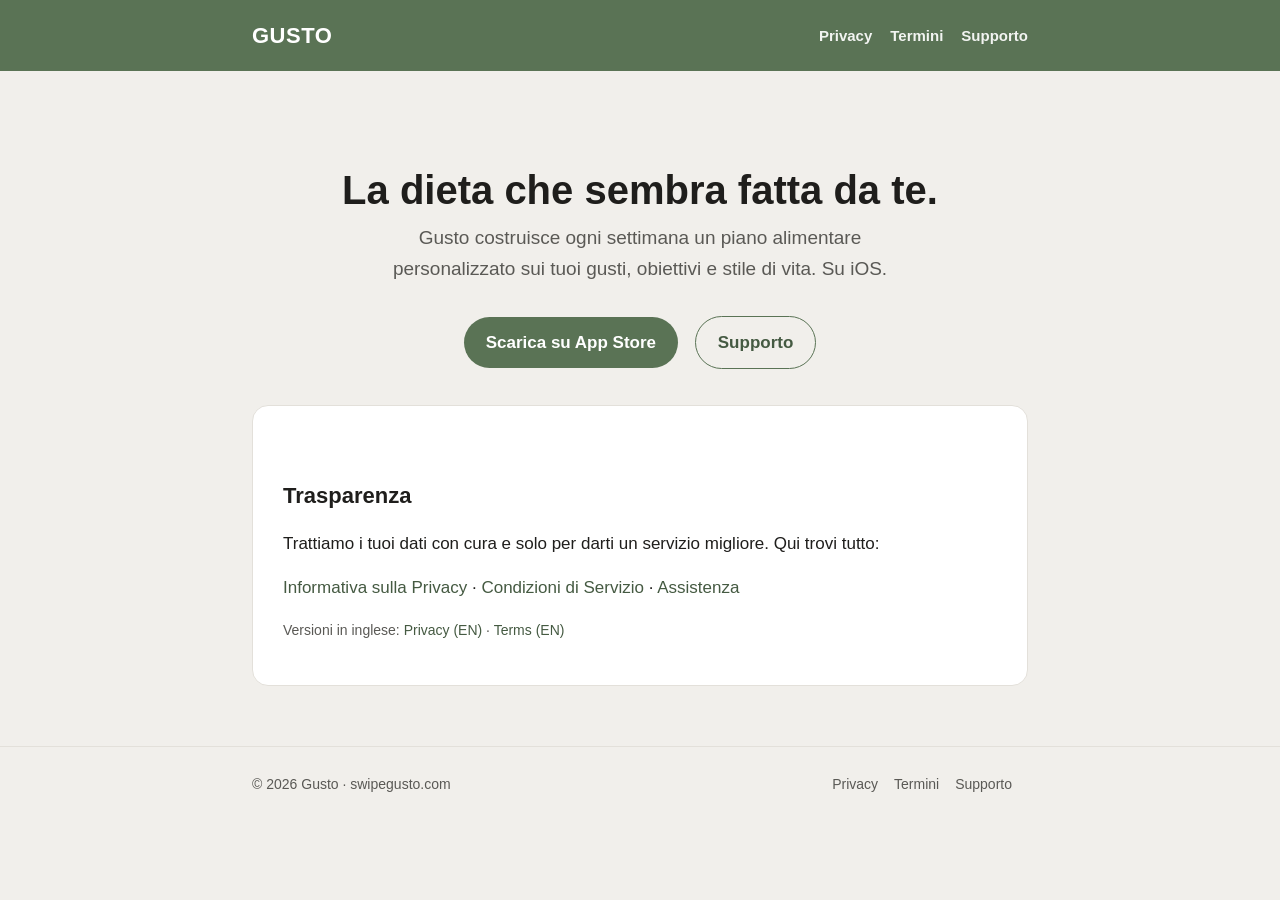
==== index.html @ 718fd528 "Sito swipegusto.com: landing, privacy, termini, supporto (IT/EN)" ====
<!doctype html>
<html lang="it">
<head>
<meta charset="utf-8">
<meta name="viewport" content="width=device-width, initial-scale=1">
<title>Gusto — dieta personalizzata · Gusto</title>
<meta name="description" content="Gusto — la dieta settimanale personalizzata sui tuoi gusti.">
<style>
:root{--bg:#F1EFEB;--surface:#FFFFFF;--ink:#1F1E1C;--muted:#5A5955;--accent:#5A7355;--accent-dark:#455A42;--line:#E3E0DA}
*{box-sizing:border-box}
html{-webkit-text-size-adjust:100%}
body{margin:0;background:var(--bg);color:var(--ink);font-family:-apple-system,BlinkMacSystemFont,"Segoe UI",Roboto,Helvetica,Arial,sans-serif;line-height:1.6;font-size:17px}
a{color:var(--accent-dark);text-decoration:none}
a:hover{text-decoration:underline}
header.site{background:var(--accent);color:#fff}
header.site .wrap{max-width:820px;margin:0 auto;padding:18px 22px;display:flex;align-items:center;justify-content:space-between;gap:16px;flex-wrap:wrap}
header.site .brand{font-weight:800;font-size:22px;letter-spacing:.5px;color:#fff}
header.site nav a{color:#fff;opacity:.92;margin-left:18px;font-size:15px;font-weight:600}
main{max-width:820px;margin:0 auto;padding:34px 22px 60px}
.card{background:var(--surface);border:1px solid var(--line);border-radius:16px;padding:30px 30px}
h1{font-size:30px;line-height:1.25;margin:.2em 0 .4em}
h2{font-size:22px;margin:1.6em 0 .5em;padding-top:.3em}
h3{font-size:18px;margin:1.3em 0 .4em}
table{border-collapse:collapse;width:100%;margin:1em 0;font-size:15px;display:block;overflow-x:auto}
th,td{border:1px solid var(--line);padding:8px 10px;text-align:left;vertical-align:top}
th{background:#F3F1EC}
code{background:#F3F1EC;padding:1px 5px;border-radius:5px;font-size:.9em}
hr{border:none;border-top:1px solid var(--line);margin:2em 0}
blockquote{border-left:3px solid var(--accent);margin:1em 0;padding:.2em 1em;color:var(--muted);background:#F7F5F1;border-radius:0 8px 8px 0}
footer.site{border-top:1px solid var(--line);color:var(--muted);font-size:14px}
footer.site .wrap{max-width:820px;margin:0 auto;padding:26px 22px;display:flex;gap:18px;flex-wrap:wrap;justify-content:space-between}
footer.site a{color:var(--muted);margin-right:16px}
.hero{text-align:center;padding:56px 22px 30px}
.hero h1{font-size:40px;margin:.1em 0 .2em}
.hero p{font-size:19px;color:var(--muted);max-width:560px;margin:0 auto 26px}
.pill{display:inline-block;background:var(--accent);color:#fff;padding:12px 22px;border-radius:999px;font-weight:700;margin:6px}
.pill.ghost{background:transparent;color:var(--accent-dark);border:1.5px solid var(--accent)}
.updated{color:var(--muted);font-size:14px}
@media (max-width:560px){body{font-size:16px}.hero h1{font-size:32px}h1{font-size:26px}.card{padding:22px 18px}}
</style>
</head>
<body>
<header class="site"><div class="wrap"><a class="brand" href="/">GUSTO</a><nav><a href="/privacy/">Privacy</a><a href="/termini/">Termini</a><a href="/support/">Supporto</a></nav></div></header>
<main>
<div class="hero">
  <h1>La dieta che sembra fatta da te.</h1>
  <p>Gusto costruisce ogni settimana un piano alimentare personalizzato sui tuoi gusti, obiettivi e stile di vita. Su iOS.</p>
  <div>
    <a class="pill" href="#">Scarica su App Store</a>
    <a class="pill ghost" href="/support/">Supporto</a>
  </div>
</div>
<div class="card">
  <h2>Trasparenza</h2>
  <p>Trattiamo i tuoi dati con cura e solo per darti un servizio migliore. Qui trovi tutto:</p>
  <p>
    <a href="/privacy/">Informativa sulla Privacy</a> ·
    <a href="/termini/">Condizioni di Servizio</a> ·
    <a href="/support/">Assistenza</a>
  </p>
  <p class="updated">Versioni in inglese: <a href="/en/privacy/">Privacy (EN)</a> · <a href="/en/terms/">Terms (EN)</a></p>
</div>
</main>
<footer class="site"><div class="wrap">
<div>© 2026 Gusto · swipegusto.com</div>
<div><a href="/privacy/">Privacy</a><a href="/termini/">Termini</a><a href="/support/">Supporto</a></div>
</div></footer>
</body>
</html>
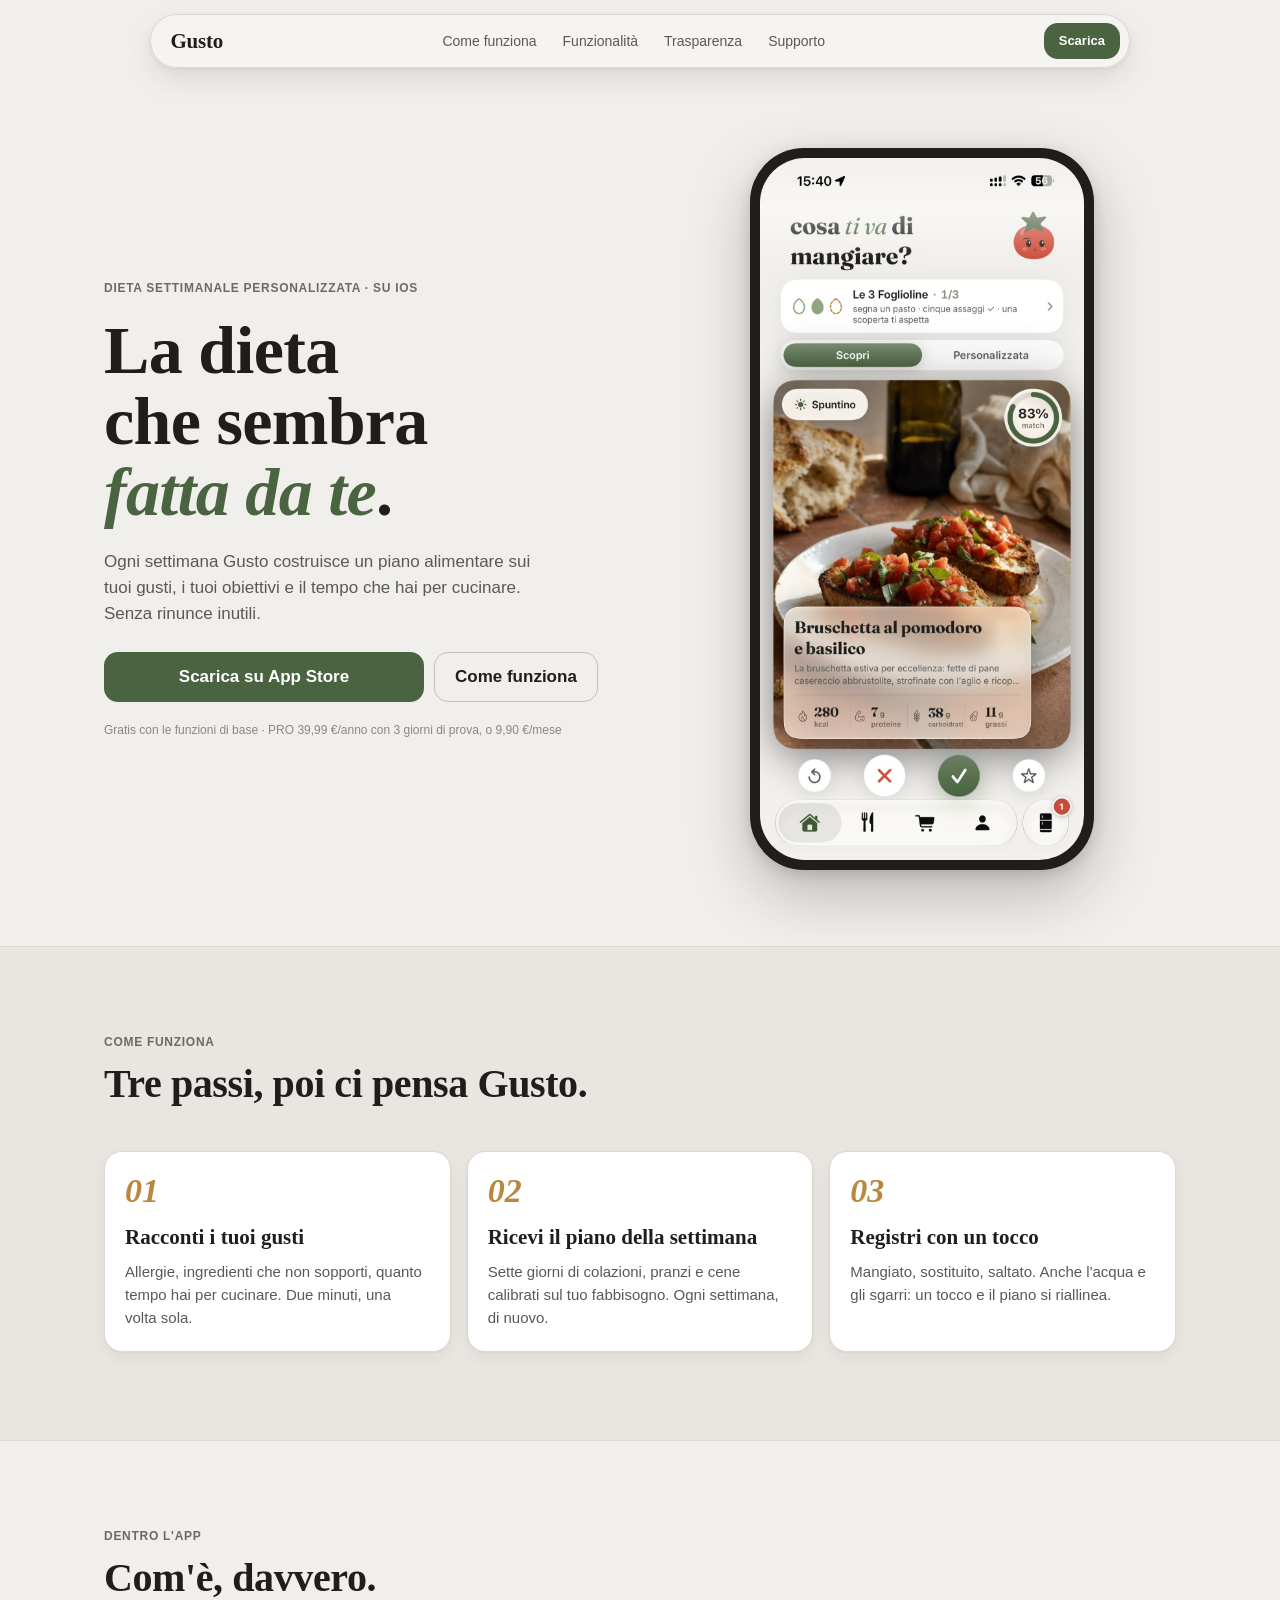
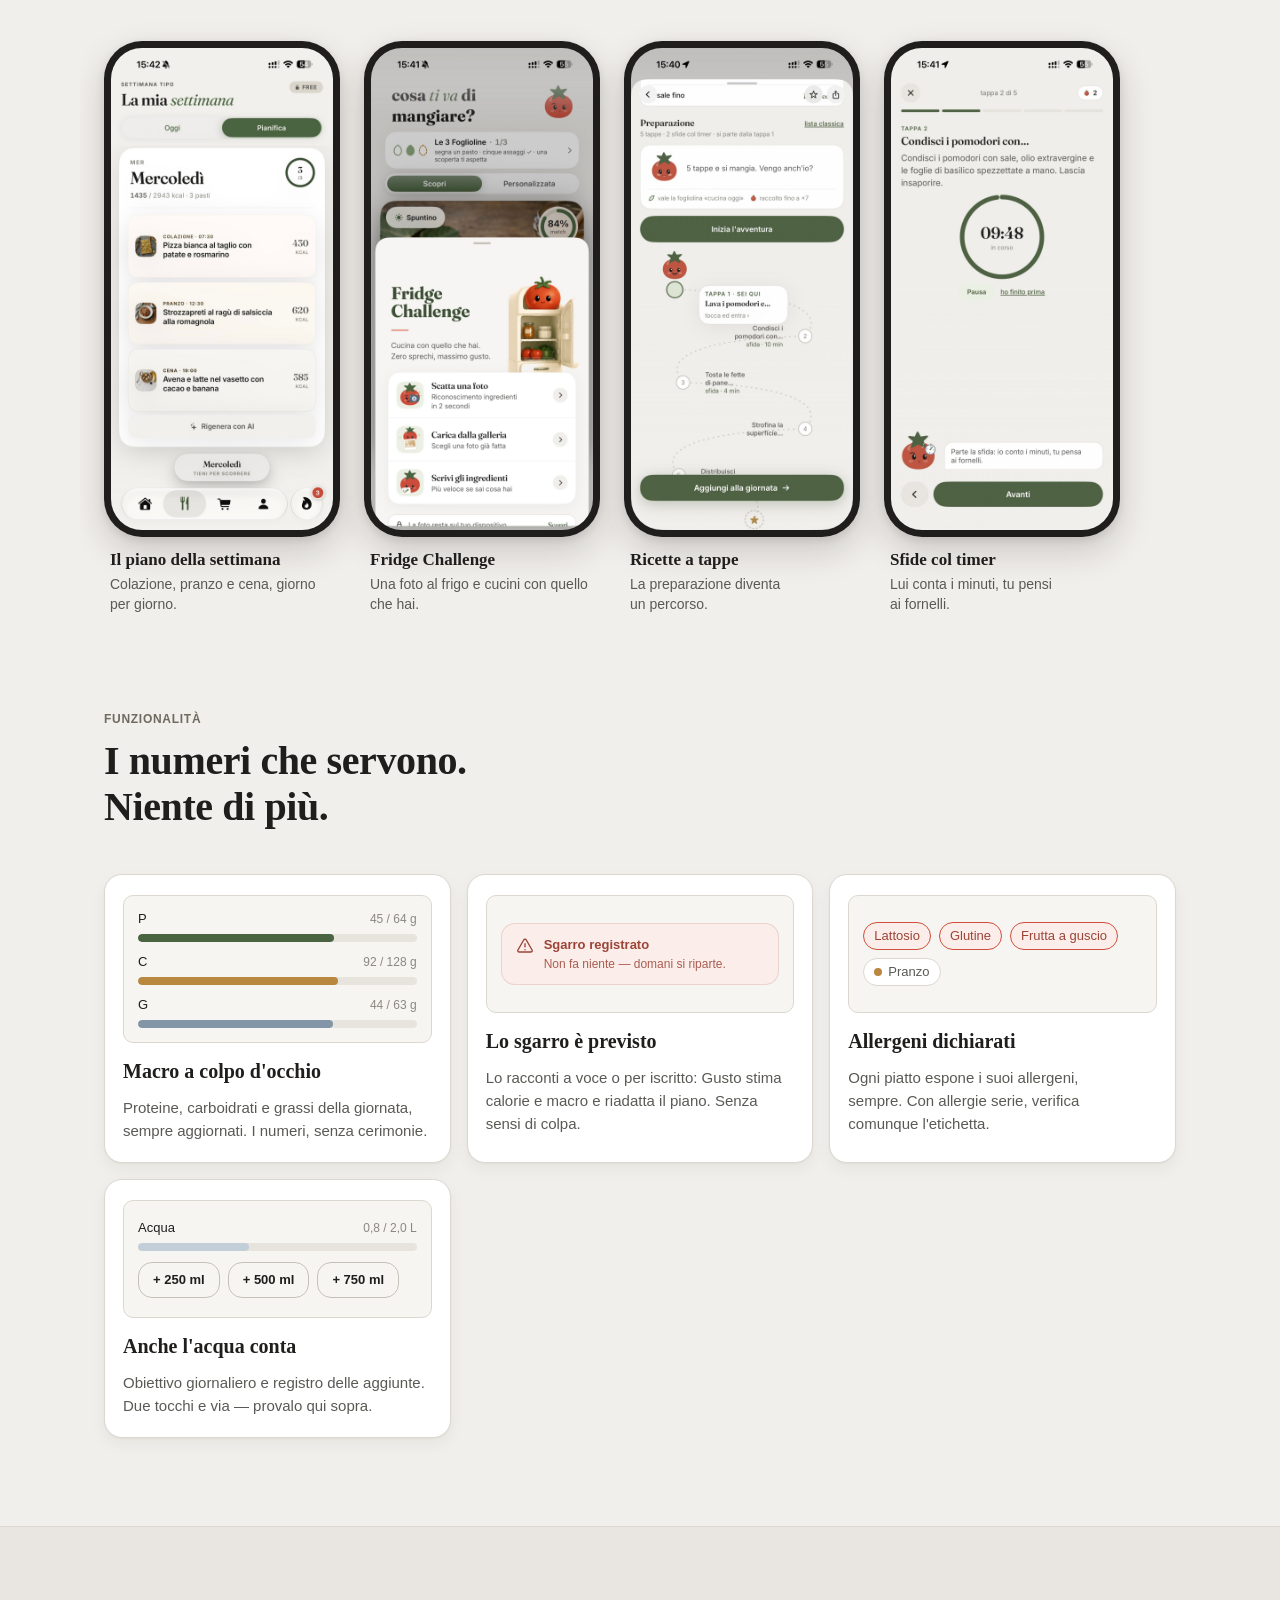
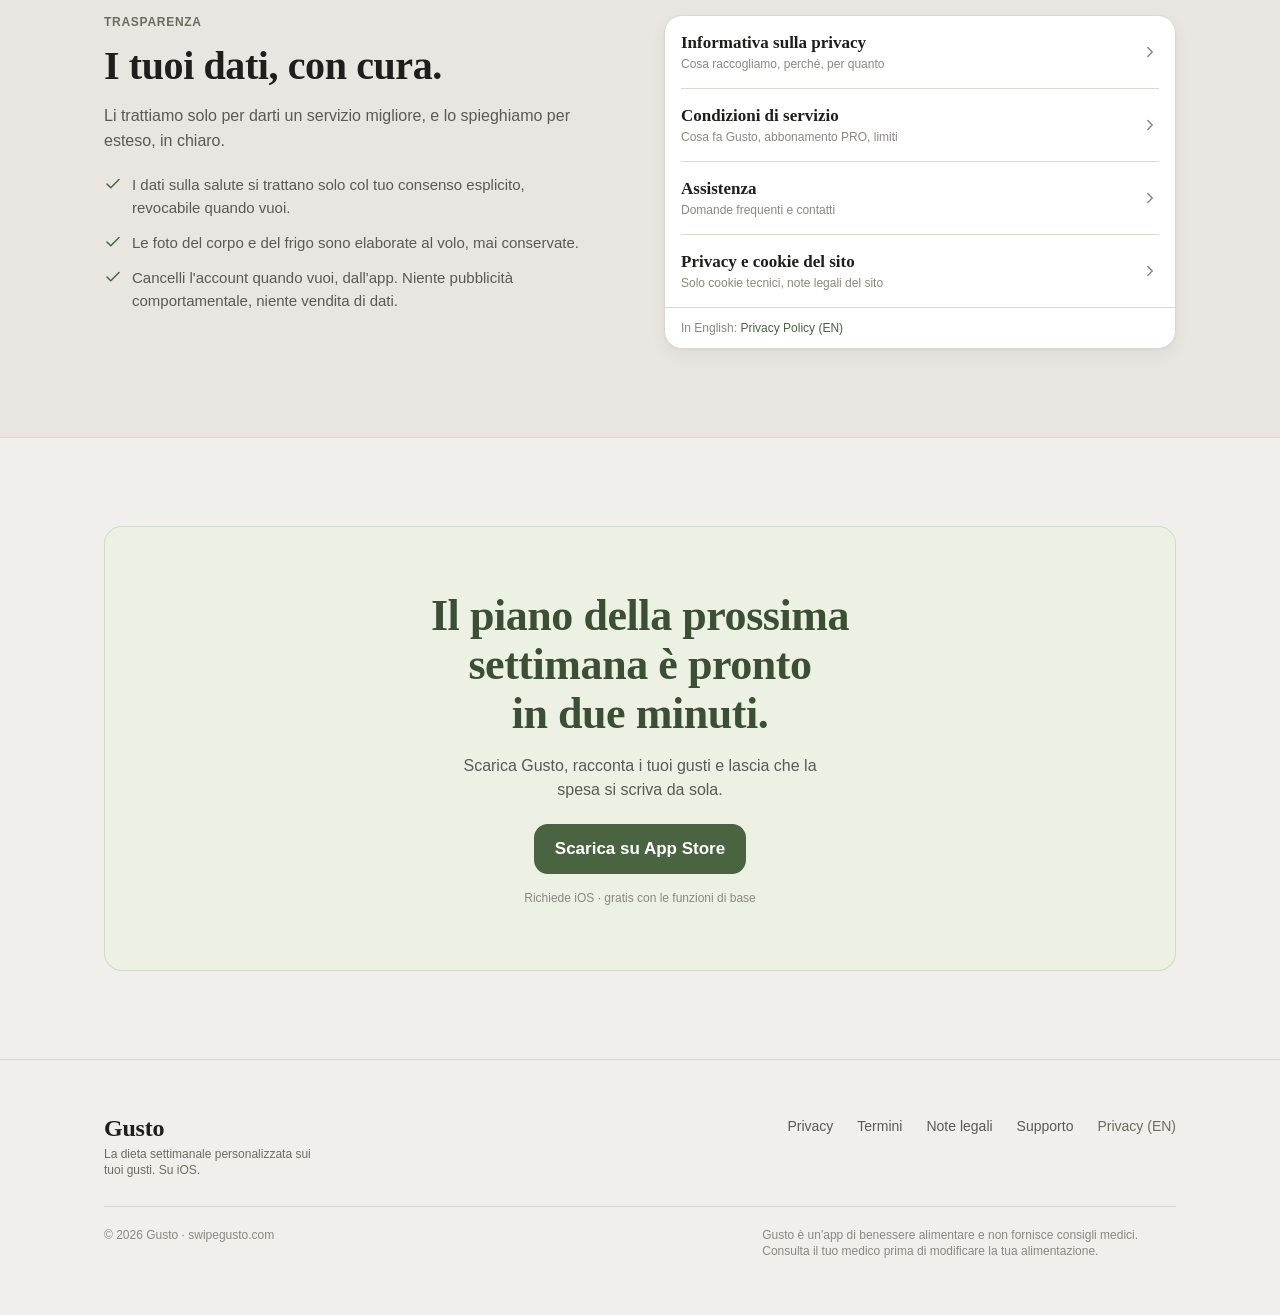
==== commit 5d087fab: "Nuova home: redesign completo dal design system Gusto Sostituisce la landing placeholder con la Home" ====
--- a/index.html
+++ b/index.html
@@ -1,69 +1,353 @@
-<!doctype html>
+<!DOCTYPE html>
 <html lang="it">
 <head>
-<meta charset="utf-8">
-<meta name="viewport" content="width=device-width, initial-scale=1">
-<title>Gusto — dieta personalizzata · Gusto</title>
-<meta name="description" content="Gusto — la dieta settimanale personalizzata sui tuoi gusti.">
-<style>
-:root{--bg:#F1EFEB;--surface:#FFFFFF;--ink:#1F1E1C;--muted:#5A5955;--accent:#5A7355;--accent-dark:#455A42;--line:#E3E0DA}
-*{box-sizing:border-box}
-html{-webkit-text-size-adjust:100%}
-body{margin:0;background:var(--bg);color:var(--ink);font-family:-apple-system,BlinkMacSystemFont,"Segoe UI",Roboto,Helvetica,Arial,sans-serif;line-height:1.6;font-size:17px}
-a{color:var(--accent-dark);text-decoration:none}
-a:hover{text-decoration:underline}
-header.site{background:var(--accent);color:#fff}
-header.site .wrap{max-width:820px;margin:0 auto;padding:18px 22px;display:flex;align-items:center;justify-content:space-between;gap:16px;flex-wrap:wrap}
-header.site .brand{font-weight:800;font-size:22px;letter-spacing:.5px;color:#fff}
-header.site nav a{color:#fff;opacity:.92;margin-left:18px;font-size:15px;font-weight:600}
-main{max-width:820px;margin:0 auto;padding:34px 22px 60px}
-.card{background:var(--surface);border:1px solid var(--line);border-radius:16px;padding:30px 30px}
-h1{font-size:30px;line-height:1.25;margin:.2em 0 .4em}
-h2{font-size:22px;margin:1.6em 0 .5em;padding-top:.3em}
-h3{font-size:18px;margin:1.3em 0 .4em}
-table{border-collapse:collapse;width:100%;margin:1em 0;font-size:15px;display:block;overflow-x:auto}
-th,td{border:1px solid var(--line);padding:8px 10px;text-align:left;vertical-align:top}
-th{background:#F3F1EC}
-code{background:#F3F1EC;padding:1px 5px;border-radius:5px;font-size:.9em}
-hr{border:none;border-top:1px solid var(--line);margin:2em 0}
-blockquote{border-left:3px solid var(--accent);margin:1em 0;padding:.2em 1em;color:var(--muted);background:#F7F5F1;border-radius:0 8px 8px 0}
-footer.site{border-top:1px solid var(--line);color:var(--muted);font-size:14px}
-footer.site .wrap{max-width:820px;margin:0 auto;padding:26px 22px;display:flex;gap:18px;flex-wrap:wrap;justify-content:space-between}
-footer.site a{color:var(--muted);margin-right:16px}
-.hero{text-align:center;padding:56px 22px 30px}
-.hero h1{font-size:40px;margin:.1em 0 .2em}
-.hero p{font-size:19px;color:var(--muted);max-width:560px;margin:0 auto 26px}
-.pill{display:inline-block;background:var(--accent);color:#fff;padding:12px 22px;border-radius:999px;font-weight:700;margin:6px}
-.pill.ghost{background:transparent;color:var(--accent-dark);border:1.5px solid var(--accent)}
-.updated{color:var(--muted);font-size:14px}
-@media (max-width:560px){body{font-size:16px}.hero h1{font-size:32px}h1{font-size:26px}.card{padding:22px 18px}}
-</style>
+  <meta charset="utf-8">
+  <meta name="viewport" content="width=device-width, initial-scale=1">
+  <title>Gusto — la dieta che sembra fatta da te</title>
+
+  <meta name="description" content="Ogni settimana Gusto costruisce un piano alimentare sui tuoi gusti, i tuoi obiettivi e il tempo che hai per cucinare. Senza rinunce inutili. Su iOS.">
+  <meta name="theme-color" content="#F1EFEB" media="(prefers-color-scheme: light)">
+  <meta name="theme-color" content="#171511" media="(prefers-color-scheme: dark)">
+
+  <!-- Open Graph / social -->
+  <meta property="og:type" content="website">
+  <meta property="og:site_name" content="Gusto">
+  <meta property="og:title" content="Gusto — la dieta che sembra fatta da te">
+  <meta property="og:description" content="Il piano alimentare settimanale sui tuoi gusti, i tuoi obiettivi e il tempo che hai per cucinare. Su iOS.">
+  <meta property="og:url" content="https://swipegusto.com/">
+  <meta name="twitter:card" content="summary_large_image">
+
+  <link rel="canonical" href="https://swipegusto.com/">
+  <link rel="icon" href="data:image/svg+xml,%3Csvg xmlns='http://www.w3.org/2000/svg' viewBox='0 0 32 32'%3E%3Crect width='32' height='32' rx='8' fill='%234A6340'/%3E%3Ctext x='16' y='23' font-family='Georgia,serif' font-size='21' font-weight='600' fill='%23fff' text-anchor='middle'%3EG%3C/text%3E%3C/svg%3E">
+
+  <link rel="stylesheet" href="assets/css/tokens.css?v=2">
+  <link rel="stylesheet" href="assets/css/site.css?v=2">
 </head>
 <body>
-<header class="site"><div class="wrap"><a class="brand" href="/">GUSTO</a><nav><a href="/privacy/">Privacy</a><a href="/termini/">Termini</a><a href="/support/">Supporto</a></nav></div></header>
-<main>
-<div class="hero">
-  <h1>La dieta che sembra fatta da te.</h1>
-  <p>Gusto costruisce ogni settimana un piano alimentare personalizzato sui tuoi gusti, obiettivi e stile di vita. Su iOS.</p>
-  <div>
-    <a class="pill" href="#">Scarica su App Store</a>
-    <a class="pill ghost" href="/support/">Supporto</a>
+
+  <!-- ══ Nav flottante (chrome tint + blur) ══ -->
+  <div class="nav-wrap">
+    <nav class="nav" aria-label="Principale">
+      <a href="#top" class="nav__brand">Gusto</a>
+      <div class="nav__links">
+        <a href="#come-funziona">Come funziona</a>
+        <a href="#funzionalita">Funzionalità</a>
+        <a href="#trasparenza">Trasparenza</a>
+        <a href="/support/">Supporto</a>
+      </div>
+      <a href="#scarica" class="btn btn--sm">Scarica</a>
+    </nav>
   </div>
-</div>
-<div class="card">
-  <h2>Trasparenza</h2>
-  <p>Trattiamo i tuoi dati con cura e solo per darti un servizio migliore. Qui trovi tutto:</p>
-  <p>
-    <a href="/privacy/">Informativa sulla Privacy</a> ·
-    <a href="/termini/">Condizioni di Servizio</a> ·
-    <a href="/support/">Assistenza</a>
-  </p>
-  <p class="updated">Versioni in inglese: <a href="/en/privacy/">Privacy (EN)</a> · <a href="/en/terms/">Terms (EN)</a></p>
-</div>
-</main>
-<footer class="site"><div class="wrap">
-<div>© 2026 Gusto · swipegusto.com</div>
-<div><a href="/privacy/">Privacy</a><a href="/termini/">Termini</a><a href="/support/">Supporto</a></div>
-</div></footer>
+
+  <main id="top">
+
+    <!-- ══ Hero ══ -->
+    <section class="hero" aria-labelledby="hero-title">
+      <div class="hero__grid">
+
+        <div class="hero__col">
+          <div class="eyebrow">Dieta settimanale personalizzata · su iOS</div>
+          <h1 id="hero-title" class="hero__title">La dieta che sembra <em>fatta da te</em>.</h1>
+          <p class="hero__lede">Ogni settimana Gusto costruisce un piano alimentare sui tuoi gusti, i tuoi obiettivi e il tempo che hai per cucinare. Senza rinunce inutili.</p>
+          <div class="hero__cta">
+            <a href="#" class="hero__cta-primary" aria-label="Scarica su App Store"><span class="btn btn--full">Scarica su App Store</span></a>
+            <a href="#come-funziona" class="hero__cta-ghost"><span class="btn btn--ghost">Come funziona</span></a>
+          </div>
+          <div class="hero__fineprint">Gratis con le funzioni di base · PRO 39,99 €/anno con 3 giorni di prova, o 9,90 €/mese</div>
+        </div>
+
+        <!-- Mockup iPhone: screenshot reale dell'app -->
+        <div class="mock-col">
+          <div class="phone">
+            <div class="phone__screen">
+              <img src="assets/img/app-scopri.jpeg" width="1000" height="2172" alt="Gusto, schermata Scopri: bruschetta al pomodoro e basilico, 83% di affinità" fetchpriority="high">
+            </div>
+          </div>
+        </div>
+
+      </div>
+    </section>
+
+    <!-- ══ Come funziona ══ -->
+    <section id="come-funziona" class="band" aria-labelledby="come-funziona-title">
+      <div class="container">
+        <div class="section-head">
+          <div class="eyebrow">Come funziona</div>
+          <h2 id="come-funziona-title" class="section-title">Tre passi, poi ci pensa Gusto.</h2>
+        </div>
+        <div class="steps">
+          <div class="card">
+            <div class="step">
+              <div class="step__num">01</div>
+              <div class="step__title">Racconti i tuoi gusti</div>
+              <p class="step__text">Allergie, ingredienti che non sopporti, quanto tempo hai per cucinare. Due minuti, una volta sola.</p>
+            </div>
+          </div>
+          <div class="card">
+            <div class="step">
+              <div class="step__num">02</div>
+              <div class="step__title">Ricevi il piano della settimana</div>
+              <p class="step__text">Sette giorni di colazioni, pranzi e cene calibrati sul tuo fabbisogno. Ogni settimana, di nuovo.</p>
+            </div>
+          </div>
+          <div class="card">
+            <div class="step">
+              <div class="step__num">03</div>
+              <div class="step__title">Registri con un tocco</div>
+              <p class="step__text">Mangiato, sostituito, saltato. Anche l'acqua e gli sgarri: un tocco e il piano si riallinea.</p>
+            </div>
+          </div>
+        </div>
+      </div>
+    </section>
+
+    <!-- ══ Dentro l'app ══ -->
+    <section id="dentro-app" class="screens-section" aria-labelledby="dentro-app-title">
+      <div class="screens-head">
+        <div class="eyebrow">Dentro l'app</div>
+        <h2 id="dentro-app-title" class="section-title">Com'è, davvero.</h2>
+      </div>
+      <div class="screens-row" role="list" tabindex="0" aria-label="Schermate dell'app">
+        <figure class="screen" role="listitem">
+          <div class="screen__frame">
+            <div class="screen__screen">
+              <img src="assets/img/app-piano-settimana.jpeg" width="1000" height="2172" loading="lazy" alt="Gusto, tab Pianifica: il piano del mercoledì con tre pasti e calorie">
+            </div>
+          </div>
+          <figcaption>
+            <div class="screen__caption-title">Il piano della settimana</div>
+            <div class="screen__caption-text">Colazione, pranzo e cena, giorno per giorno.</div>
+          </figcaption>
+        </figure>
+        <figure class="screen" role="listitem">
+          <div class="screen__frame">
+            <div class="screen__screen">
+              <img src="assets/img/app-fridge-challenge.jpeg" width="1000" height="2172" loading="lazy" alt="Gusto, Fridge Challenge: scatta una foto al frigo o scrivi gli ingredienti">
+            </div>
+          </div>
+          <figcaption>
+            <div class="screen__caption-title">Fridge Challenge</div>
+            <div class="screen__caption-text">Una foto al frigo e cucini con quello che hai.</div>
+          </figcaption>
+        </figure>
+        <figure class="screen" role="listitem">
+          <div class="screen__frame">
+            <div class="screen__screen">
+              <img src="assets/img/app-ricette-tappe.jpeg" width="1000" height="2172" loading="lazy" alt="Gusto, preparazione a tappe di una ricetta con percorso e sfide">
+            </div>
+          </div>
+          <figcaption>
+            <div class="screen__caption-title">Ricette a tappe</div>
+            <div class="screen__caption-text">La preparazione diventa un percorso.</div>
+          </figcaption>
+        </figure>
+        <figure class="screen" role="listitem">
+          <div class="screen__frame">
+            <div class="screen__screen">
+              <img src="assets/img/app-sfida-timer.jpeg" width="1000" height="2172" loading="lazy" alt="Gusto, sfida col timer: tappa 2, condisci i pomodori, 9 minuti e 48">
+            </div>
+          </div>
+          <figcaption>
+            <div class="screen__caption-title">Sfide col timer</div>
+            <div class="screen__caption-text">Lui conta i minuti, tu pensi ai fornelli.</div>
+          </figcaption>
+        </figure>
+      </div>
+    </section>
+
+    <!-- ══ Funzionalità ══ -->
+    <section id="funzionalita" class="container" aria-labelledby="funzionalita-title">
+      <div class="section-head">
+        <div class="eyebrow">Funzionalità</div>
+        <h2 id="funzionalita-title" class="section-title">I numeri che servono. Niente di più.</h2>
+      </div>
+
+      <div class="features">
+
+        <!-- Macro -->
+        <div class="card">
+          <div class="feature">
+            <div class="feature__preview">
+              <div class="macrobar">
+                <div class="macrobar__meta">
+                  <span class="macrobar__label">P</span>
+                  <span class="macrobar__value">45 / 64 g</span>
+                </div>
+                <div class="macrobar__track"><div class="macrobar__fill macrobar__fill--protein" style="width:70.3%"></div></div>
+              </div>
+              <div class="macrobar">
+                <div class="macrobar__meta">
+                  <span class="macrobar__label">C</span>
+                  <span class="macrobar__value">92 / 128 g</span>
+                </div>
+                <div class="macrobar__track"><div class="macrobar__fill macrobar__fill--carbs" style="width:71.9%"></div></div>
+              </div>
+              <div class="macrobar">
+                <div class="macrobar__meta">
+                  <span class="macrobar__label">G</span>
+                  <span class="macrobar__value">44 / 63 g</span>
+                </div>
+                <div class="macrobar__track"><div class="macrobar__fill macrobar__fill--fat" style="width:69.8%"></div></div>
+              </div>
+            </div>
+            <div class="feature__title">Macro a colpo d'occhio</div>
+            <p class="feature__text">Proteine, carboidrati e grassi della giornata, sempre aggiornati. I numeri, senza cerimonie.</p>
+          </div>
+        </div>
+
+        <!-- Sgarro -->
+        <div class="card">
+          <div class="feature">
+            <div class="feature__preview">
+              <div class="banner banner--negative" role="status">
+                <span class="banner__icon" aria-hidden="true">
+                  <svg width="18" height="18" viewBox="0 0 24 24" fill="none" stroke="currentColor" stroke-width="1.8" stroke-linecap="round" stroke-linejoin="round"><path d="m21.73 18-8-14a2 2 0 0 0-3.48 0l-8 14A2 2 0 0 0 4 20h16a2 2 0 0 0 1.73-2Z"></path><path d="M12 9v4"></path><path d="M12 17h.01"></path></svg>
+                </span>
+                <div>
+                  <div class="banner__title">Sgarro registrato</div>
+                  <div class="banner__text">Non fa niente — domani si riparte.</div>
+                </div>
+              </div>
+            </div>
+            <div class="feature__title">Lo sgarro è previsto</div>
+            <p class="feature__text">Lo racconti a voce o per iscritto: Gusto stima calorie e macro e riadatta il piano. Senza sensi di colpa.</p>
+          </div>
+        </div>
+
+        <!-- Allergeni -->
+        <div class="card">
+          <div class="feature">
+            <div class="feature__preview feature__preview--chips">
+              <span class="chip chip--allergen">Lattosio</span>
+              <span class="chip chip--allergen">Glutine</span>
+              <span class="chip chip--allergen">Frutta a guscio</span>
+              <span class="chip chip--meal"><span class="chip__dot chip__dot--pranzo"></span>Pranzo</span>
+            </div>
+            <div class="feature__title">Allergeni dichiarati</div>
+            <p class="feature__text">Ogni piatto espone i suoi allergeni, sempre. Con allergie serie, verifica comunque l'etichetta.</p>
+          </div>
+        </div>
+
+        <!-- Acqua (interattivo) -->
+        <div class="card">
+          <div class="feature">
+            <div class="feature__preview">
+              <div>
+                <div class="water-head">
+                  <span class="water-head__label">Acqua</span>
+                  <span class="water-head__value" data-water-label>0,8 / 2,0 L</span>
+                </div>
+                <div class="macrobar__track"><div class="macrobar__fill macrobar__fill--water" style="width:40%" data-water-fill></div></div>
+              </div>
+              <div class="water-buttons">
+                <button type="button" class="btn btn--ghost btn--sm" data-water-add="250">+ 250 ml</button>
+                <button type="button" class="btn btn--ghost btn--sm" data-water-add="500">+ 500 ml</button>
+                <button type="button" class="btn btn--ghost btn--sm" data-water-add="750">+ 750 ml</button>
+              </div>
+            </div>
+            <div class="feature__title">Anche l'acqua conta</div>
+            <p class="feature__text">Obiettivo giornaliero e registro delle aggiunte. Due tocchi e via — provalo qui sopra.</p>
+          </div>
+        </div>
+
+      </div>
+    </section>
+
+    <!-- ══ Trasparenza ══ -->
+    <section id="trasparenza" class="band" aria-labelledby="trasparenza-title">
+      <div class="container transparency">
+        <div class="transparency__col">
+          <div class="eyebrow">Trasparenza</div>
+          <h2 id="trasparenza-title" class="section-title">I tuoi dati, con cura.</h2>
+          <p class="transparency__lede">Li trattiamo solo per darti un servizio migliore, e lo spieghiamo per esteso, in chiaro.</p>
+          <div class="checklist">
+            <div class="checklist__item">
+              <svg width="18" height="18" viewBox="0 0 24 24" fill="none" style="stroke: var(--positive)" stroke-width="2" stroke-linecap="round" stroke-linejoin="round" aria-hidden="true"><path d="M20 6 9 17l-5-5"></path></svg>
+              <span>I dati sulla salute si trattano solo col tuo consenso esplicito, revocabile quando vuoi.</span>
+            </div>
+            <div class="checklist__item">
+              <svg width="18" height="18" viewBox="0 0 24 24" fill="none" style="stroke: var(--positive)" stroke-width="2" stroke-linecap="round" stroke-linejoin="round" aria-hidden="true"><path d="M20 6 9 17l-5-5"></path></svg>
+              <span>Le foto del corpo e del frigo sono elaborate al volo, mai conservate.</span>
+            </div>
+            <div class="checklist__item">
+              <svg width="18" height="18" viewBox="0 0 24 24" fill="none" style="stroke: var(--positive)" stroke-width="2" stroke-linecap="round" stroke-linejoin="round" aria-hidden="true"><path d="M20 6 9 17l-5-5"></path></svg>
+              <span>Cancelli l'account quando vuoi, dall'app. Niente pubblicità comportamentale, niente vendita di dati.</span>
+            </div>
+          </div>
+        </div>
+
+        <div class="card card--flush">
+          <a href="/privacy/" class="doclink">
+            <div class="doclink__main">
+              <div class="doclink__title">Informativa sulla privacy</div>
+              <div class="doclink__meta">Cosa raccogliamo, perché, per quanto</div>
+            </div>
+            <svg width="18" height="18" viewBox="0 0 24 24" fill="none" style="stroke: var(--text-tertiary)" stroke-width="2" stroke-linecap="round" stroke-linejoin="round" aria-hidden="true"><path d="m9 18 6-6-6-6"></path></svg>
+          </a>
+          <div class="doclist__divider"></div>
+          <a href="/termini/" class="doclink">
+            <div class="doclink__main">
+              <div class="doclink__title">Condizioni di servizio</div>
+              <div class="doclink__meta">Cosa fa Gusto, abbonamento PRO, limiti</div>
+            </div>
+            <svg width="18" height="18" viewBox="0 0 24 24" fill="none" style="stroke: var(--text-tertiary)" stroke-width="2" stroke-linecap="round" stroke-linejoin="round" aria-hidden="true"><path d="m9 18 6-6-6-6"></path></svg>
+          </a>
+          <div class="doclist__divider"></div>
+          <a href="/support/" class="doclink">
+            <div class="doclink__main">
+              <div class="doclink__title">Assistenza</div>
+              <div class="doclink__meta">Domande frequenti e contatti</div>
+            </div>
+            <svg width="18" height="18" viewBox="0 0 24 24" fill="none" style="stroke: var(--text-tertiary)" stroke-width="2" stroke-linecap="round" stroke-linejoin="round" aria-hidden="true"><path d="m9 18 6-6-6-6"></path></svg>
+          </a>
+          <div class="doclist__divider"></div>
+          <a href="/privacy/" class="doclink">
+            <div class="doclink__main">
+              <div class="doclink__title">Privacy e cookie del sito</div>
+              <div class="doclink__meta">Solo cookie tecnici, note legali del sito</div>
+            </div>
+            <svg width="18" height="18" viewBox="0 0 24 24" fill="none" style="stroke: var(--text-tertiary)" stroke-width="2" stroke-linecap="round" stroke-linejoin="round" aria-hidden="true"><path d="m9 18 6-6-6-6"></path></svg>
+          </a>
+          <div class="doclist__en">In English: <a href="/en/privacy/">Privacy Policy (EN)</a></div>
+        </div>
+      </div>
+    </section>
+
+    <!-- ══ CTA finale ══ -->
+    <section id="scarica" class="container" aria-labelledby="scarica-title">
+      <div class="cta-final">
+        <h2 id="scarica-title" class="cta-final__title">Il piano della prossima settimana è pronto in due minuti.</h2>
+        <p class="cta-final__lede">Scarica Gusto, racconta i tuoi gusti e lascia che la spesa si scriva da sola.</p>
+        <a href="#" class="btn" style="margin-top:6px">Scarica su App Store</a>
+        <div class="cta-final__note">Richiede iOS · gratis con le funzioni di base</div>
+      </div>
+    </section>
+
+  </main>
+
+  <!-- ══ Footer ══ -->
+  <footer class="footer">
+    <div class="footer__inner">
+      <div class="footer__top">
+        <div class="footer__brand">
+          <div class="footer__brand-name">Gusto</div>
+          <div class="footer__brand-tag">La dieta settimanale personalizzata sui tuoi gusti. Su iOS.</div>
+        </div>
+        <nav class="footer__links" aria-label="Legale">
+          <a href="/privacy/">Privacy</a>
+          <a href="/termini/">Termini</a>
+          <a href="/privacy/">Note legali</a>
+          <a href="/support/">Supporto</a>
+          <a href="/en/privacy/" class="footer__link-en">Privacy (EN)</a>
+        </nav>
+      </div>
+      <div class="footer__legal">
+        <span>© 2026 Gusto · swipegusto.com</span>
+        <span>Gusto è un'app di benessere alimentare e non fornisce consigli medici. Consulta il tuo medico prima di modificare la tua alimentazione.</span>
+      </div>
+    </div>
+  </footer>
+
+  <script src="assets/js/site.js?v=2" defer></script>
 </body>
-</html>+</html>
--- a/assets/css/tokens.css
+++ b/assets/css/tokens.css
@@ -0,0 +1,298 @@
+/* ============================================================================
+   Gusto · Design tokens — palette v3 "Tavola tortora minerale"
+   Ripresi verbatim dal design system "gusto-design-system" (handoff Claude Design).
+   4 famiglie + neutri tortora. Fraunces (display) + Inter (body), i font reali dell'app iOS.
+   ============================================================================ */
+
+/* — Webfont SELF-HOSTED: Fraunces (display) + Inter (body), i font reali dell'app iOS.
+     Font variabili, ottici fissati via font-variation-settings (--fvs-display / --fvs-body).
+     Serviti in locale e NON da Google Fonts: il CDN di Google esporrebbe l'IP dei visitatori
+     a un terzo paese (v. provvedimenti del Garante privacy), in contrasto con la nostra
+     policy "solo cookie tecnici, nessuna terza parte". Subset: latin + latin-ext. — */
+
+/* Fraunces · italic · latin-ext */
+@font-face {
+  font-family: 'Fraunces';
+  font-style: italic;
+  font-weight: 100 900;
+  font-display: swap;
+  src: url(../fonts/fraunces-italic-latin-ext.woff2) format('woff2');
+  unicode-range: U+0100-02BA, U+02BD-02C5, U+02C7-02CC, U+02CE-02D7, U+02DD-02FF, U+0304, U+0308, U+0329, U+1D00-1DBF, U+1E00-1E9F, U+1EF2-1EFF, U+2020, U+20A0-20AB, U+20AD-20C0, U+2113, U+2C60-2C7F, U+A720-A7FF;
+}
+
+/* Fraunces · italic · latin */
+@font-face {
+  font-family: 'Fraunces';
+  font-style: italic;
+  font-weight: 100 900;
+  font-display: swap;
+  src: url(../fonts/fraunces-italic-latin.woff2) format('woff2');
+  unicode-range: U+0000-00FF, U+0131, U+0152-0153, U+02BB-02BC, U+02C6, U+02DA, U+02DC, U+0304, U+0308, U+0329, U+2000-206F, U+20AC, U+2122, U+2191, U+2193, U+2212, U+2215, U+FEFF, U+FFFD;
+}
+
+/* Fraunces · normal · latin-ext */
+@font-face {
+  font-family: 'Fraunces';
+  font-style: normal;
+  font-weight: 100 900;
+  font-display: swap;
+  src: url(../fonts/fraunces-normal-latin-ext.woff2) format('woff2');
+  unicode-range: U+0100-02BA, U+02BD-02C5, U+02C7-02CC, U+02CE-02D7, U+02DD-02FF, U+0304, U+0308, U+0329, U+1D00-1DBF, U+1E00-1E9F, U+1EF2-1EFF, U+2020, U+20A0-20AB, U+20AD-20C0, U+2113, U+2C60-2C7F, U+A720-A7FF;
+}
+
+/* Fraunces · normal · latin */
+@font-face {
+  font-family: 'Fraunces';
+  font-style: normal;
+  font-weight: 100 900;
+  font-display: swap;
+  src: url(../fonts/fraunces-normal-latin.woff2) format('woff2');
+  unicode-range: U+0000-00FF, U+0131, U+0152-0153, U+02BB-02BC, U+02C6, U+02DA, U+02DC, U+0304, U+0308, U+0329, U+2000-206F, U+20AC, U+2122, U+2191, U+2193, U+2212, U+2215, U+FEFF, U+FFFD;
+}
+
+/* Inter · italic · latin-ext */
+@font-face {
+  font-family: 'Inter';
+  font-style: italic;
+  font-weight: 100 900;
+  font-display: swap;
+  src: url(../fonts/inter-italic-latin-ext.woff2) format('woff2');
+  unicode-range: U+0100-02BA, U+02BD-02C5, U+02C7-02CC, U+02CE-02D7, U+02DD-02FF, U+0304, U+0308, U+0329, U+1D00-1DBF, U+1E00-1E9F, U+1EF2-1EFF, U+2020, U+20A0-20AB, U+20AD-20C0, U+2113, U+2C60-2C7F, U+A720-A7FF;
+}
+
+/* Inter · italic · latin */
+@font-face {
+  font-family: 'Inter';
+  font-style: italic;
+  font-weight: 100 900;
+  font-display: swap;
+  src: url(../fonts/inter-italic-latin.woff2) format('woff2');
+  unicode-range: U+0000-00FF, U+0131, U+0152-0153, U+02BB-02BC, U+02C6, U+02DA, U+02DC, U+0304, U+0308, U+0329, U+2000-206F, U+20AC, U+2122, U+2191, U+2193, U+2212, U+2215, U+FEFF, U+FFFD;
+}
+
+/* Inter · normal · latin-ext */
+@font-face {
+  font-family: 'Inter';
+  font-style: normal;
+  font-weight: 100 900;
+  font-display: swap;
+  src: url(../fonts/inter-normal-latin-ext.woff2) format('woff2');
+  unicode-range: U+0100-02BA, U+02BD-02C5, U+02C7-02CC, U+02CE-02D7, U+02DD-02FF, U+0304, U+0308, U+0329, U+1D00-1DBF, U+1E00-1E9F, U+1EF2-1EFF, U+2020, U+20A0-20AB, U+20AD-20C0, U+2113, U+2C60-2C7F, U+A720-A7FF;
+}
+
+/* Inter · normal · latin */
+@font-face {
+  font-family: 'Inter';
+  font-style: normal;
+  font-weight: 100 900;
+  font-display: swap;
+  src: url(../fonts/inter-normal-latin.woff2) format('woff2');
+  unicode-range: U+0000-00FF, U+0131, U+0152-0153, U+02BB-02BC, U+02C6, U+02DA, U+02DC, U+0304, U+0308, U+0329, U+2000-206F, U+20AC, U+2122, U+2191, U+2193, U+2212, U+2215, U+FEFF, U+FFFD;
+}
+
+:root {
+  /* ── Sage · brand / CTA / positivo / proteine ── */
+  --sage-50:  #ECF1E4;
+  --sage-100: #DCE5D2;
+  --sage-300: #A8BC92;
+  --sage-500: #8FA67D;
+  --sage-700: #4A6340;   /* CTA */
+  --sage-900: #3B4F34;
+
+  /* ── Tomato v3 "pomodoro smorzato" · negativo / sgarro / allergeni — MAI decorativo ── */
+  --tomato-50:  #FBEDE9;
+  --tomato-100: #F3DCD5;
+  --tomato-300: #E5A493;
+  --tomato-500: #CE4E3B;
+  --tomato-700: #9C4437;
+  --tomato-900: #7F3D33;
+
+  /* ── Ambra v3 "miele smorzato" · food / carboidrati / pasti ── */
+  --ambra-50:  #F9F1E4;
+  --ambra-100: #F1E3C8;
+  --ambra-300: #DDB077;
+  --ambra-500: #B9873F;
+  --ambra-700: #84663C;
+  --ambra-900: #645031;
+
+  /* ── Cool v3 "ardesia smorzata" · grassi / idratazione ── */
+  --cool-50:  #EFF2F5;
+  --cool-100: #E2E7EB;
+  --cool-300: #C3CFD8;
+  --cool-500: #8296A8;
+  --cool-700: #556877;
+
+  /* ── Neutri v3 · superfici tortora minerale ── */
+  --surface-base:   #F1EFEB;  /* fondo pagina */
+  --surface-alt:    #E9E6E1;  /* sezioni alternate, ghost button */
+  --surface-tint:   #F7F5F2;  /* tinta leggera su bianco */
+  --surface-raised: #FFFFFF;  /* card */
+  --surface-deep:   #DAD5CC;  /* tortora pieno: tag, avatar bg */
+
+  /* ── Neutri · bordi ── */
+  --border-soft:   #DCD8D0;  /* hairline card su base */
+  --border-strong: #C6C1B8;  /* input, ghost button, divisori marcati */
+  --border-track:  #E7E4DE;  /* track di progress bar */
+
+  /* ── Neutri · testo ── */
+  --text-primary:   #1F1E1C;
+  --text-secondary: #5A5955;
+  --text-tertiary:  #8A8880;
+  --text-muted:     #6E6A5F;  /* SOLO su base/alt */
+  --text-inverse:   #FFFFFF;
+
+  /* ── Alias semantici ── */
+  --brand:          var(--sage-700);
+  --cta-bg:         var(--sage-700);
+  --cta-fg:         var(--text-inverse);
+  --positive:       var(--sage-700);
+  --positive-soft:  var(--sage-50);
+  --positive-text:  var(--sage-900);
+  --negative:       var(--tomato-500);
+  --negative-soft:  var(--tomato-50);
+  --negative-text:  var(--tomato-700);
+
+  --macro-protein:  var(--sage-700);
+  --macro-carbs:    var(--ambra-500);
+  --macro-fat:      var(--cool-500);
+  --water:          var(--cool-500);
+  --water-fill:     var(--cool-300);
+
+  --meal-breakfast: var(--ambra-300);
+  --meal-lunch:     var(--ambra-500);
+  --meal-dinner:    var(--ambra-700);
+
+  --focus-ring: color-mix(in srgb, var(--sage-500) 55%, transparent);
+
+  /* ── Tipografia — Fraunces (display) + Inter (body) ── */
+  --font-display: "Fraunces", Georgia, "Iowan Old Style", serif;
+  --font-sans: "Inter", -apple-system, BlinkMacSystemFont,
+               "Segoe UI", "Helvetica Neue", Helvetica, Arial, sans-serif;
+
+  --fvs-display: "opsz" 72;   /* Fraunces 72pt */
+  --fvs-body: "opsz" 18;      /* Inter 18pt */
+
+  /* Pesi (Fraunces "medium" → SemiBold 600) */
+  --w-display-regular: 400;
+  --w-display-semibold: 600;
+  --w-display-bold: 700;
+  --w-display-black: 900;
+  --w-body-regular: 400;
+  --w-body-medium: 500;
+  --w-body-semibold: 600;
+  --w-body-bold: 700;
+
+  /* Scala tipografica (iOS-derived) — display = Fraunces, resto = Inter */
+  --text-hero:     600 34px/40px var(--font-display);
+  --text-title1:   700 28px/34px var(--font-display);
+  --text-title2:   600 22px/28px var(--font-display);
+  --text-headline: 600 17px/22px var(--font-display);
+  --text-body:     400 15px/21px var(--font-sans);
+  --text-subhead:  500 13px/18px var(--font-sans);
+  --text-caption:  400 12px/16px var(--font-sans);
+  --text-overline: 600 11px/14px var(--font-sans);
+
+  --tracking-overline: 0.06em;
+  --tracking-tight: -0.01em;
+
+  /* ── Spazio — base 4 ── */
+  --space-1: 4px;
+  --space-2: 8px;
+  --space-3: 12px;
+  --space-4: 16px;
+  --space-5: 20px;
+  --space-6: 24px;
+  --space-8: 32px;
+
+  /* ── Raggi ── */
+  --radius-s: 10px;
+  --radius-m: 14px;
+  --radius-l: 18px;
+  --radius-pill: 999px;
+
+  /* ── Ombre + hairline ── */
+  --shadow-card:  0 1px 2px rgba(31, 30, 28, 0.04), 0 6px 16px rgba(31, 30, 28, 0.05);
+  --shadow-float: 0 2px 6px rgba(31, 30, 28, 0.07), 0 12px 28px rgba(31, 30, 28, 0.09);
+  --hairline: 1px solid var(--border-soft);
+
+  /* ── Chrome flottante (nav) ── */
+  --chrome-tint: rgba(247, 245, 242, 0.78);
+  --chrome-blur: saturate(180%) blur(20px);
+
+  /* ── Banner + thumbnail pasto ── */
+  --banner-border-alpha: 16%;      /* bordo banner = colore famiglia @ 16% */
+  --meal-gradient-angle: 135deg;   /* gradiente thumbnail pasto */
+
+  /* ── Motion — sobrio, ease-out iOS ── */
+  --ease-out: cubic-bezier(0.22, 1, 0.36, 1);
+  --dur-fast: 160ms;
+  --dur-med: 280ms;
+}
+
+/* ============================================================================
+   Dark mode — DERIVATA (l'handoff v3 è solo light; valori inferiti dal DS).
+   Si attiva sulla preferenza di sistema. Tortora minerale scura e calda,
+   famiglie 300–900 ricalibrate per il buio.
+   ============================================================================ */
+@media (prefers-color-scheme: dark) {
+  :root {
+    color-scheme: dark;
+
+    /* Neutri · superfici tortora scura */
+    --surface-base:   #171511;
+    --surface-alt:    #1E1C17;
+    --surface-tint:   #23211B;
+    --surface-raised: #211F19;
+    --surface-deep:   #34312A;
+
+    /* Neutri · bordi */
+    --border-soft:   #322F28;
+    --border-strong: #454138;
+    --border-track:  #2C2A24;
+
+    /* Neutri · testo */
+    --text-primary:   #F1EFE9;
+    --text-secondary: #B7B3AB;
+    --text-tertiary:  #8B877E;
+    --text-muted:     #A29C8E;
+
+    /* Tinte soft di famiglia (-50/-100) → profonde */
+    --sage-50:    #232B1E;
+    --sage-100:   #2B3524;
+    --tomato-50:  #33211D;
+    --tomato-100: #3F2822;
+    --ambra-50:   #2C2517;
+    --ambra-100:  #38301D;
+    --cool-50:    #1F252A;
+    --cool-100:   #273037;
+
+    /* Famiglie 300–900 ricalibrate per il buio */
+    --sage-300:   #B0C29C;
+    --sage-500:   #99AE88;
+    --sage-700:   #5C7451;
+    --sage-900:   #475C3F;
+    --tomato-300: #E9AF9F;
+    --tomato-500: #D8604D;
+    --tomato-700: #AE5346;
+    --tomato-900: #8E4A3F;
+    --ambra-300:  #E1B885;
+    --ambra-500:  #C4934F;
+    --ambra-700:  #957648;
+    --ambra-900:  #75613F;
+    --cool-300:   #CAD5DD;
+    --cool-500:   #8FA3B4;
+    --cool-700:   #687C8C;
+
+    /* Alias ricalibrati */
+    --brand:          var(--sage-300);
+    --positive:       var(--sage-300);
+    --positive-text:  #C6D4B6;
+    --negative-text:  var(--tomato-300);
+    --macro-protein:  var(--sage-500);
+
+    /* Chrome + ombre */
+    --chrome-tint:  rgba(30, 28, 23, 0.72);
+    --shadow-card:  0 1px 2px rgba(0, 0, 0, 0.3), 0 6px 16px rgba(0, 0, 0, 0.32);
+    --shadow-float: 0 2px 6px rgba(0, 0, 0, 0.4), 0 12px 28px rgba(0, 0, 0, 0.5);
+  }
+}
--- a/assets/css/site.css
+++ b/assets/css/site.css
@@ -0,0 +1,612 @@
+/* ============================================================================
+   Gusto · sito swipegusto.com — Home
+   Ricostruzione fedele del prototipo Home.dc.html (design medium HTML/CSS/JS).
+   I componenti (Button, Card, MacroBar, Chip, Banner) riproducono 1:1 le
+   primitive del design system.
+   ============================================================================ */
+
+/* ── Reset minimo + base ── */
+*, *::before, *::after { box-sizing: border-box; }
+
+html { scroll-behavior: smooth; -webkit-text-size-adjust: 100%; }
+
+body {
+  margin: 0;
+  min-height: 100vh;
+  overflow-x: clip;
+  background: var(--surface-base);
+  color: var(--text-primary);
+  font-family: var(--font-sans);
+  font-variation-settings: var(--fvs-body);
+  -webkit-font-smoothing: antialiased;
+  -moz-osx-font-smoothing: grayscale;
+}
+
+img { max-width: 100%; display: block; }
+
+a { color: var(--sage-700); text-decoration: none; }
+a:hover { color: var(--sage-900); }
+
+::selection { background: var(--sage-100); color: var(--sage-900); }
+
+:focus-visible {
+  outline: 2px solid var(--focus-ring);
+  outline-offset: 2px;
+  border-radius: 4px;
+}
+
+/* ── Testo display: ogni titolo Fraunces fissa anche l'ottico ── */
+.display { font-family: var(--font-display); font-variation-settings: var(--fvs-display); }
+
+/* Eyebrow / overline di sezione */
+.eyebrow {
+  font: var(--text-overline);
+  font-size: 12px;
+  letter-spacing: var(--tracking-overline);
+  text-transform: uppercase;
+  color: var(--text-muted);
+}
+
+/* Titolo di sezione (h2) */
+.section-title {
+  font: 600 clamp(29px, 5.5vw, 40px)/1.15 var(--font-display);
+  font-variation-settings: var(--fvs-display);
+  letter-spacing: var(--tracking-tight);
+  color: var(--text-primary);
+  margin: 0;
+  text-wrap: balance;
+}
+
+.section-head {
+  max-width: 560px;
+  display: flex;
+  flex-direction: column;
+  gap: 12px;
+}
+
+/* Contenitore di sezione */
+.container {
+  max-width: 1120px;
+  margin: 0 auto;
+  padding: clamp(56px, 9vw, 88px) clamp(20px, 5vw, 24px);
+  box-sizing: border-box;
+}
+
+/* ════════════════════════════════════════════════════════════════════
+   Componente · Button  (components/button/Button.jsx)
+   ════════════════════════════════════════════════════════════════════ */
+.btn {
+  display: inline-flex;
+  align-items: center;
+  justify-content: center;
+  gap: 8px;
+  box-sizing: border-box;
+  white-space: nowrap;
+  font: var(--text-headline);        /* metriche 17px/22px … */
+  font-family: var(--font-sans);     /* … ma label UI in Inter */
+  font-weight: 600;
+  padding: 13px 20px;
+  border-radius: var(--radius-m);
+  border: 1px solid transparent;
+  cursor: pointer;
+  background: var(--cta-bg);
+  color: var(--cta-fg);
+  transition: background var(--dur-fast) var(--ease-out),
+              transform var(--dur-fast) var(--ease-out);
+  -webkit-tap-highlight-color: transparent;
+}
+.btn:hover  { background: color-mix(in srgb, var(--cta-bg) 92%, black); color: var(--cta-fg); }
+.btn:active { background: color-mix(in srgb, var(--cta-bg) 88%, black); transform: scale(0.98); }
+
+.btn--sm {
+  font: var(--text-subhead);
+  font-family: var(--font-sans);
+  font-weight: 600;
+  padding: 8px 14px;
+}
+
+.btn--ghost {
+  background: transparent;
+  color: var(--text-primary);
+  border-color: var(--border-strong);
+}
+.btn--ghost:hover  { background: var(--surface-alt); color: var(--text-primary); }
+.btn--ghost:active { background: color-mix(in srgb, var(--surface-alt) 92%, black); }
+
+.btn--full { display: flex; width: 100%; }
+
+.btn:disabled, .btn[disabled] { opacity: 0.4; cursor: default; }
+
+/* ════════════════════════════════════════════════════════════════════
+   Componente · Card  (components/card/Card.jsx)
+   ════════════════════════════════════════════════════════════════════ */
+.card {
+  background: var(--surface-raised);
+  border: 1px solid var(--border-soft);
+  border-radius: var(--radius-l);
+  box-shadow: var(--shadow-card);
+  padding: var(--space-4);
+  box-sizing: border-box;
+}
+.card--flush { padding: 0; }
+
+/* ════════════════════════════════════════════════════════════════════
+   Componente · Chip  (components/chip/Chip.jsx)
+   ════════════════════════════════════════════════════════════════════ */
+.chip {
+  display: inline-flex;
+  align-items: center;
+  gap: 6px;
+  font: var(--text-subhead);
+  font-family: var(--font-sans);
+  border-radius: var(--radius-pill);
+  padding: 4px 10px;
+  border: 1px solid transparent;
+  white-space: nowrap;
+}
+.chip--allergen {
+  background: var(--negative-soft);
+  border-color: var(--negative);
+  color: var(--negative-text);
+}
+.chip--meal {
+  background: var(--surface-raised);
+  border-color: var(--border-soft);
+  color: var(--text-secondary);
+}
+.chip__dot {
+  width: 8px; height: 8px;
+  border-radius: 999px;
+  flex-shrink: 0;
+}
+.chip__dot--pranzo    { background: var(--meal-lunch); }
+.chip__dot--colazione { background: var(--meal-breakfast); }
+.chip__dot--cena      { background: var(--meal-dinner); }
+
+/* ════════════════════════════════════════════════════════════════════
+   Componente · MacroBar  (components/macrobar/MacroBar.jsx)
+   ════════════════════════════════════════════════════════════════════ */
+.macrobar { font-family: var(--font-sans); }
+.macrobar__meta {
+  display: flex;
+  justify-content: space-between;
+  align-items: baseline;
+  margin-bottom: 6px;
+}
+.macrobar__label { font: var(--text-subhead); color: var(--text-primary); }
+.macrobar__value {
+  font: var(--text-caption);
+  color: var(--text-tertiary);
+  font-variant-numeric: tabular-nums;
+  white-space: nowrap;
+}
+.macrobar__track {
+  height: 8px;
+  border-radius: 999px;
+  background: var(--border-track);
+  overflow: hidden;
+}
+.macrobar__fill {
+  height: 100%;
+  border-radius: 999px;
+  transition: width var(--dur-med) var(--ease-out);
+}
+.macrobar__fill--protein { background: var(--macro-protein); }
+.macrobar__fill--carbs   { background: var(--macro-carbs); }
+.macrobar__fill--fat     { background: var(--macro-fat); }
+.macrobar__fill--water   { background: var(--water-fill); }
+
+/* ════════════════════════════════════════════════════════════════════
+   Componente · Banner  (components/banner/Banner.jsx) — negative
+   ════════════════════════════════════════════════════════════════════ */
+.banner {
+  display: flex;
+  gap: 10px;
+  align-items: flex-start;
+  border-radius: var(--radius-m);
+  padding: 12px 14px;
+  font-family: var(--font-sans);
+  box-sizing: border-box;
+}
+.banner--negative {
+  background: var(--negative-soft);
+  border: 1px solid color-mix(in srgb, var(--negative-text) 16%, transparent);
+}
+.banner__icon { flex-shrink: 0; display: inline-flex; margin-top: 1px; color: var(--negative-text); }
+.banner__title {
+  font: var(--text-subhead);
+  font-weight: 600;
+  color: var(--negative-text);
+  margin-bottom: 2px;
+}
+.banner__text { font: var(--text-caption); color: var(--negative-text); opacity: 0.85; }
+
+/* ════════════════════════════════════════════════════════════════════
+   Nav flottante (chrome tint + blur)
+   ════════════════════════════════════════════════════════════════════ */
+.nav-wrap {
+  position: fixed;
+  top: 14px;
+  left: 0;
+  right: 0;
+  z-index: 50;
+  display: flex;
+  justify-content: center;
+  padding: 0 14px;
+}
+.nav {
+  display: flex;
+  align-items: center;
+  justify-content: space-between;
+  gap: 12px;
+  width: 100%;
+  max-width: 980px;
+  background: var(--chrome-tint);
+  backdrop-filter: var(--chrome-blur);
+  -webkit-backdrop-filter: var(--chrome-blur);
+  border: 1px solid var(--border-soft);
+  border-radius: var(--radius-pill);
+  box-shadow: var(--shadow-float);
+  padding: 8px 9px 8px 20px;
+  box-sizing: border-box;
+}
+.nav__brand {
+  font: 600 21px/1 var(--font-display);
+  font-variation-settings: var(--fvs-display);
+  color: var(--text-primary);
+  letter-spacing: var(--tracking-tight);
+}
+.nav__links {
+  display: flex;
+  align-items: center;
+  gap: 26px;
+  font: var(--text-subhead);
+  font-size: 14px;
+}
+.nav__links a { color: var(--text-secondary); }
+.nav__links a:hover { color: var(--text-primary); }
+/* wideNav: i link compaiono ≥780px (come nel prototipo) */
+@media (max-width: 779px) { .nav__links { display: none; } }
+
+/* ════════════════════════════════════════════════════════════════════
+   Hero
+   ════════════════════════════════════════════════════════════════════ */
+.hero {
+  max-width: 1120px;
+  margin: 0 auto;
+  padding: clamp(112px, 18vw, 148px) clamp(20px, 5vw, 24px) clamp(48px, 8vw, 76px);
+  box-sizing: border-box;
+}
+.hero__grid {
+  display: grid;
+  grid-template-columns: repeat(auto-fit, minmax(min(420px, 100%), 1fr));
+  gap: clamp(40px, 6vw, 56px);
+  align-items: center;
+}
+.hero__col {
+  display: flex;
+  flex-direction: column;
+  align-items: flex-start;
+  gap: 20px;
+  max-width: 560px;
+}
+.hero__title {
+  font: 600 clamp(40px, 8.5vw, 68px)/1.05 var(--font-display);
+  font-variation-settings: var(--fvs-display);
+  letter-spacing: var(--tracking-tight);
+  color: var(--text-primary);
+  margin: 0;
+  text-wrap: balance;
+}
+.hero__title em { font-style: italic; color: var(--sage-700); }
+.hero__lede {
+  font: 400 clamp(16px, 2vw, 17px)/1.55 var(--font-sans);
+  color: var(--text-secondary);
+  margin: 0;
+  max-width: 46ch;
+  text-wrap: pretty;
+}
+.hero__cta {
+  display: flex;
+  flex-wrap: wrap;
+  gap: 10px;
+  margin-top: 4px;
+  align-self: stretch;
+}
+.hero__cta-primary { display: flex; flex: 1 1 auto; max-width: 320px; }
+.hero__cta-ghost   { display: flex; flex: 0 1 auto; }
+.hero__fineprint { font: var(--text-caption); color: var(--text-tertiary); text-wrap: pretty; }
+
+.caption { font: var(--text-caption); color: var(--text-tertiary); text-wrap: pretty; }
+
+/* ── Mockup iPhone (screenshot reale) ── */
+.mock-col { display: flex; justify-content: center; }
+.phone {
+  width: min(344px, calc(100vw - 52px));
+  border-radius: 54px;
+  background: #1F1E1C;
+  padding: 10px;
+  box-shadow: 0 24px 60px rgba(31, 30, 28, 0.26), 0 4px 14px rgba(31, 30, 28, 0.15);
+  flex-shrink: 0;
+  box-sizing: border-box;
+}
+.phone__screen {
+  border-radius: 45px;
+  overflow: hidden;
+  background: #2A2925;
+  aspect-ratio: 1179 / 2556;
+  position: relative;
+}
+.phone__screen img {
+  position: absolute;
+  inset: 0;
+  width: 100%;
+  height: 100%;
+  object-fit: cover;
+}
+
+/* ════════════════════════════════════════════════════════════════════
+   Sezione "Come funziona"
+   ════════════════════════════════════════════════════════════════════ */
+.band {
+  background: var(--surface-alt);
+  border-top: 1px solid var(--border-soft);
+  border-bottom: 1px solid var(--border-soft);
+}
+.steps {
+  display: grid;
+  grid-template-columns: repeat(auto-fit, minmax(min(270px, 100%), 1fr));
+  gap: 16px;
+  margin-top: clamp(28px, 5vw, 44px);
+}
+.step { padding: 6px 4px; display: flex; flex-direction: column; gap: 10px; }
+.step__num {
+  font: 600 34px/1 var(--font-display);
+  font-variation-settings: var(--fvs-display);
+  font-style: italic;
+  color: var(--ambra-500);
+  font-variant-numeric: tabular-nums;
+}
+.step__title {
+  font: 600 21px/26px var(--font-display);
+  font-variation-settings: var(--fvs-display);
+  color: var(--text-primary);
+  margin-top: 6px;
+}
+.step__text { font: 400 15px/23px var(--font-sans); color: var(--text-secondary); margin: 0; text-wrap: pretty; }
+
+/* ════════════════════════════════════════════════════════════════════
+   Sezione "Dentro l'app" — carosello screenshot
+   ════════════════════════════════════════════════════════════════════ */
+.screens-section {
+  max-width: 1120px;
+  margin: 0 auto;
+  padding: clamp(56px, 9vw, 88px) 0 0;
+  box-sizing: border-box;
+}
+.screens-head {
+  max-width: 560px;
+  display: flex;
+  flex-direction: column;
+  gap: 12px;
+  padding: 0 clamp(20px, 5vw, 24px);
+  box-sizing: border-box;
+}
+.screens-row {
+  display: flex;
+  gap: clamp(16px, 2.5vw, 24px);
+  overflow-x: auto;
+  scroll-snap-type: x mandatory;
+  scrollbar-width: none;
+  padding: clamp(26px, 4vw, 40px) clamp(20px, 5vw, 24px) 10px;
+  -webkit-overflow-scrolling: touch;
+}
+.screens-row::-webkit-scrollbar { display: none; }
+.screen {
+  flex: 0 0 auto;
+  width: min(236px, 64vw);
+  scroll-snap-align: center;
+  margin: 0;
+  display: flex;
+  flex-direction: column;
+  gap: 12px;
+}
+.screen__frame {
+  border-radius: 38px;
+  background: #1F1E1C;
+  padding: 7px;
+  box-shadow: 0 14px 34px rgba(31, 30, 28, 0.18), 0 3px 9px rgba(31, 30, 28, 0.10);
+  box-sizing: border-box;
+}
+.screen__screen {
+  border-radius: 31px;
+  overflow: hidden;
+  background: #2A2925;
+  aspect-ratio: 1179 / 2556;
+}
+.screen__screen img { width: 100%; height: 100%; object-fit: cover; }
+.screen figcaption { padding: 0 6px; display: flex; flex-direction: column; gap: 3px; }
+.screen__caption-title {
+  font: 600 17px/22px var(--font-display);
+  font-variation-settings: var(--fvs-display);
+  color: var(--text-primary);
+}
+.screen__caption-text { font: 400 14px/20px var(--font-sans); color: var(--text-secondary); text-wrap: pretty; }
+
+/* ════════════════════════════════════════════════════════════════════
+   Sezione "Funzionalità"
+   ════════════════════════════════════════════════════════════════════ */
+.features {
+  display: grid;
+  grid-template-columns: repeat(auto-fit, minmax(min(310px, 100%), 1fr));
+  gap: 16px;
+  margin-top: clamp(28px, 5vw, 44px);
+}
+.feature { display: flex; flex-direction: column; gap: 12px; padding: 4px 2px; height: 100%; }
+.feature__preview {
+  display: flex;
+  flex-direction: column;
+  justify-content: center;
+  gap: 11px;
+  padding: 14px;
+  background: var(--surface-tint);
+  border: 1px solid var(--border-soft);
+  border-radius: var(--radius-s);
+  min-height: 118px;
+  box-sizing: border-box;
+}
+.feature__preview--chips { flex-direction: row; justify-content: flex-start; align-items: center; align-content: center; flex-wrap: wrap; gap: 8px; }
+.feature__title {
+  font: 600 20px/25px var(--font-display);
+  font-variation-settings: var(--fvs-display);
+  color: var(--text-primary);
+  margin-top: 4px;
+}
+.feature__text { font: 400 15px/23px var(--font-sans); color: var(--text-secondary); margin: 0; text-wrap: pretty; }
+
+/* Widget acqua nella card funzionalità */
+.water-head {
+  display: flex;
+  justify-content: space-between;
+  align-items: baseline;
+  margin-bottom: 6px;
+}
+.water-head__label { font: var(--text-subhead); color: var(--text-primary); }
+.water-head__value {
+  font: var(--text-caption);
+  color: var(--text-tertiary);
+  font-variant-numeric: tabular-nums;
+  white-space: nowrap;
+}
+.water-buttons { display: flex; gap: 8px; }
+
+/* ════════════════════════════════════════════════════════════════════
+   Sezione "Trasparenza"
+   ════════════════════════════════════════════════════════════════════ */
+.transparency {
+  display: grid;
+  grid-template-columns: repeat(auto-fit, minmax(min(340px, 100%), 1fr));
+  gap: clamp(32px, 5vw, 48px);
+  align-items: start;
+}
+.transparency__col { display: flex; flex-direction: column; gap: 14px; max-width: 480px; }
+.transparency__lede { font: 400 16px/25px var(--font-sans); color: var(--text-secondary); margin: 0; text-wrap: pretty; }
+.checklist { display: flex; flex-direction: column; gap: 12px; margin-top: 6px; }
+.checklist__item { display: flex; gap: 10px; align-items: flex-start; }
+.checklist__item svg { flex-shrink: 0; margin-top: 2px; }
+.checklist__item span { font: 400 15px/23px var(--font-sans); color: var(--text-secondary); text-wrap: pretty; }
+
+/* Card lista link legali */
+.doclink {
+  display: flex;
+  align-items: center;
+  gap: 12px;
+  padding: 16px;
+  color: inherit;
+  transition: background var(--dur-fast) var(--ease-out);
+}
+.doclink:hover { background: var(--surface-tint); color: inherit; }
+.doclink__main { flex: 1; min-width: 0; }
+.doclink__title {
+  font: 600 17px/22px var(--font-display);
+  font-variation-settings: var(--fvs-display);
+  color: var(--text-primary);
+}
+.doclink__meta { font: var(--text-caption); color: var(--text-tertiary); margin-top: 2px; }
+.doclink svg { flex-shrink: 0; }
+.doclist__divider { height: 1px; background: var(--border-soft); margin: 0 16px; }
+.doclist__en {
+  border-top: 1px solid var(--border-soft);
+  padding: 12px 16px;
+  font: var(--text-caption);
+  color: var(--text-tertiary);
+}
+
+/* ════════════════════════════════════════════════════════════════════
+   CTA finale (variante "tenue" — default)
+   ════════════════════════════════════════════════════════════════════ */
+.cta-final {
+  background: var(--sage-50);
+  border: 1px solid color-mix(in srgb, var(--sage-700) 16%, transparent);
+  border-radius: var(--radius-l);
+  padding: clamp(36px, 6vw, 64px) clamp(24px, 5vw, 64px);
+  display: flex;
+  flex-direction: column;
+  align-items: center;
+  text-align: center;
+  gap: 16px;
+}
+.cta-final__title {
+  font: 600 clamp(30px, 5.5vw, 44px)/1.12 var(--font-display);
+  font-variation-settings: var(--fvs-display);
+  letter-spacing: var(--tracking-tight);
+  color: var(--sage-900);
+  margin: 0;
+  text-wrap: balance;
+  max-width: 22ch;
+}
+.cta-final__lede {
+  font: 400 16px/24px var(--font-sans);
+  color: var(--text-secondary);
+  margin: 0;
+  max-width: 44ch;
+  text-wrap: pretty;
+}
+.cta-final__note { font: var(--text-caption); color: var(--text-tertiary); }
+
+/* ════════════════════════════════════════════════════════════════════
+   Footer
+   ════════════════════════════════════════════════════════════════════ */
+.footer { border-top: 1px solid var(--border-soft); }
+.footer__inner {
+  max-width: 1120px;
+  margin: 0 auto;
+  padding: clamp(36px, 6vw, 56px) clamp(20px, 5vw, 24px);
+  box-sizing: border-box;
+  display: flex;
+  flex-direction: column;
+  gap: 28px;
+}
+.footer__top {
+  display: flex;
+  flex-wrap: wrap;
+  gap: 24px;
+  justify-content: space-between;
+  align-items: flex-start;
+}
+.footer__brand-name {
+  font: 600 24px/1 var(--font-display);
+  font-variation-settings: var(--fvs-display);
+  letter-spacing: var(--tracking-tight);
+  color: var(--text-primary);
+}
+.footer__brand-tag { font: var(--text-caption); color: var(--text-muted); max-width: 34ch; text-wrap: pretty; }
+.footer__brand { display: flex; flex-direction: column; gap: 6px; }
+.footer__links {
+  display: flex;
+  flex-wrap: wrap;
+  column-gap: 24px;
+  row-gap: 10px;
+  font: 500 14px/20px var(--font-sans);
+  align-items: center;
+}
+.footer__links a { color: var(--text-secondary); }
+.footer__links a:hover { color: var(--text-primary); }
+.footer__links a.footer__link-en { color: var(--text-muted); }
+.footer__legal {
+  border-top: 1px solid var(--border-soft);
+  padding-top: 20px;
+  display: flex;
+  flex-wrap: wrap;
+  gap: 12px;
+  justify-content: space-between;
+  font: var(--text-caption);
+  color: var(--text-tertiary);
+}
+.footer__legal span:last-child { max-width: 62ch; text-wrap: pretty; }
+
+/* ── Riduci il motion se richiesto ── */
+@media (prefers-reduced-motion: reduce) {
+  html { scroll-behavior: auto; }
+  * { transition-duration: 0.01ms !important; }
+}
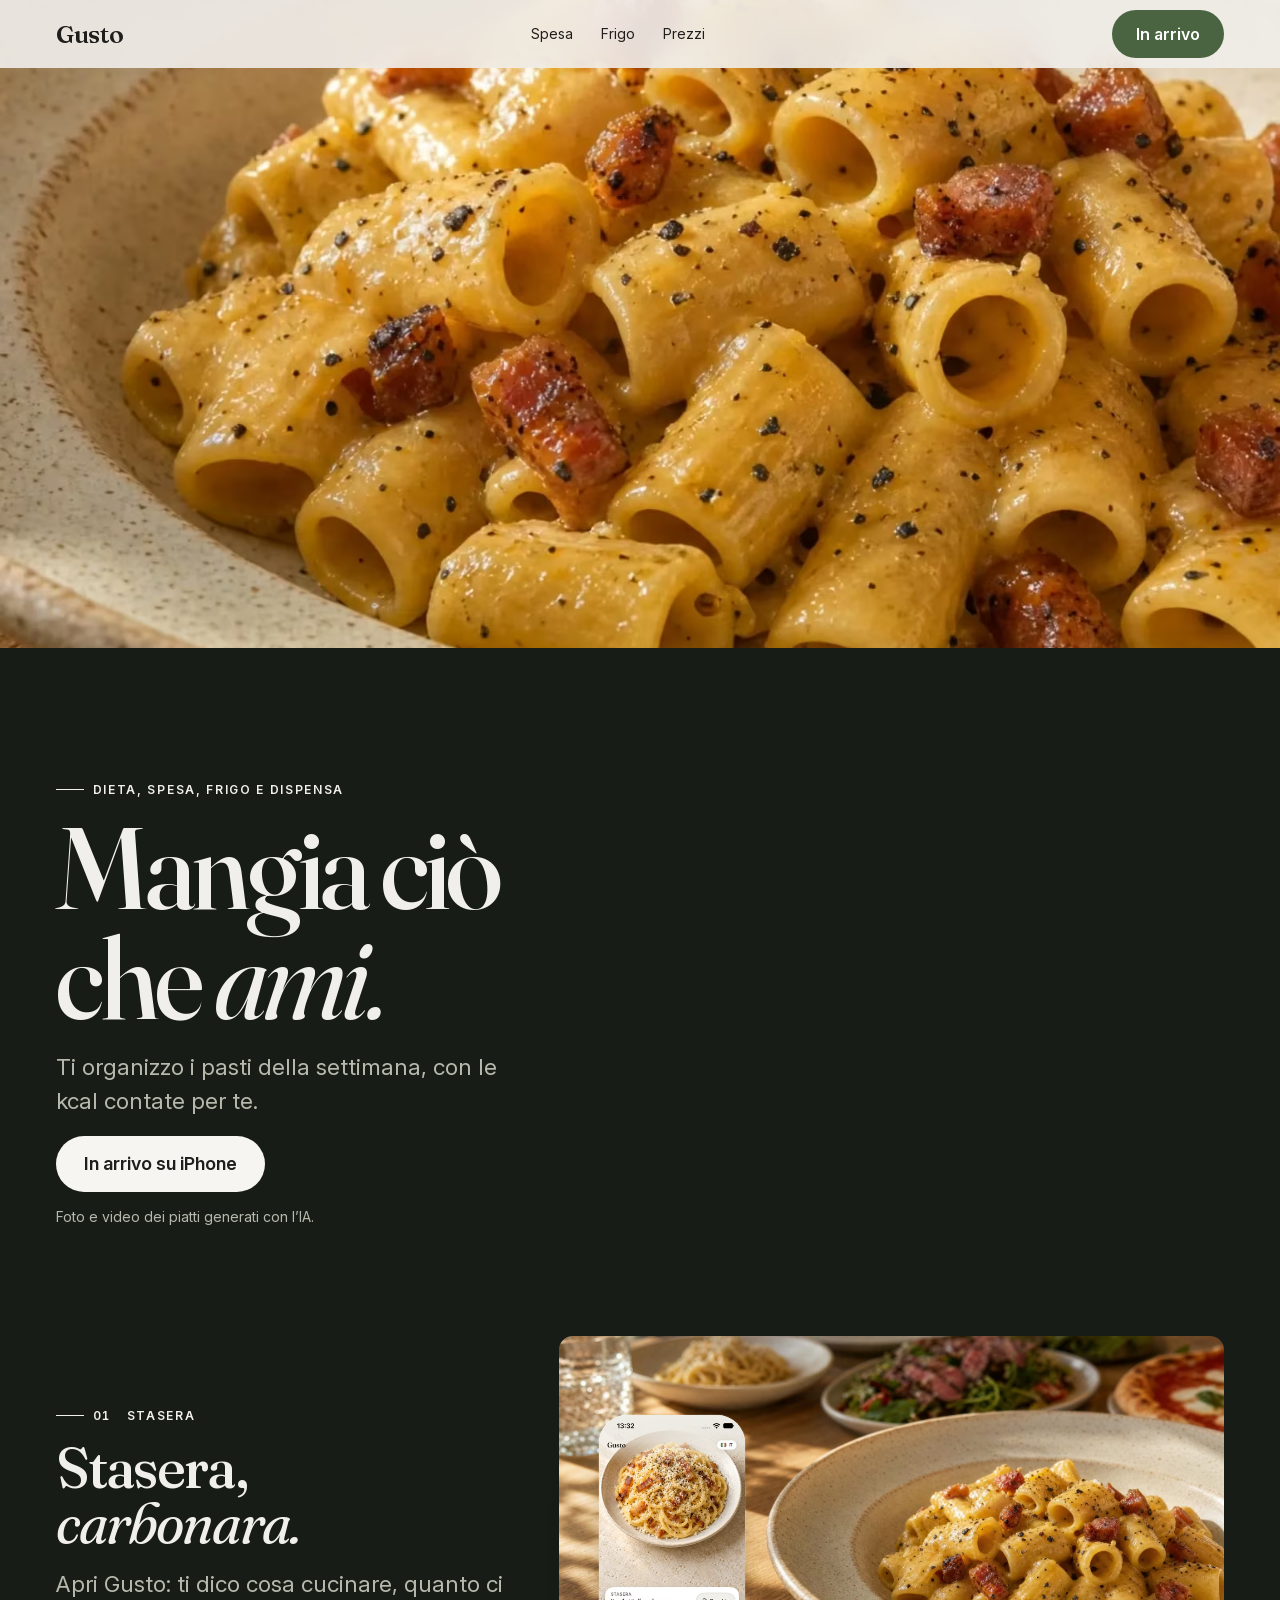
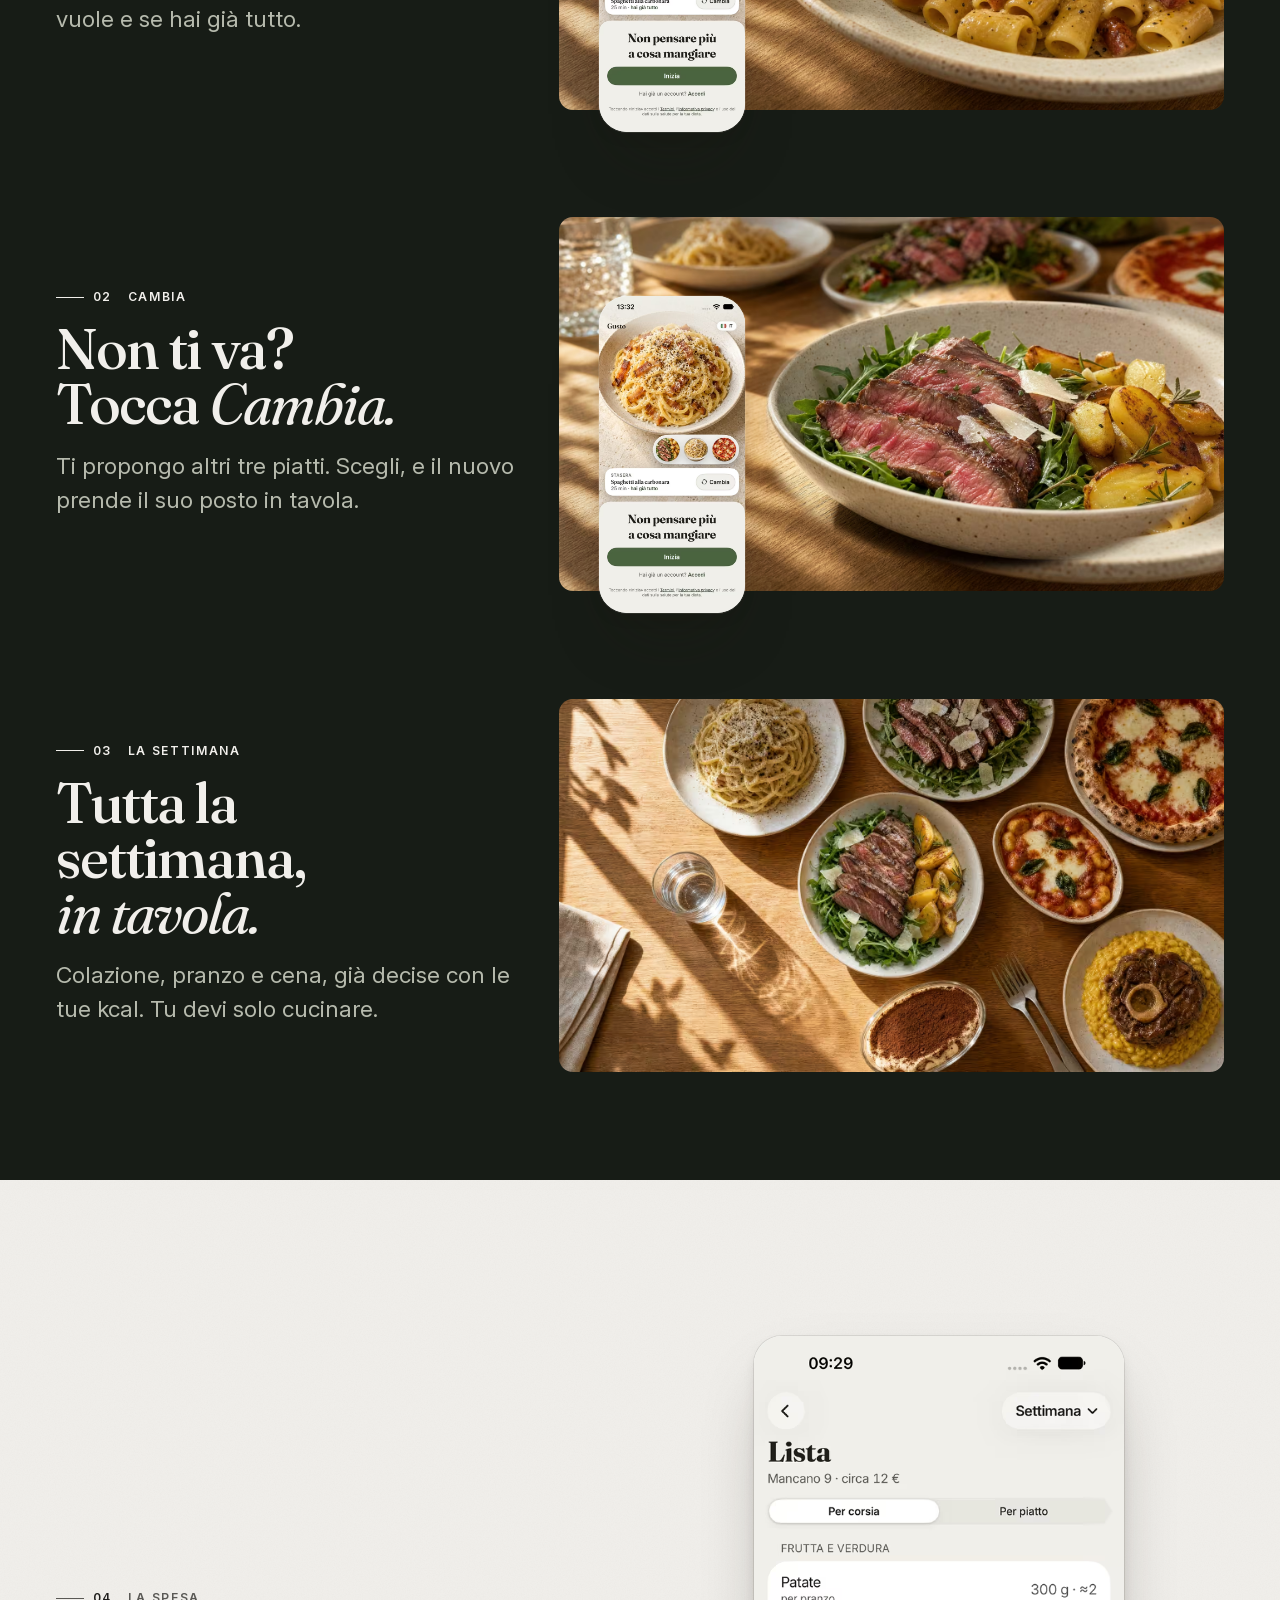
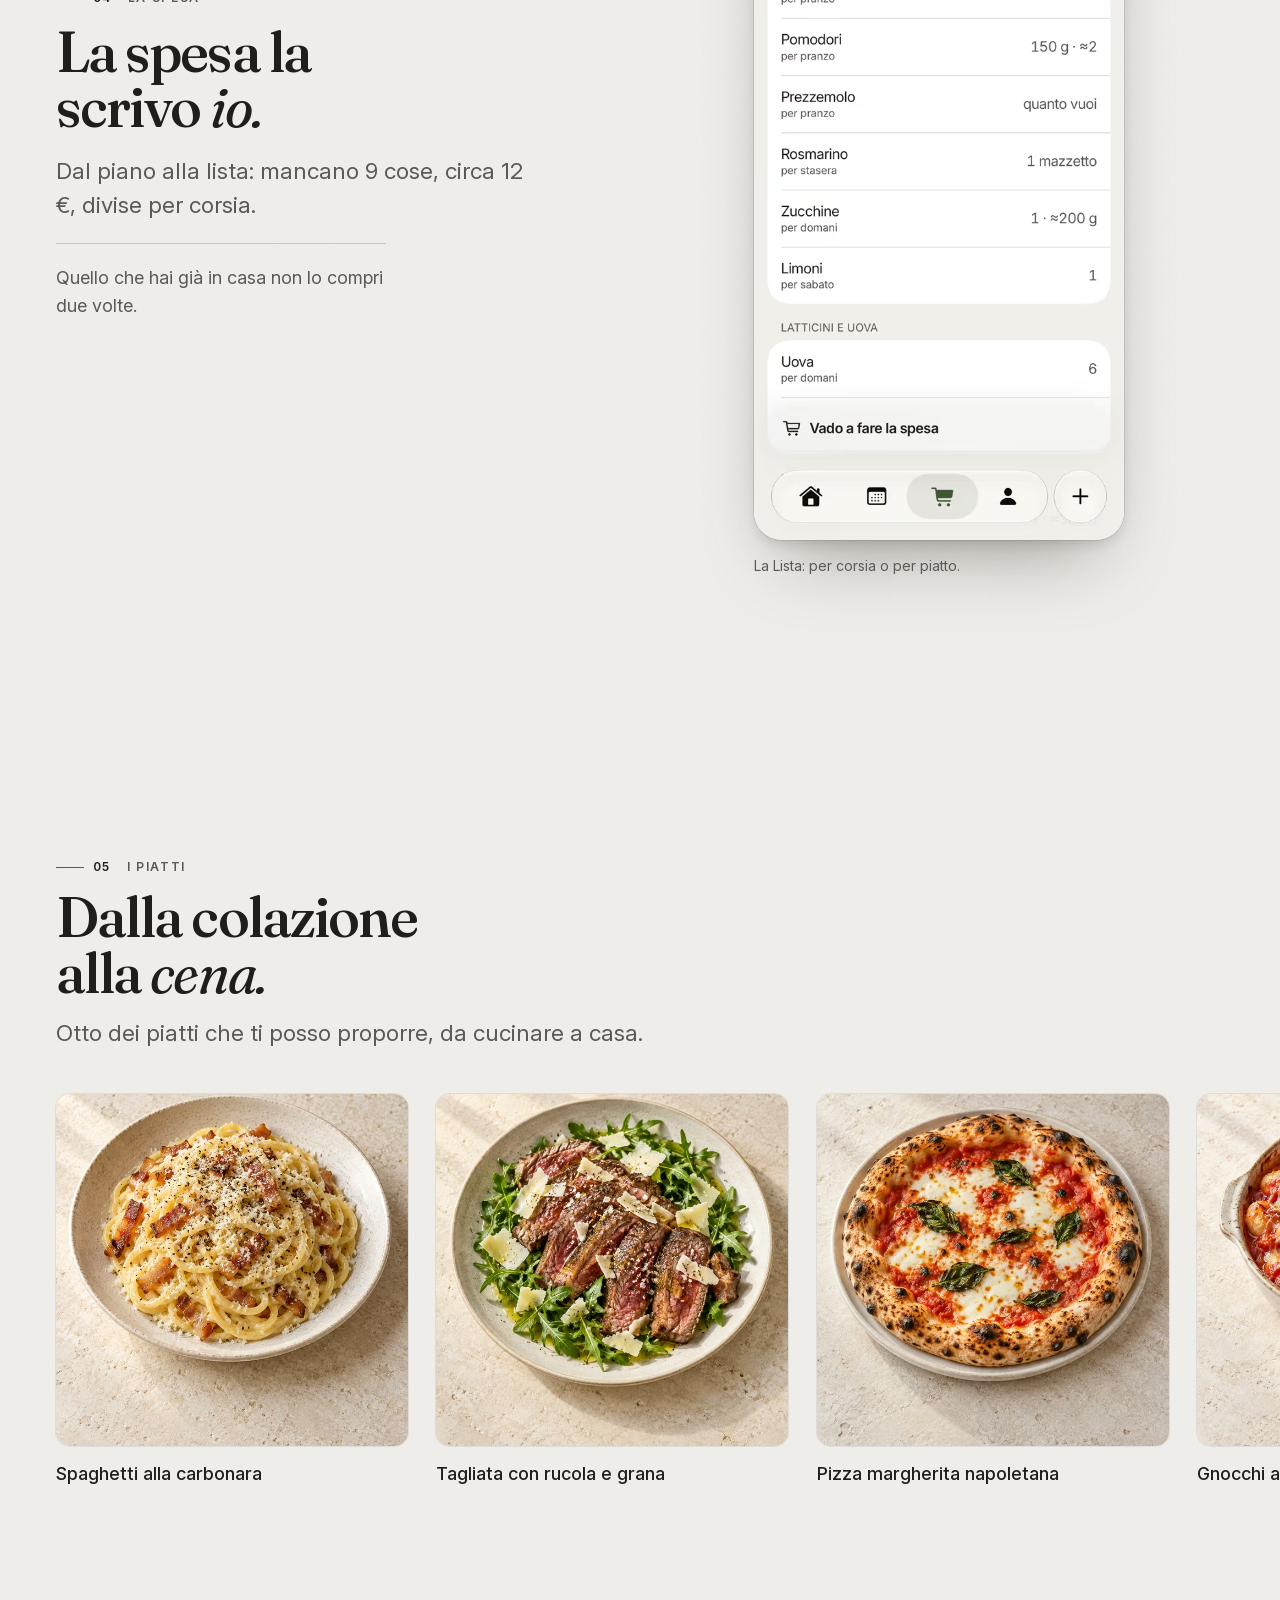
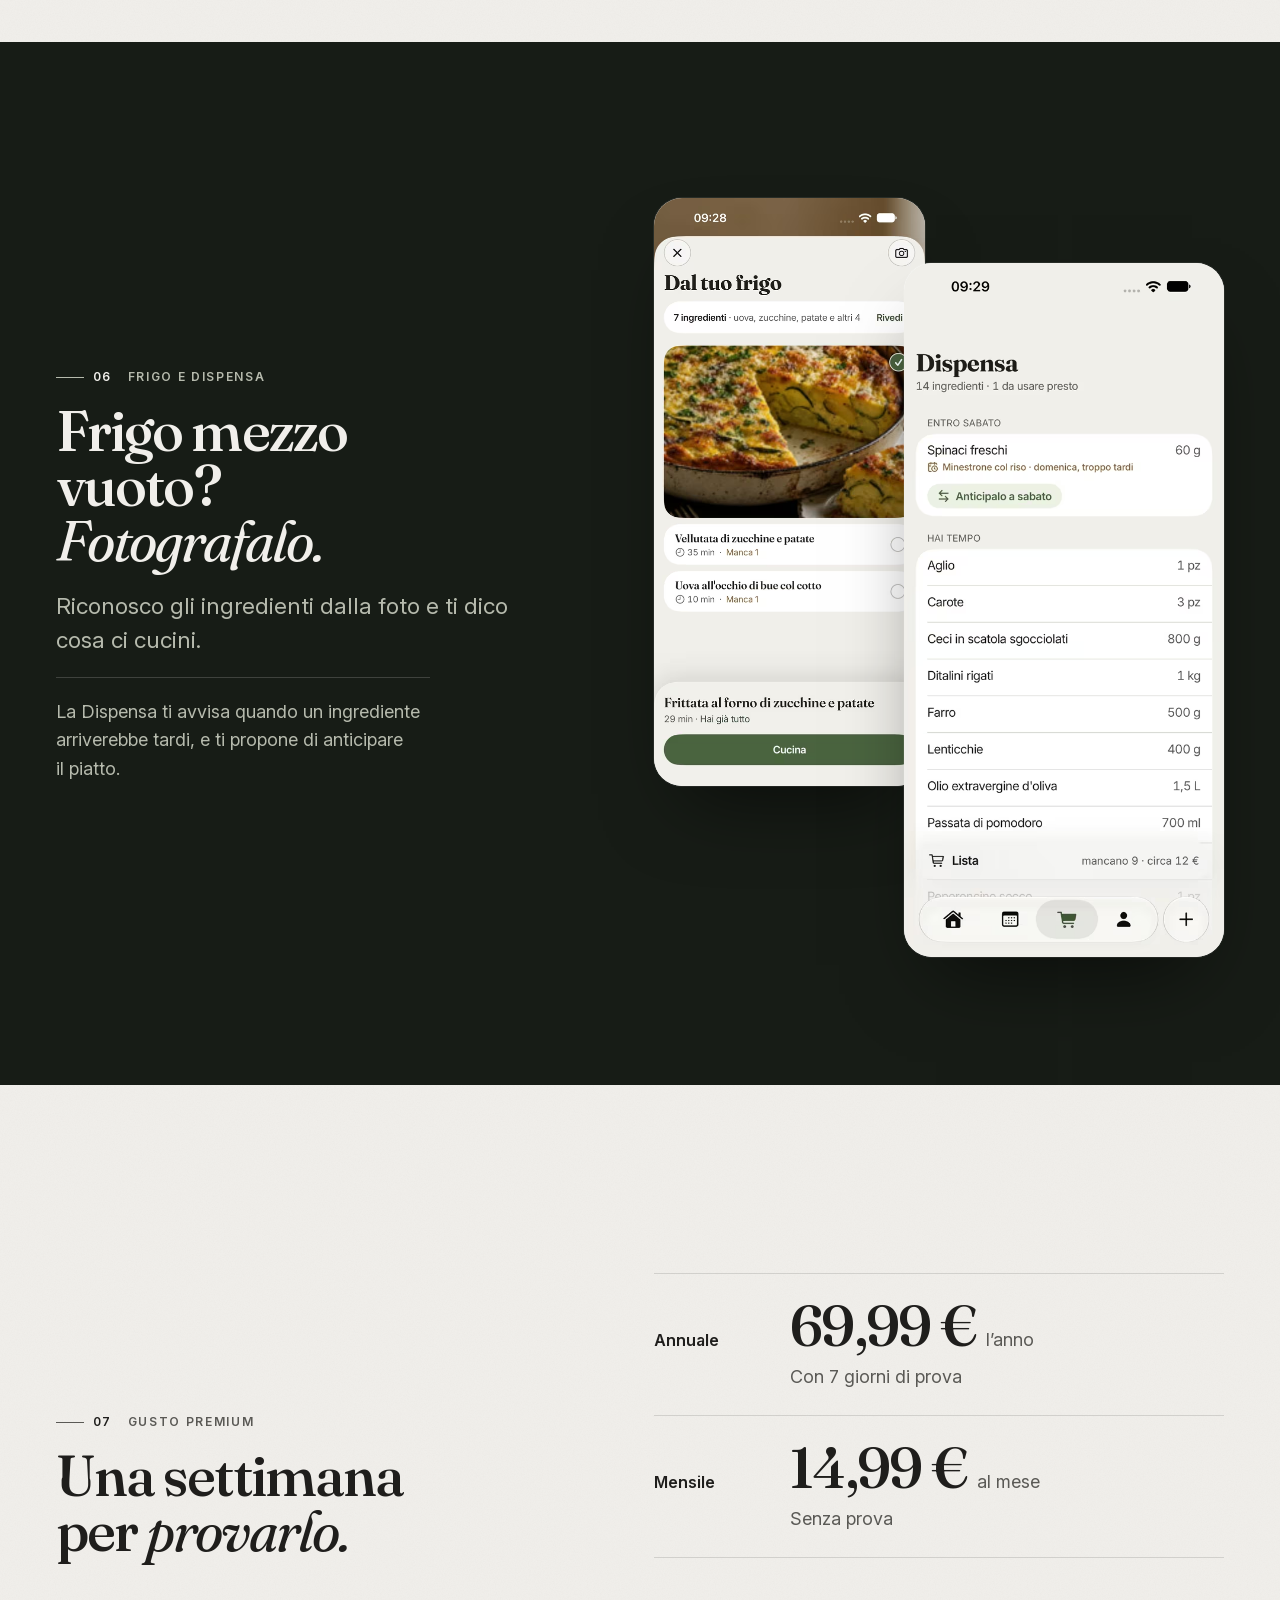
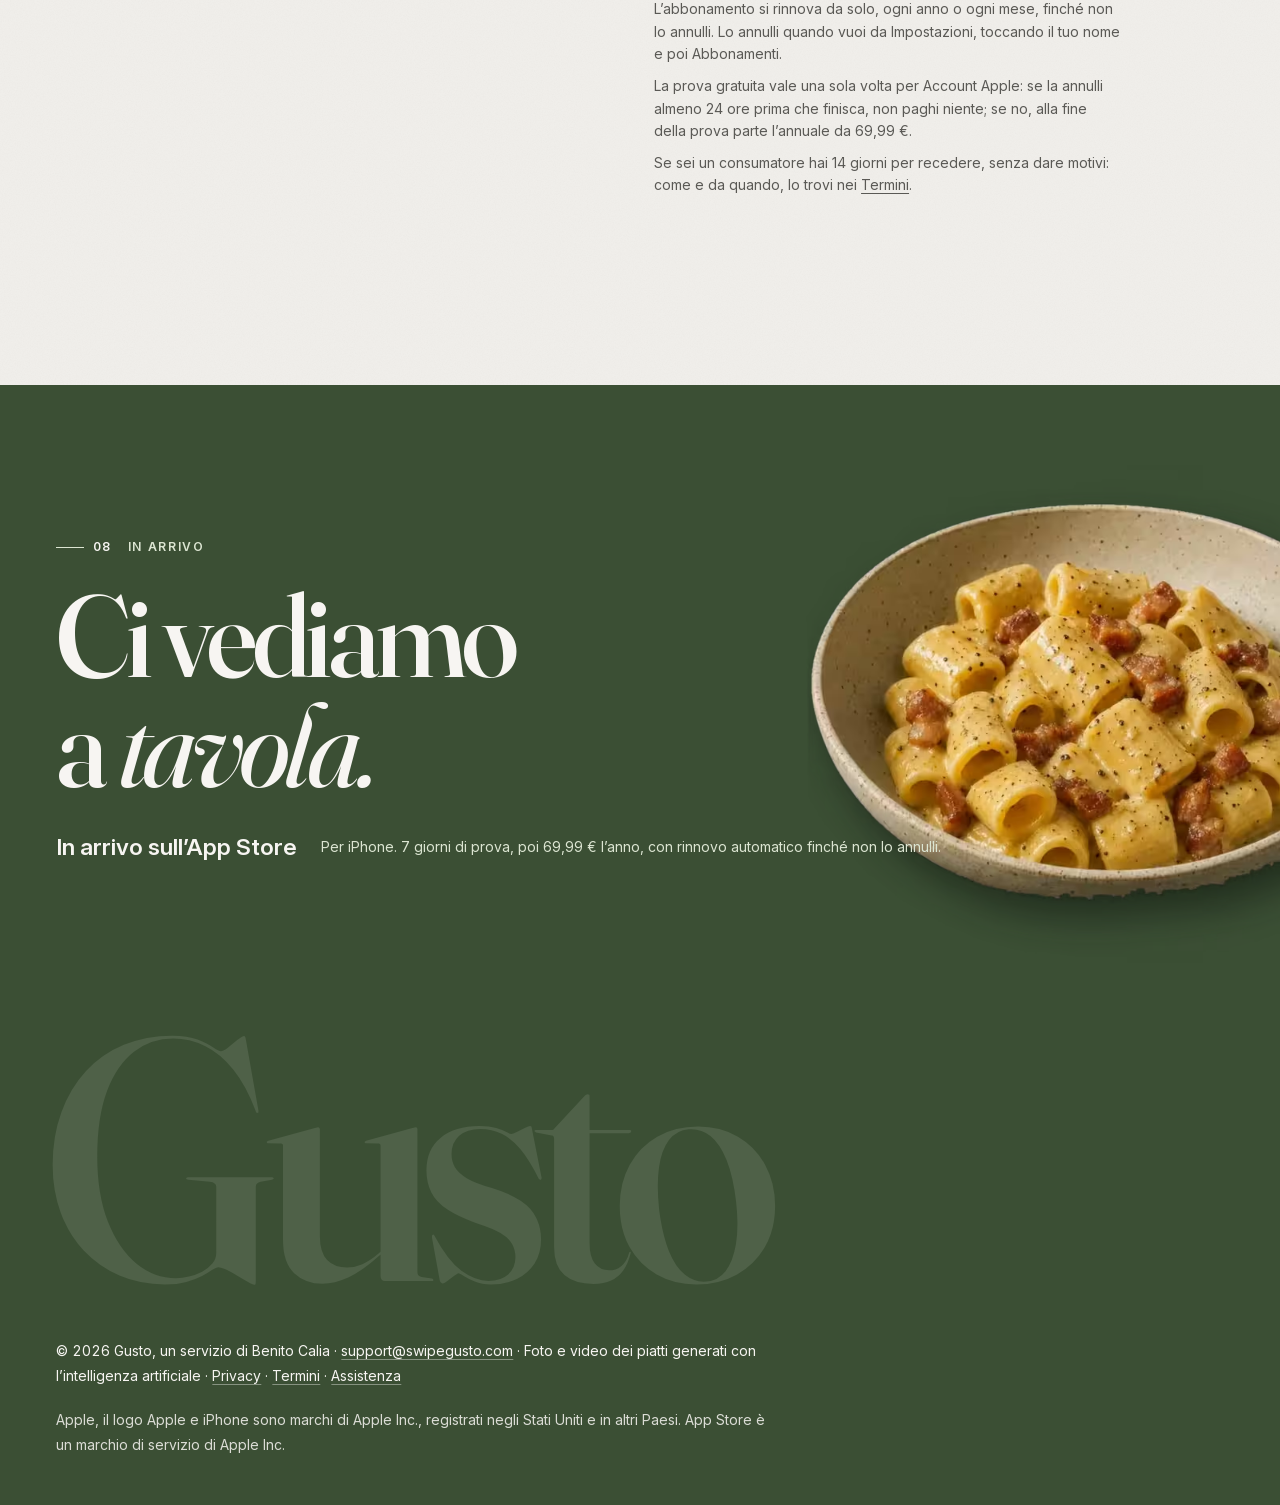
==== commit 706705fc: "Sito: la versione 4 «Dal piatto», con Privacy e Termini nuovi - Home nuova (scena dalla carbonara al" ====
--- a/index.html
+++ b/index.html
@@ -1,353 +1,230 @@
-<!DOCTYPE html>
+<!doctype html>
 <html lang="it">
 <head>
-  <meta charset="utf-8">
-  <meta name="viewport" content="width=device-width, initial-scale=1">
-  <title>Gusto — la dieta che sembra fatta da te</title>
-
-  <meta name="description" content="Ogni settimana Gusto costruisce un piano alimentare sui tuoi gusti, i tuoi obiettivi e il tempo che hai per cucinare. Senza rinunce inutili. Su iOS.">
-  <meta name="theme-color" content="#F1EFEB" media="(prefers-color-scheme: light)">
-  <meta name="theme-color" content="#171511" media="(prefers-color-scheme: dark)">
-
-  <!-- Open Graph / social -->
-  <meta property="og:type" content="website">
-  <meta property="og:site_name" content="Gusto">
-  <meta property="og:title" content="Gusto — la dieta che sembra fatta da te">
-  <meta property="og:description" content="Il piano alimentare settimanale sui tuoi gusti, i tuoi obiettivi e il tempo che hai per cucinare. Su iOS.">
-  <meta property="og:url" content="https://swipegusto.com/">
-  <meta name="twitter:card" content="summary_large_image">
-
-  <link rel="canonical" href="https://swipegusto.com/">
-  <link rel="icon" href="data:image/svg+xml,%3Csvg xmlns='http://www.w3.org/2000/svg' viewBox='0 0 32 32'%3E%3Crect width='32' height='32' rx='8' fill='%234A6340'/%3E%3Ctext x='16' y='23' font-family='Georgia,serif' font-size='21' font-weight='600' fill='%23fff' text-anchor='middle'%3EG%3C/text%3E%3C/svg%3E">
-
-  <link rel="stylesheet" href="assets/css/tokens.css?v=2">
-  <link rel="stylesheet" href="assets/css/site.css?v=2">
+<meta charset="utf-8">
+<meta name="viewport" content="width=device-width, initial-scale=1, viewport-fit=cover">
+<!--
+  GUSTO · VERSIONE 4 «DAL PIATTO» (UFF-544, 12/11/2026; rifinita in UFF-546 e UFF-553 coi testi legali di Livia del 12/11).
+  Pubblicata il 12/11/2026 (UFF-559), prima che l'app sia sull'App Store: al posto del bollino, «In arrivo sull'App Store».
+  L'avviso IA è fermo, visibile dal primo istante; Privacy e Termini in privacy/ e termini/.
+  L'idea: si parte dentro una carbonara fumante. Scorri, e la camera si allontana finché vedi il piatto sulla tavola; qualcuno
+  appoggia il telefono accanto, con Gusto aperto sulla stessa carbonara; tocchi «Cambia», scegli, e il piatto in tavola diventa
+  una tagliata; poi la camera si alza e vedi tutta la settimana. Una scena sola, continua: due riprese generate dalla stessa
+  foto (l'avvicinamento letto al contrario, poi la gru), il telefono in 3D con le schermate vere della prima schermata dell'app,
+  e un liquido che scopre il piatto nuovo.
+  Ferma (senza script, o con «Riduci movimento») la pagina è già tutta lì: il macro col titolo, poi i passi in fila con le foto.
+-->
+<title>Gusto: Mangia ciò che ami · Dieta, spesa, frigo e dispensa</title>
+<meta name="description" content="Gusto ti organizza i pasti della settimana con le kcal contate per te, scrive la lista della spesa e ti dice cosa cucinare con quello che hai in frigo.">
+<meta property="og:type" content="website">
+<meta property="og:locale" content="it_IT">
+<meta property="og:title" content="Gusto: Mangia ciò che ami">
+<meta property="og:description" content="I pasti della settimana, la spesa e il frigo, in un’app per iPhone.">
+<meta property="og:image" content="https://swipegusto.com/img/condivisione.jpg">
+<meta property="og:image:width" content="1200">
+<meta property="og:image:height" content="630">
+<meta name="twitter:card" content="summary_large_image">
+<link rel="canonical" href="https://swipegusto.com/">
+<meta name="theme-color" content="#171C16">
+<link rel="icon" href="img/icona-64.png" type="image/png" sizes="64x64">
+<link rel="apple-touch-icon" href="img/icona-180.png">
+<link rel="preload" href="caratteri/fraunces-normal-latin.woff2" as="font" type="font/woff2" crossorigin>
+<link rel="preload" href="film4/macro-1600.avif" as="image" type="image/avif" media="(orientation: landscape)" fetchpriority="high">
+<link rel="preload" href="film4/macro-900.avif" as="image" type="image/avif" media="(orientation: portrait)" fetchpriority="high">
+<link rel="stylesheet" href="gusto.css">
+<link rel="stylesheet" href="base.css">
+<link rel="stylesheet" href="libreria/lenis.css">
+<link rel="stylesheet" href="immersivo.css">
+<link rel="stylesheet" href="pagina.css">
+<link rel="stylesheet" href="scena.css">
+<!-- Le prove: in casa (mai online) l'indirizzo può cambiare una variabile, per confrontare varianti con «foto.mjs prove». -->
+<script>if (/^(localhost|127\.0\.0\.1)$/.test(location.hostname)) for (const [k, v] of new URLSearchParams(location.search)) { try { if (k.startsWith("--")) document.documentElement.style.setProperty(k, v); else document.documentElement.setAttribute("data-" + k, v); } catch {} }</script>
+<script>document.documentElement.classList.add("vivo"); setTimeout(() => document.documentElement.classList.add("pronto"), 1500);</script>
+<script type="importmap">{ "imports": { "three": "./libreria/three.module.min.js" } }</script>
 </head>
 <body>
-
-  <!-- ══ Nav flottante (chrome tint + blur) ══ -->
-  <div class="nav-wrap">
-    <nav class="nav" aria-label="Principale">
-      <a href="#top" class="nav__brand">Gusto</a>
-      <div class="nav__links">
-        <a href="#come-funziona">Come funziona</a>
-        <a href="#funzionalita">Funzionalità</a>
-        <a href="#trasparenza">Trasparenza</a>
-        <a href="/support/">Supporto</a>
-      </div>
-      <a href="#scarica" class="btn btn--sm">Scarica</a>
+<a class="salta" href="#contenuto">Salta al contenuto</a>
+<div class="avanza" aria-hidden="true"></div>
+
+<header class="barra">
+  <div class="contenitore">
+    <a class="marchio" href="./" aria-label="Gusto, pagina iniziale">Gusto</a>
+    <nav aria-label="Principale">
+      <a href="#spesa">Spesa</a>
+      <a href="#frigo">Frigo</a>
+      <a href="#prezzi">Prezzi</a>
     </nav>
+    <a class="tasto" href="#scarica">In arrivo</a>
   </div>
-
-  <main id="top">
-
-    <!-- ══ Hero ══ -->
-    <section class="hero" aria-labelledby="hero-title">
-      <div class="hero__grid">
-
-        <div class="hero__col">
-          <div class="eyebrow">Dieta settimanale personalizzata · su iOS</div>
-          <h1 id="hero-title" class="hero__title">La dieta che sembra <em>fatta da te</em>.</h1>
-          <p class="hero__lede">Ogni settimana Gusto costruisce un piano alimentare sui tuoi gusti, i tuoi obiettivi e il tempo che hai per cucinare. Senza rinunce inutili.</p>
-          <div class="hero__cta">
-            <a href="#" class="hero__cta-primary" aria-label="Scarica su App Store"><span class="btn btn--full">Scarica su App Store</span></a>
-            <a href="#come-funziona" class="hero__cta-ghost"><span class="btn btn--ghost">Come funziona</span></a>
-          </div>
-          <div class="hero__fineprint">Gratis con le funzioni di base · PRO 39,99 €/anno con 3 giorni di prova, o 9,90 €/mese</div>
-        </div>
-
-        <!-- Mockup iPhone: screenshot reale dell'app -->
-        <div class="mock-col">
-          <div class="phone">
-            <div class="phone__screen">
-              <img src="assets/img/app-scopri.jpeg" width="1000" height="2172" alt="Gusto, schermata Scopri: bruschetta al pomodoro e basilico, 83% di affinità" fetchpriority="high">
-            </div>
-          </div>
-        </div>
-
-      </div>
-    </section>
-
-    <!-- ══ Come funziona ══ -->
-    <section id="come-funziona" class="band" aria-labelledby="come-funziona-title">
-      <div class="container">
-        <div class="section-head">
-          <div class="eyebrow">Come funziona</div>
-          <h2 id="come-funziona-title" class="section-title">Tre passi, poi ci pensa Gusto.</h2>
-        </div>
-        <div class="steps">
-          <div class="card">
-            <div class="step">
-              <div class="step__num">01</div>
-              <div class="step__title">Racconti i tuoi gusti</div>
-              <p class="step__text">Allergie, ingredienti che non sopporti, quanto tempo hai per cucinare. Due minuti, una volta sola.</p>
-            </div>
-          </div>
-          <div class="card">
-            <div class="step">
-              <div class="step__num">02</div>
-              <div class="step__title">Ricevi il piano della settimana</div>
-              <p class="step__text">Sette giorni di colazioni, pranzi e cene calibrati sul tuo fabbisogno. Ogni settimana, di nuovo.</p>
-            </div>
-          </div>
-          <div class="card">
-            <div class="step">
-              <div class="step__num">03</div>
-              <div class="step__title">Registri con un tocco</div>
-              <p class="step__text">Mangiato, sostituito, saltato. Anche l'acqua e gli sgarri: un tocco e il piano si riallinea.</p>
-            </div>
-          </div>
-        </div>
-      </div>
-    </section>
-
-    <!-- ══ Dentro l'app ══ -->
-    <section id="dentro-app" class="screens-section" aria-labelledby="dentro-app-title">
-      <div class="screens-head">
-        <div class="eyebrow">Dentro l'app</div>
-        <h2 id="dentro-app-title" class="section-title">Com'è, davvero.</h2>
-      </div>
-      <div class="screens-row" role="list" tabindex="0" aria-label="Schermate dell'app">
-        <figure class="screen" role="listitem">
-          <div class="screen__frame">
-            <div class="screen__screen">
-              <img src="assets/img/app-piano-settimana.jpeg" width="1000" height="2172" loading="lazy" alt="Gusto, tab Pianifica: il piano del mercoledì con tre pasti e calorie">
-            </div>
-          </div>
-          <figcaption>
-            <div class="screen__caption-title">Il piano della settimana</div>
-            <div class="screen__caption-text">Colazione, pranzo e cena, giorno per giorno.</div>
-          </figcaption>
-        </figure>
-        <figure class="screen" role="listitem">
-          <div class="screen__frame">
-            <div class="screen__screen">
-              <img src="assets/img/app-fridge-challenge.jpeg" width="1000" height="2172" loading="lazy" alt="Gusto, Fridge Challenge: scatta una foto al frigo o scrivi gli ingredienti">
-            </div>
-          </div>
-          <figcaption>
-            <div class="screen__caption-title">Fridge Challenge</div>
-            <div class="screen__caption-text">Una foto al frigo e cucini con quello che hai.</div>
-          </figcaption>
-        </figure>
-        <figure class="screen" role="listitem">
-          <div class="screen__frame">
-            <div class="screen__screen">
-              <img src="assets/img/app-ricette-tappe.jpeg" width="1000" height="2172" loading="lazy" alt="Gusto, preparazione a tappe di una ricetta con percorso e sfide">
-            </div>
-          </div>
-          <figcaption>
-            <div class="screen__caption-title">Ricette a tappe</div>
-            <div class="screen__caption-text">La preparazione diventa un percorso.</div>
-          </figcaption>
-        </figure>
-        <figure class="screen" role="listitem">
-          <div class="screen__frame">
-            <div class="screen__screen">
-              <img src="assets/img/app-sfida-timer.jpeg" width="1000" height="2172" loading="lazy" alt="Gusto, sfida col timer: tappa 2, condisci i pomodori, 9 minuti e 48">
-            </div>
-          </div>
-          <figcaption>
-            <div class="screen__caption-title">Sfide col timer</div>
-            <div class="screen__caption-text">Lui conta i minuti, tu pensi ai fornelli.</div>
-          </figcaption>
-        </figure>
-      </div>
-    </section>
-
-    <!-- ══ Funzionalità ══ -->
-    <section id="funzionalita" class="container" aria-labelledby="funzionalita-title">
-      <div class="section-head">
-        <div class="eyebrow">Funzionalità</div>
-        <h2 id="funzionalita-title" class="section-title">I numeri che servono. Niente di più.</h2>
-      </div>
-
-      <div class="features">
-
-        <!-- Macro -->
-        <div class="card">
-          <div class="feature">
-            <div class="feature__preview">
-              <div class="macrobar">
-                <div class="macrobar__meta">
-                  <span class="macrobar__label">P</span>
-                  <span class="macrobar__value">45 / 64 g</span>
-                </div>
-                <div class="macrobar__track"><div class="macrobar__fill macrobar__fill--protein" style="width:70.3%"></div></div>
-              </div>
-              <div class="macrobar">
-                <div class="macrobar__meta">
-                  <span class="macrobar__label">C</span>
-                  <span class="macrobar__value">92 / 128 g</span>
-                </div>
-                <div class="macrobar__track"><div class="macrobar__fill macrobar__fill--carbs" style="width:71.9%"></div></div>
-              </div>
-              <div class="macrobar">
-                <div class="macrobar__meta">
-                  <span class="macrobar__label">G</span>
-                  <span class="macrobar__value">44 / 63 g</span>
-                </div>
-                <div class="macrobar__track"><div class="macrobar__fill macrobar__fill--fat" style="width:69.8%"></div></div>
-              </div>
-            </div>
-            <div class="feature__title">Macro a colpo d'occhio</div>
-            <p class="feature__text">Proteine, carboidrati e grassi della giornata, sempre aggiornati. I numeri, senza cerimonie.</p>
-          </div>
-        </div>
-
-        <!-- Sgarro -->
-        <div class="card">
-          <div class="feature">
-            <div class="feature__preview">
-              <div class="banner banner--negative" role="status">
-                <span class="banner__icon" aria-hidden="true">
-                  <svg width="18" height="18" viewBox="0 0 24 24" fill="none" stroke="currentColor" stroke-width="1.8" stroke-linecap="round" stroke-linejoin="round"><path d="m21.73 18-8-14a2 2 0 0 0-3.48 0l-8 14A2 2 0 0 0 4 20h16a2 2 0 0 0 1.73-2Z"></path><path d="M12 9v4"></path><path d="M12 17h.01"></path></svg>
-                </span>
-                <div>
-                  <div class="banner__title">Sgarro registrato</div>
-                  <div class="banner__text">Non fa niente — domani si riparte.</div>
-                </div>
-              </div>
-            </div>
-            <div class="feature__title">Lo sgarro è previsto</div>
-            <p class="feature__text">Lo racconti a voce o per iscritto: Gusto stima calorie e macro e riadatta il piano. Senza sensi di colpa.</p>
-          </div>
-        </div>
-
-        <!-- Allergeni -->
-        <div class="card">
-          <div class="feature">
-            <div class="feature__preview feature__preview--chips">
-              <span class="chip chip--allergen">Lattosio</span>
-              <span class="chip chip--allergen">Glutine</span>
-              <span class="chip chip--allergen">Frutta a guscio</span>
-              <span class="chip chip--meal"><span class="chip__dot chip__dot--pranzo"></span>Pranzo</span>
-            </div>
-            <div class="feature__title">Allergeni dichiarati</div>
-            <p class="feature__text">Ogni piatto espone i suoi allergeni, sempre. Con allergie serie, verifica comunque l'etichetta.</p>
-          </div>
-        </div>
-
-        <!-- Acqua (interattivo) -->
-        <div class="card">
-          <div class="feature">
-            <div class="feature__preview">
-              <div>
-                <div class="water-head">
-                  <span class="water-head__label">Acqua</span>
-                  <span class="water-head__value" data-water-label>0,8 / 2,0 L</span>
-                </div>
-                <div class="macrobar__track"><div class="macrobar__fill macrobar__fill--water" style="width:40%" data-water-fill></div></div>
-              </div>
-              <div class="water-buttons">
-                <button type="button" class="btn btn--ghost btn--sm" data-water-add="250">+ 250 ml</button>
-                <button type="button" class="btn btn--ghost btn--sm" data-water-add="500">+ 500 ml</button>
-                <button type="button" class="btn btn--ghost btn--sm" data-water-add="750">+ 750 ml</button>
-              </div>
-            </div>
-            <div class="feature__title">Anche l'acqua conta</div>
-            <p class="feature__text">Obiettivo giornaliero e registro delle aggiunte. Due tocchi e via — provalo qui sopra.</p>
-          </div>
-        </div>
-
-      </div>
-    </section>
-
-    <!-- ══ Trasparenza ══ -->
-    <section id="trasparenza" class="band" aria-labelledby="trasparenza-title">
-      <div class="container transparency">
-        <div class="transparency__col">
-          <div class="eyebrow">Trasparenza</div>
-          <h2 id="trasparenza-title" class="section-title">I tuoi dati, con cura.</h2>
-          <p class="transparency__lede">Li trattiamo solo per darti un servizio migliore, e lo spieghiamo per esteso, in chiaro.</p>
-          <div class="checklist">
-            <div class="checklist__item">
-              <svg width="18" height="18" viewBox="0 0 24 24" fill="none" style="stroke: var(--positive)" stroke-width="2" stroke-linecap="round" stroke-linejoin="round" aria-hidden="true"><path d="M20 6 9 17l-5-5"></path></svg>
-              <span>I dati sulla salute si trattano solo col tuo consenso esplicito, revocabile quando vuoi.</span>
-            </div>
-            <div class="checklist__item">
-              <svg width="18" height="18" viewBox="0 0 24 24" fill="none" style="stroke: var(--positive)" stroke-width="2" stroke-linecap="round" stroke-linejoin="round" aria-hidden="true"><path d="M20 6 9 17l-5-5"></path></svg>
-              <span>Le foto del corpo e del frigo sono elaborate al volo, mai conservate.</span>
-            </div>
-            <div class="checklist__item">
-              <svg width="18" height="18" viewBox="0 0 24 24" fill="none" style="stroke: var(--positive)" stroke-width="2" stroke-linecap="round" stroke-linejoin="round" aria-hidden="true"><path d="M20 6 9 17l-5-5"></path></svg>
-              <span>Cancelli l'account quando vuoi, dall'app. Niente pubblicità comportamentale, niente vendita di dati.</span>
-            </div>
-          </div>
-        </div>
-
-        <div class="card card--flush">
-          <a href="/privacy/" class="doclink">
-            <div class="doclink__main">
-              <div class="doclink__title">Informativa sulla privacy</div>
-              <div class="doclink__meta">Cosa raccogliamo, perché, per quanto</div>
-            </div>
-            <svg width="18" height="18" viewBox="0 0 24 24" fill="none" style="stroke: var(--text-tertiary)" stroke-width="2" stroke-linecap="round" stroke-linejoin="round" aria-hidden="true"><path d="m9 18 6-6-6-6"></path></svg>
-          </a>
-          <div class="doclist__divider"></div>
-          <a href="/termini/" class="doclink">
-            <div class="doclink__main">
-              <div class="doclink__title">Condizioni di servizio</div>
-              <div class="doclink__meta">Cosa fa Gusto, abbonamento PRO, limiti</div>
-            </div>
-            <svg width="18" height="18" viewBox="0 0 24 24" fill="none" style="stroke: var(--text-tertiary)" stroke-width="2" stroke-linecap="round" stroke-linejoin="round" aria-hidden="true"><path d="m9 18 6-6-6-6"></path></svg>
-          </a>
-          <div class="doclist__divider"></div>
-          <a href="/support/" class="doclink">
-            <div class="doclink__main">
-              <div class="doclink__title">Assistenza</div>
-              <div class="doclink__meta">Domande frequenti e contatti</div>
-            </div>
-            <svg width="18" height="18" viewBox="0 0 24 24" fill="none" style="stroke: var(--text-tertiary)" stroke-width="2" stroke-linecap="round" stroke-linejoin="round" aria-hidden="true"><path d="m9 18 6-6-6-6"></path></svg>
-          </a>
-          <div class="doclist__divider"></div>
-          <a href="/privacy/" class="doclink">
-            <div class="doclink__main">
-              <div class="doclink__title">Privacy e cookie del sito</div>
-              <div class="doclink__meta">Solo cookie tecnici, note legali del sito</div>
-            </div>
-            <svg width="18" height="18" viewBox="0 0 24 24" fill="none" style="stroke: var(--text-tertiary)" stroke-width="2" stroke-linecap="round" stroke-linejoin="round" aria-hidden="true"><path d="m9 18 6-6-6-6"></path></svg>
-          </a>
-          <div class="doclist__en">In English: <a href="/en/privacy/">Privacy Policy (EN)</a></div>
-        </div>
-      </div>
-    </section>
-
-    <!-- ══ CTA finale ══ -->
-    <section id="scarica" class="container" aria-labelledby="scarica-title">
-      <div class="cta-final">
-        <h2 id="scarica-title" class="cta-final__title">Il piano della prossima settimana è pronto in due minuti.</h2>
-        <p class="cta-final__lede">Scarica Gusto, racconta i tuoi gusti e lascia che la spesa si scriva da sola.</p>
-        <a href="#" class="btn" style="margin-top:6px">Scarica su App Store</a>
-        <div class="cta-final__note">Richiede iOS · gratis con le funzioni di base</div>
-      </div>
-    </section>
-
-  </main>
-
-  <!-- ══ Footer ══ -->
-  <footer class="footer">
-    <div class="footer__inner">
-      <div class="footer__top">
-        <div class="footer__brand">
-          <div class="footer__brand-name">Gusto</div>
-          <div class="footer__brand-tag">La dieta settimanale personalizzata sui tuoi gusti. Su iOS.</div>
-        </div>
-        <nav class="footer__links" aria-label="Legale">
-          <a href="/privacy/">Privacy</a>
-          <a href="/termini/">Termini</a>
-          <a href="/privacy/">Note legali</a>
-          <a href="/support/">Supporto</a>
-          <a href="/en/privacy/" class="footer__link-en">Privacy (EN)</a>
-        </nav>
-      </div>
-      <div class="footer__legal">
-        <span>© 2026 Gusto · swipegusto.com</span>
-        <span>Gusto è un'app di benessere alimentare e non fornisce consigli medici. Consulta il tuo medico prima di modificare la tua alimentazione.</span>
-      </div>
-    </div>
-  </footer>
-
-  <script src="assets/js/site.js?v=2" defer></script>
+</header>
+
+<main id="contenuto">
+  <!-- LA SCENA: dal piatto alla tavola. Il primo fotogramma (il macro) è un'immagine vera della pagina: è quella che si vede da fermi. -->
+  <section class="scena film dalpiatto" id="dalpiatto" data-aria="scura" aria-label="Dalla carbonara alla tavola della settimana">
+    <div class="cornice">
+      <picture>
+        <source media="(orientation: portrait)" srcset="film4/macro-900.avif" width="900" height="1593">
+        <img class="film__foto" src="film4/macro-1600.avif" width="1600" height="904" alt="Mezzi paccheri alla carbonara da vicinissimo: la pasta lucida di crema d'uovo e pecorino, i cubetti di guanciale, il pepe." fetchpriority="high">
+      </picture>
+      <canvas class="sequenza sequenza--push" aria-hidden="true"></canvas>
+      <canvas class="sequenza sequenza--gru" aria-hidden="true"></canvas>
+      <!-- Sul telefono, finita la gru, la camera gira di 90° e si allontana sulla stessa foto fino a tutta la tavola (la regia lo disegna qui). -->
+      <canvas class="sequenza sequenza--giro" aria-hidden="true"></canvas>
+      <!-- Il vapore: un video in ciclo (prima e ultimo fotogramma uguali al macro) che vive solo finché la camera è ferma in cima. L'indirizzo lo mette la regia, a movimento acceso: senza script resta la foto. -->
+      <video class="film__vapore" muted loop playsinline preload="none" width="1600" height="904" aria-hidden="true" tabindex="-1" disablepictureinpicture></video>
+      <canvas class="film__tela3d" aria-hidden="true"></canvas>
+      <div class="film__velo" aria-hidden="true"></div>
+      <figure class="lastra posto film__lastra" aria-hidden="true"><img src="img/viva-carbonara-540.avif" width="540" height="1171" alt="" loading="lazy"></figure>
+      <ol class="passi contenitore">
+        <li class="passo passo--apre">
+          <div class="passo__testo">
+            <p class="etichetta" data-apre>Dieta, spesa, frigo e dispensa</p>
+            <h1 data-apre>Mangia ciò che <em>ami.</em></h1>
+            <p class="guida" data-apre>Ti organizzo i pasti della settimana, con le kcal contate per te.</p>
+            <div data-apre><a class="tasto tasto--grande" href="#scarica">In arrivo su iPhone</a></div>
+            <!-- Livia, 12/11, riga 2: l’avviso sui contenuti generati va dato alla prima esposizione (reg. UE 2024/1689, art. 50, par. 5). -->
+            <!-- UFF-553: senza data-apre, così non aspetta il motore né l'ingresso del titolo: si vede insieme alla foto, dal primo istante. -->
+            <p class="nota film__ia">Foto e video dei piatti generati con l’IA.</p>
+          </div>
+        </li>
+        <li class="passo passo--stasera">
+          <div class="passo__testo">
+            <p class="etichetta"><b>01</b>Stasera</p>
+            <h2>Stasera, <em>carbonara.</em></h2>
+            <p class="guida">Apri Gusto: ti dico cosa cucinare, quanto ci vuole e se hai già tutto.</p>
+          </div>
+          <div class="passo__fermo">
+            <img class="passo__foto" src="tavole4/carbonara-1600.avif" width="1600" height="900" alt="La ciotola di mezzi paccheri alla carbonara sul tavolo di rovere al sole; dietro, sfocati, la cacio e pepe, la tagliata e la pizza." loading="lazy">
+            <figure class="schermata passo__schermata"><img src="img/viva-carbonara-1080.avif" srcset="img/viva-carbonara-540.avif 540w, img/viva-carbonara-1080.avif 1080w" sizes="(max-width: 60rem) 40vw, 14vw" width="1080" height="2341" alt="La prima schermata di Gusto: la foto della carbonara a tutta schermata e sotto «Stasera · Spaghetti alla carbonara · 25 min · hai già tutto», col tasto Cambia." loading="lazy"></figure>
+          </div>
+        </li>
+        <li class="passo passo--cambia">
+          <div class="passo__testo">
+            <p class="etichetta"><b>02</b>Cambia</p>
+            <h2>Non ti va? Tocca <em>Cambia.</em></h2>
+            <p class="guida">Ti propongo altri tre piatti. Scegli, e il nuovo prende il suo posto in tavola.</p>
+          </div>
+          <div class="passo__fermo">
+            <img class="passo__foto" src="tavole4/tagliata-1600.avif" width="1600" height="900" alt="La stessa ciotola, con una tagliata di manzo su rucola e patate al forno al posto della carbonara." loading="lazy">
+            <figure class="schermata passo__schermata"><img src="img/viva-vassoio-1080.avif" srcset="img/viva-vassoio-540.avif 540w, img/viva-vassoio-1080.avif 1080w" sizes="(max-width: 60rem) 40vw, 14vw" width="1080" height="2341" alt="Dopo il tocco su Cambia: tre piatti in tondo da scegliere, tagliata, cacio e pepe e pizza." loading="lazy"></figure>
+          </div>
+        </li>
+        <li class="passo passo--settimana">
+          <div class="passo__testo">
+            <p class="etichetta"><b>03</b>La settimana</p>
+            <h2>Tutta la settimana, <em>in tavola.</em></h2>
+            <p class="guida">Colazione, pranzo e cena, già decise con le tue kcal. Tu devi solo cucinare.</p>
+          </div>
+          <picture class="film__fine">
+            <source media="(orientation: portrait)" srcset="film5/fine-900.avif" width="900" height="1600">
+            <img src="film5/fine-1600.avif" width="1600" height="904" alt="La tavola vista dall'alto: la tagliata, la cacio e pepe, la pizza margherita, gli gnocchi, il risotto allo zafferano, il bicchiere." loading="lazy">
+          </picture>
+        </li>
+      </ol>
+      <p class="segno" aria-hidden="true"><span><span data-segno>1</span> di 4</span><span class="segno__filo"><span data-filo></span></span></p>
+    </div>
+  </section>
+
+  <!-- LA SPESA: il sipario di giorno. Testo a sinistra, la Lista vera, nuda, a destra. -->
+  <section class="spesa sezione--grande" id="spesa">
+    <div class="contenitore griglia">
+      <div class="spesa__testo">
+        <p class="etichetta"><b>04</b>La spesa</p>
+        <h2 data-righe>La spesa la scrivo <em>io.</em></h2>
+        <p class="guida" data-entra>Dal piano alla lista: mancano 9 cose, circa 12 €, divise per corsia.</p>
+        <p class="spesa__nota" data-entra>Quello che hai già in casa non lo compri due volte.</p>
+      </div>
+      <figure class="spesa__lista" data-entra>
+        <div class="schermata"><img src="img/lista-1080.avif" srcset="img/lista-540.avif 540w, img/lista-1080.avif 1080w" sizes="(max-width: 60rem) 70vw, 26vw" width="1080" height="2347" alt="La Lista della spesa: mancano 9 cose, circa 12 euro, divise per corsia." loading="lazy"></div>
+        <figcaption class="nota">La Lista: per corsia o per piatto.</figcaption>
+      </figure>
+    </div>
+  </section>
+
+  <!-- I PIATTI: otto piatti veri del catalogo, nella loro foto. Una fila che scorre di lato mentre scendi (sul computer); col dito sul telefono. -->
+  <section class="piatti di-lato" id="piatti" aria-labelledby="piatti-titolo">
+    <div class="cornice">
+      <div class="contenitore piatti__testa">
+        <p class="etichetta"><b>05</b>I piatti</p>
+        <h2 id="piatti-titolo">Dalla colazione alla <em>cena.</em></h2>
+        <p class="guida">Otto dei piatti che ti posso proporre, da cucinare a casa.</p>
+      </div>
+      <ul class="fila" data-pista>
+        <li class="carta"><img src="piatti/spaghetti-alla.avif" width="640" height="640" alt="" loading="lazy"><p>Spaghetti alla carbonara</p></li>
+        <li class="carta"><img src="piatti/tagliata-controfiletto.avif" width="640" height="640" alt="" loading="lazy"><p>Tagliata con rucola e grana</p></li>
+        <li class="carta"><img src="piatti/pizza-margherita.avif" width="640" height="640" alt="" loading="lazy"><p>Pizza margherita napoletana</p></li>
+        <li class="carta"><img src="piatti/gnocchi-alla.avif" width="640" height="640" alt="" loading="lazy"><p>Gnocchi alla sorrentina</p></li>
+        <li class="carta"><img src="piatti/tiramisu-classico.avif" width="640" height="640" alt="" loading="lazy"><p>Tiramisù classico</p></li>
+        <li class="carta"><img src="piatti/risotto-zafferano.avif" width="640" height="640" alt="" loading="lazy"><p>Risotto con ossobuco</p></li>
+        <li class="carta"><img src="piatti/tonnarelli-cacio.avif" width="640" height="640" alt="" loading="lazy"><p>Tonnarelli cacio e pepe</p></li>
+        <li class="carta"><img src="piatti/cannoli-siciliani.avif" width="640" height="640" alt="" loading="lazy"><p>Cannoli con ricotta e pistacchio</p></li>
+      </ul>
+    </div>
+  </section>
+
+  <!-- IL FRIGO, DI SERA: la pagina si spegne come una cucina dopo cena. Due schermate vere, nude, una più in basso dell'altra. -->
+  <section class="frigo sezione--grande" id="frigo" data-aria="scura">
+    <div class="contenitore griglia">
+      <div class="frigo__testo">
+        <p class="etichetta"><b>06</b>Frigo e dispensa</p>
+        <h2 data-righe>Frigo mezzo vuoto? <em>Fotografalo.</em></h2>
+        <p class="guida" data-entra>Riconosco gli ingredienti dalla foto e ti dico cosa ci cucini.</p>
+        <p class="frigo__nota" data-entra>La Dispensa ti avvisa quando un ingrediente arriverebbe tardi, e ti propone di anticipare il piatto.</p>
+      </div>
+      <figure class="schermata frigo__grande"><img src="img/frigo-1080.avif" srcset="img/frigo-540.avif 540w, img/frigo-1080.avif 1080w" sizes="(max-width: 60rem) 62vw, 22vw" width="1080" height="2347" alt="Dal tuo frigo: 7 ingredienti trovati, uova, zucchine, patate e altri 4. La proposta è una frittata al forno di zucchine e patate, 29 minuti, hai già tutto." loading="lazy"></figure>
+      <figure class="schermata frigo__piccola"><img src="img/dispensa-1080.avif" srcset="img/dispensa-540.avif 540w, img/dispensa-1080.avif 1080w" sizes="(max-width: 60rem) 44vw, 22vw" width="1080" height="2347" alt="La Dispensa: 14 ingredienti, 1 da usare presto. Gli spinaci freschi arriverebbero tardi per il minestrone di domenica: anticipalo a sabato." loading="lazy"></figure>
+    </div>
+  </section>
+
+  <!-- I PREZZI: due righe, coi numeri del listino dell'app (PaywallListino.swift, riletto l'11/11/2026). Il dubbio sotto il prezzo. -->
+  <section class="prezzi sezione--ampia" id="prezzi">
+    <div class="contenitore griglia">
+      <div class="prezzi__testo">
+        <p class="etichetta"><b>07</b>Gusto Premium</p>
+        <h2 data-righe>Una settimana per <em>provarlo.</em></h2>
+      </div>
+      <dl class="prezzi__righe">
+        <div class="prezzi__riga"><dt>Annuale</dt><dd class="prezzi__cifra numeri">69,99&nbsp;€ <span>l’anno</span></dd><dd class="prezzi__dice">Con 7 giorni di prova</dd></div>
+        <div class="prezzi__riga"><dt>Mensile</dt><dd class="prezzi__cifra numeri">14,99&nbsp;€ <span>al mese</span></dd><dd class="prezzi__dice">Senza prova</dd></div>
+      </dl>
+      <!-- Livia, 12/11, riga 3: rinnovo automatico, prova una sola volta, recesso. -->
+      <!-- UFF-553: le stesse parole di Livia, in tre pezzi corti (rinnovo e annullamento · la prova · il recesso): si leggono meglio sul telefono. -->
+      <div class="prezzi__nota prezzi__nota--tre nota">
+        <p>L’abbonamento si rinnova da solo, ogni anno o ogni mese, finché non lo annulli. Lo annulli quando vuoi da Impostazioni, toccando il tuo nome e poi Abbonamenti.</p>
+        <p>La prova gratuita vale una sola volta per Account Apple: se la annulli almeno 24 ore prima che finisca, non paghi niente; se no, alla fine della prova parte l’annuale da 69,99&nbsp;€.</p>
+        <p>Se sei un consumatore hai 14 giorni per recedere, senza dare motivi: come e da quando, lo trovi nei <a href="termini/">Termini</a>.</p>
+      </div>
+    </div>
+  </section>
+
+  <!-- LA CHIUSURA: il colore della marca, l'invito, e il nome grande quanto la pagina. -->
+  <section class="chiude" id="scarica" data-aria="colore">
+    <div class="contenitore">
+      <p class="etichetta"><b>08</b>In arrivo</p>
+      <h2 data-righe>Ci vediamo a <em>tavola.</em></h2>
+      <!-- L'app non è ancora sull'App Store: al posto del bollino di Apple («Scarica su App Store») una riga di testo. Il giorno dell'uscita
+           torna il bollino ufficiale (img/scarica-su-app-store.svg) col suo indirizzo. Livia, 12/11, riga 4: il prezzo si legge col rinnovo. -->
+      <p class="chiude__azione" data-entra><span class="in-arrivo">In arrivo sull’App Store</span><span class="nota">Per iPhone. 7 giorni di prova, poi 69,99&nbsp;€ l’anno, con rinnovo automatico finché non lo annulli.</span></p>
+      <p class="firma" aria-hidden="true" data-controllo="no">Gusto</p>
+    </div>
+    <img class="chiude__piatto strato" style="--v: -0.4" src="piatto/carbonara-800.avif" width="800" height="700" alt="" loading="lazy">
+  </section>
+</main>
+
+<footer class="pie" data-aria="colore">
+  <div class="contenitore">
+    <!-- Livia, 12/11, riga 1: chi vende e i contenuti generati (reg. UE 2024/1689, art. 50). -->
+    <p>© <span class="numeri">2026</span> Gusto, un servizio di Benito Calia · <a href="mailto:support@swipegusto.com">support@swipegusto.com</a> · Foto e video dei piatti generati con l’intelligenza artificiale · <a href="privacy/">Privacy</a> · <a href="termini/">Termini</a> · <a href="https://swipegusto.com/support/">Assistenza</a></p>
+    <!-- Livia, 12/11, riga 7: la riga dei marchi di Apple, una volta sola nel sito. -->
+    <p class="pie__marchi">Apple, il logo Apple e iPhone sono marchi di Apple Inc., registrati negli Stati Uniti e in altri Paesi. App Store è un marchio di servizio di Apple Inc.</p>
+  </div>
+</footer>
+
+<script defer src="libreria/gsap.min.js"></script>
+<script defer src="libreria/ScrollTrigger.min.js"></script>
+<script defer src="libreria/SplitText.min.js"></script>
+<script defer src="libreria/lenis.min.js"></script>
+<script defer src="motore.js"></script>
+<script type="module" src="regia.js"></script>
 </body>
 </html>
--- a/gusto.css
+++ b/gusto.css
@@ -0,0 +1,66 @@
+/* Gusto: token letti da /Users/caliabenito/Desktop/GUSTO-APP 2026/Gusto-App/Gusto/DesignSystem/Theme.swift il 2026-11-11.
+   Modalità chiara. Non modificare a mano: rilancia lo script. I nomi sono quelli di Theme: nella scheda per chi costruisce si usano questi. */
+:root {
+  --sage50: #ECF1E4;
+  --sage100: #DCE5D2;
+  --sage300: #A8BC92;
+  --sage500: #8FA67D;
+  --sage700: #4A6340;
+  --sage900: #3B4F34;
+  --tomato50: #FBEDE9;
+  --tomato100: #F3DCD5;
+  --tomato300: #E5A493;
+  --tomato500: #CE4E3B;
+  --tomato700: #9C4437;
+  --tomato900: #7F3D33;
+  --ambra50: #F9F1E4;
+  --ambra100: #F1E3C8;
+  --ambra300: #DDB077;
+  --ambra500: #B9873F;
+  --ambra700: #84663C;
+  --ambra900: #645031;
+  --ambraTextOnFill: #84663C;
+  --cool50: #EFF2F5;
+  --cool100: #E2E7EB;
+  --cool300: #C3CFD8;
+  --cool500: #8296A8;
+  --cool700: #556877;
+  --cool900: #3F4E59;
+  --surfaceBase: #F1EFEB;
+  --surfaceAlt: #E9E6E1;
+  --surfaceTint: #F7F5F2;
+  --surfaceRaised: #FFFFFF;
+  --creamDeep: #DAD5CC;
+  --iconTileFill: #E9E6E1;
+  --iconTileFillOnTint: #FFFFFF;
+  --borderSoft: #DCD8D0;
+  --borderStrong: #C6C1B8;
+  --borderTrack: #E7E4DE;
+  --borderControl: #898579;
+  --textPrimary: #1F1E1C;
+  --textSecondary: #5A5955;
+  --textTertiary: #6F6D65;
+  --textMuted: #6E6A5F;
+  --textInverse: #FFFFFF;
+  --vibePositiveBg: #ECF1E4;
+  --allergenSelectedBg: #FBEDE9;
+  --onbAccentText: #3B4F34;
+  --textOnSageSoft: #3E4A38;
+  --positiveText: #3B4F34;
+  --brand: #4A6340;
+  --azioneTesto: #4A6340;
+  --barraMangiate: #4A6340;
+  --tastoGrigio: #E9E6E1;
+  --vetroPieno: #F7F5F2;
+  --spacingXs: 4px;
+  --spacingSm: 8px;
+  --spacingMd: 12px;
+  --spacingLg: 16px;
+  --spacingXl: 24px;
+  --spacing2xl: 32px;
+  --radiusSm: 12px;
+  --radiusMd: 16px;
+  --radiusLg: 20px;
+  --radiusXl: 24px;
+  --radius2xl: 30px;
+}
--- a/base.css
+++ b/base.css
@@ -0,0 +1,127 @@
+/* BASE DI UN SITO: le fondamenta che un team vero non rifà ogni volta. Copia tutta la cartella `sito/`, poi:
+   1. cambia i colori e i caratteri qui sotto con quelli della marca (per Gusto: vedi `gusto.md`);
+   2. scrivi la pagina in index.html; lo stile della pagina sta nel suo <style>, o in un file tuo. Qui si tocca solo `:root`.
+   Le eccezioni alle regole della skill si scrivono qui in cima, una riga l'una («tengo X perché Y»), al massimo tre. */
+
+:root {
+  /* Colori: ognuno ha un mestiere. */
+  --fondo: #f6f4ef;            /* la pagina */
+  --fondo-alto: #ffffff;       /* una superficie alzata: un campo, una scheda */
+  --fondo-tinto: #ecebe4;      /* una fascia che stacca */
+  --inchiostro: #1d1c1a;       /* il testo */
+  --inchiostro-2: #55524c;     /* il testo secondario: almeno 4,5 a 1 sul fondo */
+  --filo: color-mix(in srgb, var(--inchiostro) 14%, transparent);
+  --azione: #2f5d3a;           /* un colore solo per l'azione principale */
+  --su-azione: #ffffff;
+
+  /* Caratteri: due famiglie, tre pesi in tutto. Ospitati qui, in `caratteri/`, mai da un server di altri. */
+  --titoli: Georgia, "Times New Roman", serif;
+  --testo: system-ui, -apple-system, "Segoe UI", Roboto, sans-serif;
+  --peso-titoli: 600;
+
+  /* Scala a 1,25 da 16 px. Fluidi solo i titoli grandi e il testo. A 1440: manifesto 84, sezione 52, voce 25, guida 21, testo 18. */
+  --t-manifesto: clamp(2.75rem, 1.5rem + 5vw, 5.25rem);
+  --t-sezione: clamp(2.125rem, 1.4rem + 2.6vw, 3.25rem);
+  --t-voce: 1.5625rem;
+  --t-guida: clamp(1.125rem, 1.05rem + 0.4vw, 1.3125rem);
+  --t-testo: clamp(1rem, 0.95rem + 0.25vw, 1.125rem);
+  --t-nota: 0.875rem;
+
+  /* Spazi. Il margine va da 16 (telefono) a 64 (computer). Tre respiri fra le sezioni, da mescolare: mai tutti uguali. */
+  --margine: clamp(1rem, 4.4vw, 4rem);
+  --respiro-1: clamp(3.5rem, 8.4vw, 7.5rem);
+  --respiro-2: clamp(4.5rem, 10vw, 9rem);
+  --respiro-3: clamp(6rem, 12.2vw, 11rem);
+  --passo: clamp(1rem, 2.2vw, 2rem);
+  --raggio: 14px;
+
+  /* Movimento: tre durate e una curva. Si animano solo transform e opacity. */
+  --veloce: 120ms;
+  --medio: 220ms;
+  --lento: 420ms;
+  --curva: cubic-bezier(0.23, 1, 0.32, 1);
+}
+
+*, *::before, *::after { box-sizing: border-box; }
+html { -webkit-text-size-adjust: 100%; text-size-adjust: 100%; scroll-padding-top: 5.5rem; }
+body {
+  margin: 0; background: var(--fondo); color: var(--inchiostro);
+  font: 400 var(--t-testo)/1.6 var(--testo);
+  -webkit-font-smoothing: antialiased; text-rendering: optimizeLegibility; font-synthesis: none;
+}
+h1, h2, h3, h4 { margin: 0; font-family: var(--titoli); font-weight: var(--peso-titoli); line-height: 1.08; letter-spacing: -0.02em; text-wrap: balance; }
+h1 { font-size: var(--t-manifesto); max-width: 20ch; }
+h2 { font-size: var(--t-sezione); max-width: 30ch; }
+h3 { font-size: var(--t-voce); line-height: 1.2; max-width: 40ch; }
+p, li { margin: 0; max-width: 65ch; text-wrap: pretty; }
+.guida { font-size: var(--t-guida); line-height: 1.5; color: var(--inchiostro-2); }
+.nota { font-size: var(--t-nota); color: var(--inchiostro-2); }
+.numeri { font-variant-numeric: tabular-nums; }
+img, video, svg { display: block; max-width: 100%; height: auto; }
+
+/* Le superfici del browser: il segno più economico di un sito curato. */
+::selection { background: color-mix(in srgb, var(--azione) 24%, transparent); color: var(--inchiostro); }
+:focus-visible { outline: 3px solid var(--azione); outline-offset: 3px; border-radius: 4px; }
+a { color: inherit; text-decoration-thickness: 0.08em; text-underline-offset: 0.2em; }
+input, textarea { caret-color: var(--azione); }
+
+/* Il primo Tab: salta al contenuto. */
+.salta { position: absolute; left: 1rem; top: -5rem; z-index: 100; padding: 0.75rem 1rem; border-radius: 8px; background: var(--inchiostro); color: var(--fondo); }
+.salta:focus { top: 1rem; }
+
+/* Un contenitore solo: 1312 di contenuto al massimo. A 1920 crescono i margini, non le righe. */
+.contenitore { width: min(100% - 2 * var(--margine), 82rem); margin-inline: auto; }
+.griglia { display: grid; grid-template-columns: repeat(12, minmax(0, 1fr)); gap: var(--passo); }
+.sezione { padding-block: var(--respiro-1); }
+.sezione--ampia { padding-block: var(--respiro-2); }
+.sezione--grande { padding-block: var(--respiro-3); }
+.sezione--tinta { background: var(--fondo-tinto); }
+@media (max-width: 60rem) { .griglia > * { grid-column: 1 / -1 !important; } }
+
+/* La barra: una riga, il marchio, poche voci, il verbo del mestiere. */
+.barra { position: sticky; top: 0; z-index: 10; background: color-mix(in srgb, var(--fondo) 90%, transparent); backdrop-filter: blur(14px); -webkit-backdrop-filter: blur(14px); padding-top: env(safe-area-inset-top); }
+.barra > .contenitore { display: flex; align-items: center; justify-content: space-between; gap: 1rem; min-height: 4.25rem; }
+.barra nav { display: flex; gap: 0.25rem; }
+.barra nav a { display: inline-flex; align-items: center; min-height: 44px; padding-inline: 0.75rem; border-radius: 8px; text-decoration: none; white-space: nowrap; font-size: var(--t-nota); }
+.marchio { display: inline-flex; align-items: center; min-height: 44px; font: var(--peso-titoli) 1.375rem/1 var(--titoli); text-decoration: none; }
+@media (max-width: 40rem) { .barra nav { display: none; } }   /* sul telefono resta il marchio e il tasto: un menu solo se le pagine sono davvero tante */
+
+/* Il tasto: verbo e cosa. Otto stati: qui normale, sopra, premuto, fuoco, spento, occupato. Errore e riuscito li dice il modulo. */
+.tasto {
+  display: inline-flex; align-items: center; justify-content: center; gap: 0.5rem; min-height: 48px; padding: 0 1.5rem;
+  border: 0; border-radius: 999px; background: var(--azione); color: var(--su-azione);
+  font: 600 1rem/1 var(--testo); text-decoration: none; white-space: nowrap; cursor: pointer;
+  transition: transform var(--veloce) var(--curva), background-color var(--medio) var(--curva);
+}
+.tasto:active { transform: scale(0.97); }
+.tasto--quieto { background: transparent; color: var(--inchiostro); box-shadow: inset 0 0 0 1.5px var(--filo); }
+.tasto[disabled], .tasto[aria-disabled="true"] { opacity: 0.5; cursor: not-allowed; }
+.tasto[aria-busy="true"] { cursor: progress; opacity: 0.8; }
+@media (hover: hover) {
+  .tasto:hover { background: color-mix(in srgb, var(--azione) 88%, black); }
+  .tasto--quieto:hover { background: color-mix(in srgb, var(--inchiostro) 6%, transparent); }
+  .barra nav a:hover { background: color-mix(in srgb, var(--inchiostro) 6%, transparent); }
+}
+@media (max-width: 40rem) { .tasto--largo { display: flex; width: 100%; } }
+
+/* I moduli: etichetta che si vede, 16 px almeno (se no l'iPhone ingrandisce la pagina), errore accanto al campo. */
+label { display: block; margin-bottom: 0.4rem; font-weight: 600; }
+input:not([type="checkbox"]):not([type="radio"]), textarea, select {
+  width: 100%; min-height: 48px; padding: 0.6rem 0.9rem; border: 1.5px solid var(--filo); border-radius: 10px;
+  background: var(--fondo-alto); color: var(--inchiostro); font: inherit; font-size: max(1rem, 16px);
+}
+[aria-invalid="true"] { border-color: #b3261e; }
+.errore { margin-top: 0.4rem; color: #8c1d18; font-size: var(--t-nota); }
+
+/* Il piè di pagina: vero. Il nome, i link veri, la riga legale con l'anno di adesso. */
+.pie { padding-block: 3rem calc(3rem + env(safe-area-inset-bottom)); border-top: 1px solid var(--filo); color: var(--inchiostro-2); font-size: var(--t-nota); }
+.pie a { display: inline-flex; align-items: center; min-height: 44px; }
+
+/* Una sola entrata, quella della prima vista. Parte da sola, senza script: chi ha «Riduci movimento» vede la pagina finita. */
+@media (prefers-reduced-motion: no-preference) {
+  .entra { animation: entra var(--lento) var(--curva) both; }
+  .entra:nth-child(2) { animation-delay: 40ms; }
+  .entra:nth-child(3) { animation-delay: 80ms; }
+  @keyframes entra { from { opacity: 0; transform: translateY(8px); } }
+}
+@media (prefers-reduced-motion: reduce) { *, *::before, *::after { animation-duration: 0.01ms !important; transition-duration: 0.01ms !important; scroll-behavior: auto !important; } }
--- a/immersivo.css
+++ b/immersivo.css
@@ -0,0 +1,166 @@
+/* IL VESTITO DI UN SITO IMMERSIVO. Si carica dopo base.css (quello del telaio sobrio: colori, caratteri, spazi, tasti).
+   La pagina di base è ferma e completa: i passi in fila, la galleria che si scorre col dito, le immagini al loro posto.
+   Le classi che cambiano la disposizione (in-scena, in-fila, in-3d) le mette il motore, e solo quando il movimento parte davvero.
+   Il 3D sta davanti alla pagina (e sotto la barra): un oggetto che passa copre il testo, come farebbe una cosa vera.
+   Quindi la regia lo tiene nella sua corsia: da fermo non sta mai sopra un testo che si legge. */
+
+/* ═══ IL LOOK ══════════════════════════════════════════════════════════════════════════════════════════════════════════════════
+   Quello che separa una bozza che si muove da una pagina premium. Si regola da qui, con le variabili: non si riscrive.
+
+   I CARATTERI. Un titolo da manifesto è grande davvero (140 px a 1440, 46 sul telefono), stretto di interlinea e di spazio fra
+   le lettere: più è grande, più si stringe. Mai tutto maiuscolo. Le etichette piccole fanno l'opposto: maiuscole, larghe, quiete. */
+:root {
+  --t-manifesto: clamp(2.875rem, 1.15rem + 7.6vw, 8.75rem);
+  --t-sezione: clamp(2.125rem, 1.25rem + 3.9vw, 5rem);
+  --t-guida: clamp(1.125rem, 1.02rem + 0.5vw, 1.4375rem);
+}
+h1 { line-height: 0.96; letter-spacing: -0.035em; font-optical-sizing: auto; }
+h2 { line-height: 1; letter-spacing: -0.03em; font-optical-sizing: auto; }
+h3 { letter-spacing: -0.015em; }
+.etichetta { display: inline-flex; align-items: center; gap: 0.7em; margin: 0; font: 600 0.75rem/1 var(--testo); letter-spacing: 0.14em; text-transform: uppercase; color: var(--inchiostro-2); }
+.etichetta b { font-weight: 600; color: var(--inchiostro); font-variant-numeric: tabular-nums; }   /* l'indice della sezione: 01, 02… */
+.etichetta::before { content: ""; width: 1.75rem; height: 1px; background: currentColor; }
+
+/* LE ATMOSFERE. La pagina non è una pila di fasce: è una superficie sola, e ha un'aria alla volta. Una sezione dice la sua
+   (data-aria="scura" o "colore"): quando arriva a metà schermo TUTTA la pagina prende i suoi colori, fondo e testo insieme, in
+   sette decimi di secondo; quando esce tornano quelli di prima. Così il testo è sempre leggibile, anche quello che sta uscendo.
+   I colori si decidono qui sotto, una volta: neri e bianchi mai puri, sempre tinti verso la marca. Un colore pieno in grande
+   vale più di tanti pezzetti colorati. Senza movimento ogni sezione prende i suoi colori da sola, come una fascia. */
+@property --fondo { syntax: "<color>"; inherits: true; initial-value: #f6f4ef; }
+@property --inchiostro { syntax: "<color>"; inherits: true; initial-value: #1d1c1a; }
+@property --inchiostro-2 { syntax: "<color>"; inherits: true; initial-value: #55524c; }
+@property --azione { syntax: "<color>"; inherits: true; initial-value: #2f5d3a; }
+@property --su-azione { syntax: "<color>"; inherits: true; initial-value: #ffffff; }
+:root {
+  --scura-fondo: #1b211c; --scura-inchiostro: #f3f1ea; --scura-inchiostro-2: #b7bcae; --scura-azione: #f3f1ea; --scura-su-azione: #1b211c;
+  --colore-fondo: #2f5d3a; --colore-inchiostro: #ffffff; --colore-inchiostro-2: #dfe8dc; --colore-azione: #ffffff; --colore-su-azione: #2f5d3a;
+  --luce-forza: 62%;
+}
+html.vivo { transition: --fondo 700ms linear, --inchiostro 700ms linear, --inchiostro-2 700ms linear, --azione 700ms linear, --su-azione 700ms linear; }
+html[data-aria="scura"], html:not(.vivo) [data-aria="scura"], html.fermo [data-aria="scura"] {
+  --fondo: var(--scura-fondo); --inchiostro: var(--scura-inchiostro); --inchiostro-2: var(--scura-inchiostro-2); --azione: var(--scura-azione); --su-azione: var(--scura-su-azione); --luce-forza: 8%; }
+html[data-aria="colore"], html:not(.vivo) [data-aria="colore"], html.fermo [data-aria="colore"] {
+  --fondo: var(--colore-fondo); --inchiostro: var(--colore-inchiostro); --inchiostro-2: var(--colore-inchiostro-2); --azione: var(--colore-azione); --su-azione: var(--colore-su-azione); --luce-forza: 14%; }
+html:not(.vivo) [data-aria], html.fermo [data-aria] { background-color: var(--fondo); color: var(--inchiostro); }
+/* Con «Riduci movimento» le arie le mette il CSS dal primo disegno: se aspettassero il motore, il cambio passerebbe da una
+   transizione e per un istante il testo resterebbe scuro sul fondo scuro (visto in UFF-499, 11/11/2026). */
+@media (prefers-reduced-motion: reduce) {
+  [data-aria="scura"] { --fondo: var(--scura-fondo); --inchiostro: var(--scura-inchiostro); --inchiostro-2: var(--scura-inchiostro-2); --azione: var(--scura-azione); --su-azione: var(--scura-su-azione); }
+  [data-aria="colore"] { --fondo: var(--colore-fondo); --inchiostro: var(--colore-inchiostro); --inchiostro-2: var(--colore-inchiostro-2); --azione: var(--colore-azione); --su-azione: var(--colore-su-azione); }
+  [data-aria] { background-color: var(--fondo); color: var(--inchiostro); transition: none !important; }
+}
+
+/* LA GRANA. Un fondo di colore piatto sa di schermo; con una grana leggerissima sa di carta, di tovaglia, di materia. Sta nel
+   fondo della pagina e scorre con lei: non costa niente. */
+body { background-image: url("data:image/svg+xml,%3Csvg xmlns='http://www.w3.org/2000/svg' width='220' height='220'%3E%3Cfilter id='g'%3E%3CfeTurbulence type='fractalNoise' baseFrequency='.85' numOctaves='2' stitchTiles='stitch'/%3E%3CfeColorMatrix values='0 0 0 0 .5  0 0 0 0 .5  0 0 0 0 .5  0 0 0 .55 0'/%3E%3C/filter%3E%3Crect width='100%25' height='100%25' filter='url(%23g)' opacity='.16'/%3E%3C/svg%3E"); }
+
+/* LA LUCE SULLA SUPERFICIE. Una chiazza di luce morbida, dello stesso colore del fondo e solo più chiara: è una lampada sopra
+   la tavola, non un alone colorato. Si mette dove sta l'oggetto. */
+.luce { background-image: radial-gradient(ellipse 62% 48% at var(--luce-x, 70%) var(--luce-y, 42%), color-mix(in oklab, white var(--luce-forza), var(--fondo)) 0%, transparent 72%); }
+
+/* I DETTAGLI che nessuno nota e tutti sentono. */
+.avanza { position: fixed; inset: 0 0 auto 0; z-index: 12; height: 2px; background: var(--azione); transform-origin: left; transform: scaleX(0); pointer-events: none; }
+@supports (animation-timeline: scroll()) {
+  @media (prefers-reduced-motion: no-preference) { .avanza { animation: avanza linear both; animation-timeline: scroll(root); } }
+}
+@keyframes avanza { to { transform: scaleX(1); } }
+.firma { display: block; margin: 0; font: var(--peso-titoli) clamp(5rem, 27vw, 26rem)/0.78 var(--titoli); letter-spacing: -0.055em; white-space: nowrap; color: var(--inchiostro); }   /* il nome, grande quanto la pagina */
+.tasto--grande { min-height: 60px; padding-inline: 2rem; font-size: 1.125rem; }   /* il tasto dell'azione principale, uno per vista */
+
+/* LA PRIMA VISTA: i pezzi con data-apre aspettano il motore, al massimo un secondo e mezzo (la riga nella testa della pagina). */
+html.vivo:not(.pronto) [data-apre] { visibility: hidden; }
+.riga-mask { padding-block: 0.14em; margin-block: -0.14em; }   /* le righe che entrano non tagliano accenti e gambe delle lettere */
+
+/* IL PALCO FISSO: una tela grande come lo schermo, davanti alla pagina e sotto la barra. Non prende i tocchi. Compare da sola quando
+   il 3D ha disegnato il primo fotogramma; nello stesso momento le immagini che sostituisce (.posto) si fanno da parte. */
+.palco-fisso { position: fixed; inset: 0 0 auto 0; height: 100lvh; z-index: 5; pointer-events: none; opacity: 0; transition: opacity 450ms linear; }
+.palco-fisso canvas { display: block; width: 100%; height: 100%; }
+html.in-3d .palco-fisso { opacity: 1; }
+.posto { transition: opacity 300ms linear; }
+html.in-3d .posto { opacity: 0; }
+
+/* LA LASTRA nella pagina: la schermata vera col suo bordo. È quello che si vede senza 3D, e il riquadro dove il 3D va a mettersi. */
+.lastra { margin: 0; border: 7px solid #18181b; border-radius: 15.5% / 7.3%; background: #18181b; overflow: clip; box-shadow: 0 2.2rem 4rem -1.6rem rgb(0 0 0 / 0.32); }
+.lastra img { width: 100%; height: 100%; object-fit: cover; }
+
+/* LA SCENA. Di base: i passi in fila, ognuno con la sua immagine. Accesa (in-scena): la sezione diventa alta «schermate + 1»
+   schermi, la cornice resta ferma e i passi si sovrappongono; il motore li fa entrare uno alla volta. */
+.scena .cornice { display: grid; gap: var(--passo); padding-block: var(--respiro-1); }
+.scena .passi { list-style: none; margin: 0; padding: 0; display: grid; gap: var(--respiro-1); }
+.scena .passi.contenitore { margin-inline: auto; }   /* da fermi i passi stanno nel contenitore come il resto */
+.scena .passo { display: grid; gap: 1.5rem; justify-items: center; align-items: center; max-width: none; }
+.scena .passo .lastra { width: min(62%, 17rem); }
+.scena .passo__testo { display: grid; gap: 0.75rem; justify-self: stretch; }
+.scena .segno { display: none; }
+@media (min-width: 60rem) {
+  .scena .passo { grid-template-columns: 1fr 1fr; gap: var(--passo); }
+  .scena .passo .lastra { order: 2; width: auto; height: min(66svh, 36rem); aspect-ratio: var(--forma, 780 / 1690); }
+  .scena .passo__testo { max-width: 30rem; }
+}
+.scena.in-scena { height: calc((var(--schermate, 2) + 1) * 100svh); }
+.scena.in-scena .cornice { position: sticky; top: 0; height: 100svh; padding-block: 5rem 3.5rem; overflow: clip; grid-template-rows: auto 1fr; align-items: center; }
+.scena.in-scena .passi { gap: 0; height: 100%; }
+.scena.in-scena .passo { grid-area: 1 / 1; align-content: center; }
+.scena.in-scena .segno { display: flex; align-items: center; gap: 0.75rem; position: absolute; left: 0; bottom: 1.25rem; margin: 0; font-size: var(--t-nota); color: var(--inchiostro-2); font-variant-numeric: tabular-nums; }
+.scena .segno__filo { width: 6rem; height: 2px; background: var(--filo); overflow: clip; }
+.scena .segno__filo span { display: block; height: 100%; background: var(--inchiostro); transform: scaleX(0); transform-origin: left; }
+@media (max-width: 59.99rem) {
+  .scena.in-scena .cornice { padding-block: 4.75rem 3rem; }
+  .scena.in-scena .passo { grid-template-rows: auto auto; gap: 1rem; }
+  .scena.in-scena .passo .lastra { width: auto; height: min(46svh, 26rem); aspect-ratio: var(--forma, 780 / 1690); }
+}
+
+/* IL FILM. Il registro in cui lo schermo intero è una scena e lo scorrimento muove la camera (o fa avanzare un video).
+   Due cose lo fanno: il palco DIETRO al testo, e una scena con la classe «film».
+   - .palco-fisso--dietro: la tela sta sotto la pagina e la riempie; le sezioni dopo il film hanno il loro fondo e la coprono
+     salendo, come un sipario. Qui si possono usare gli effetti (moduli/effetti.js) e una superficie piena.
+   - .scena.film: la cornice è a tutto schermo; dentro, una foto di apertura (.film__foto: quello che si vede senza 3D, e il primo
+     fotogramma), i passi col testo in basso (a sinistra sul computer), e un velo scuro dove sta il testo, così si legge sempre.
+     Dentro il film vale sempre l'aria scura, qualunque aria abbia la pagina. */
+.palco-fisso--dietro { z-index: 0; }
+.palco-fisso--dietro ~ main, .palco-fisso--dietro ~ footer { position: relative; z-index: 1; }
+.palco-fisso--dietro ~ main > section:not(.film) { background-color: var(--fondo); }
+.scena.film { --fondo: var(--scura-fondo); --inchiostro: var(--scura-inchiostro); --inchiostro-2: var(--scura-inchiostro-2); --azione: var(--scura-azione); --su-azione: var(--scura-su-azione); color: var(--inchiostro); }
+.film .cornice { position: relative; padding-block: 0 var(--respiro-1); }
+.film__foto { width: 100%; height: min(72svh, 46rem); object-fit: cover; }
+.film .passi { margin-top: var(--respiro-1); }
+.film.in-scena .cornice { padding: 0; display: block; }
+.film.in-scena .film__foto { position: absolute; inset: 0; height: 100%; }
+.film.in-scena .cornice::before { content: ""; position: absolute; inset: 0; pointer-events: none;
+  background: radial-gradient(ellipse 85% 75% at 50% 42%, transparent 40%, rgb(8 6 5 / 0.6) 100%), linear-gradient(to top, rgb(8 6 5 / 0.92) 0%, rgb(8 6 5 / 0.78) 24%, rgb(8 6 5 / 0.5) 42%, transparent 64%); }
+.film.in-scena .passi { position: absolute; inset: 0; margin: 0 auto; height: auto; }
+.film.in-scena .passo { grid-template-columns: 1fr; grid-template-rows: 1fr auto; align-content: stretch; justify-items: start; padding-block: 5.25rem 4.25rem; gap: 1rem; }
+.film.in-scena .passo .lastra { justify-self: center; align-self: center; height: min(44svh, 25rem); width: auto; aspect-ratio: var(--forma, 780 / 1690); }
+.film.in-scena .passo__testo { grid-row: 2; max-width: none; }
+.film.in-scena .passo--apre { grid-template-rows: 1fr; align-items: end; }
+.film.in-scena .passo--apre .passo__testo { grid-row: 1; justify-items: start; }
+.film.in-scena .segno { left: var(--margine); bottom: 1.4rem; }
+@media (min-width: 60rem) {
+  .film.in-scena .cornice::before { background: radial-gradient(ellipse 80% 80% at 60% 45%, transparent 38%, rgb(8 6 5 / 0.6) 100%), linear-gradient(to right, rgb(8 6 5 / 0.86) 0%, rgb(8 6 5 / 0.5) 30%, transparent 58%); }
+  .film.in-scena .passo { grid-template-columns: minmax(0, 1fr) minmax(0, 1fr); grid-template-rows: 1fr; align-items: center; padding-block: 6rem 5rem; }
+  .film.in-scena .passo .lastra { grid-column: 2; grid-row: 1; height: min(64svh, 36rem); order: 0; }
+  .film.in-scena .passo__testo { grid-column: 1; grid-row: 1; align-self: center; }
+  .film.in-scena .passo--apre .passo__testo { align-self: end; padding-bottom: 2.5rem; }
+}
+/* Un video che avanza col dito (sito.sequenza): la tela copre la cornice, sopra la foto di apertura. */
+.film .cornice > canvas.sequenza { position: absolute; inset: 0; width: 100%; height: 100%; }
+
+/* LA FILA. Di base una fila vera, che si scorre col dito e si ferma sulle schede. Accesa (in-fila, solo sul computer):
+   la sezione si allunga di quanto è lunga la fila, la cornice resta ferma e la fila scorre di lato mentre scendi. */
+.fila { list-style: none; margin: 0; padding: 0.5rem var(--margine) 1.5rem; display: flex; gap: var(--passo); overflow-x: auto; scroll-snap-type: x mandatory; scroll-padding-inline: var(--margine); overscroll-behavior-x: contain; }
+.fila > * { flex: none; width: min(78vw, 24rem); scroll-snap-align: start; }
+.di-lato.in-fila { height: calc(100svh + var(--corsa, 0px)); padding-block: 0; }
+.di-lato.in-fila .cornice { position: sticky; top: 0; height: 100svh; overflow: clip; display: grid; grid-template-columns: minmax(0, 1fr); align-content: center; gap: var(--passo); }
+.di-lato.in-fila .fila { overflow: visible; scroll-snap-type: none; width: max-content; }
+
+/* GLI STRATI: un pezzo decorativo che va un po' più piano o più svelto della pagina (--v da -1 a 1). Lo fa il browser da solo,
+   fuori dal lavoro della pagina; dove non lo sa fare, il pezzo sta fermo. Mai sul testo che si legge, sui tasti, sui moduli. */
+@supports (animation-timeline: view()) {
+  @media (prefers-reduced-motion: no-preference) {
+    .strato { animation: strato linear both; animation-timeline: view(); animation-range: cover; }
+  }
+}
+@keyframes strato { from { translate: 0 calc(var(--v, 0.3) * 12vh); } to { translate: 0 calc(var(--v, 0.3) * -12vh); } }
+
+/* IL PASSAGGIO FRA PAGINE vere: una dissolvenza corta, dove il browser la sa fare. Altrove la pagina cambia e basta. */
+@media (prefers-reduced-motion: no-preference) { @view-transition { navigation: auto; } }
--- a/pagina.css
+++ b/pagina.css
@@ -0,0 +1,131 @@
+/* GUSTO · LA PARTE COMUNE DELLE TRE DIREZIONI (UFF-499, 11/11/2026). Si carica dopo base.css e immersivo.css; dopo viene
+   scena.css, che è di ogni direzione (prima vista, scena firma, arie).
+   I colori vengono da gusto.css, scritto da Theme.swift con token-gusto.mjs --sito l'11/11/2026 (modalità chiara).
+   I neri della sera non ci sono in Theme (l'app oggi è solo chiara): sono il textPrimary tinto verso il salvia, e lo dico qui.
+   Eccezione alle regole della skill, una riga: tengo il fondo tortora coi titoli graziati perché è la marca decisa. */
+
+@font-face { font-family: "Fraunces"; font-style: normal; font-weight: 380 640; font-display: swap; src: url("caratteri/fraunces-normal-latin.woff2") format("woff2"); }
+@font-face { font-family: "Fraunces"; font-style: italic; font-weight: 380 640; font-display: swap; src: url("caratteri/fraunces-italic-latin.woff2") format("woff2"); }
+@font-face { font-family: "Inter"; font-style: normal; font-weight: 400 600; font-display: swap; src: url("caratteri/inter-normal-latin.woff2") format("woff2"); }
+
+:root {
+  /* Il giorno: la tavola. */
+  --fondo: var(--surfaceBase);
+  --fondo-alto: var(--surfaceRaised);
+  --fondo-tinto: var(--surfaceAlt);
+  --inchiostro: var(--textPrimary);
+  --inchiostro-2: var(--textSecondary);
+  --azione: var(--sage700);            /* solo l'azione principale */
+  --su-azione: var(--textInverse);
+  --titoli: "Fraunces", Georgia, serif;
+  --testo: "Inter", system-ui, -apple-system, sans-serif;
+  --peso-titoli: 520;
+  /* La sera: la cucina dopo cena. Un nero che tira al verde, mai puro. */
+  --scura-fondo: #171C16; --scura-inchiostro: var(--surfaceBase); --scura-inchiostro-2: #B6BAAD; --scura-azione: var(--surfaceTint); --scura-su-azione: #1F1E1C;
+  /* Il colore della marca, alla chiusura, dove sta l'azione. */
+  --colore-fondo: var(--sage900); --colore-inchiostro: var(--surfaceTint); --colore-inchiostro-2: var(--sage100); --colore-azione: var(--surfaceTint); --colore-su-azione: var(--sage900);
+  --luce-forza: 58%;
+  --raggio: 14px;
+  --raggio-grande: 28px;
+  --t-manifesto: clamp(3.25rem, 1.2rem + 7.6vw, 8.5rem);
+  --t-sezione: clamp(2.125rem, 1.2rem + 2.9vw, 3.875rem);   /* un titolo di sezione solo, uguale in tutta la pagina */
+  --ombra-cosa: drop-shadow(0.9rem 1.4rem 1.4rem rgb(52 40 22 / 0.24)) drop-shadow(0.15rem 0.3rem 0.25rem rgb(52 40 22 / 0.18));
+}
+@property --fondo { syntax: "<color>"; inherits: true; initial-value: #F1EFEB; }
+
+h1, h2, h3 { font-weight: var(--peso-titoli); }
+h1 { line-height: 0.94; letter-spacing: -0.04em; }
+h2 { line-height: 0.98; letter-spacing: -0.035em; }
+em { font-style: italic; font-weight: 400; }
+/* La barra sta sempre sopra la pagina (fissa): la prima vista parte da zero e niente salta quando la scena si ferma. */
+.barra { position: fixed; inset: 0 0 auto 0; }
+html { scroll-padding-top: 4.5rem; }
+.marchio { font-weight: 600; font-size: var(--t-voce); letter-spacing: -0.02em; }
+::selection { background: color-mix(in srgb, var(--azione) 26%, transparent); }
+.etichetta b { font-weight: 600; margin-right: 0.6em; }
+/* I passi di una scena, da fermi, stanno dentro il contenitore come il resto (il telaio azzera il loro margine). */
+.scena .passi.contenitore { margin-inline: auto; }
+img { height: auto; }
+
+/* ── LA SCHERMATA VERA, NUDA: il suo raggio, un filo, un'ombra che la stacca. Mai una cornice di telefono disegnata. ──────── */
+.schermata { margin: 0; border-radius: var(--raggio-grande); overflow: clip; background: #FFFFFF;
+  box-shadow: 0 0 0 1px color-mix(in srgb, var(--inchiostro) 10%, transparent), 0 2.2rem 4.5rem -1.8rem rgb(30 24 16 / 0.42), 0 0.4rem 0.9rem -0.3rem rgb(30 24 16 / 0.18); }
+.schermata img { display: block; width: 100%; }
+
+/* ── IL FRIGO, DI SERA ──────────────────────────────────────────────────────────────────────────────────────────────── */
+.frigo { position: relative; overflow: clip; padding-bottom: var(--respiro-2); }
+.frigo .griglia { align-items: start; row-gap: 3rem; }
+.frigo__testo { grid-column: 1 / span 5; display: grid; gap: 1.25rem; align-self: center; }
+.frigo__testo h2 { max-width: 11ch; }
+.frigo__nota { max-width: 34ch; color: var(--inchiostro-2); padding-top: 1.25rem; border-top: 1px solid color-mix(in srgb, var(--inchiostro) 18%, transparent); }
+.frigo .schermata { box-shadow: 0 0 0 1px rgb(255 255 255 / 0.08), 0 2.5rem 5rem -2rem rgb(0 0 0 / 0.6); }
+.frigo__grande { grid-column: 7 / span 3; grid-row: 1; }
+.frigo__piccola { grid-column: 10 / span 3; grid-row: 1; margin-top: 24%; margin-left: -18%; }
+@media (max-width: 60rem) {
+  .frigo__testo { grid-row: 1; }
+  .frigo__grande { grid-row: 2; width: 62%; justify-self: start; }
+  .frigo__piccola { grid-row: 2; width: 44%; justify-self: end; margin: 34% 0 0; }
+}
+
+/* ── I PREZZI ───────────────────────────────────────────────────────────────────────────────────────────────────────── */
+.prezzi { min-height: 100svh; display: grid; align-content: center; }
+.prezzi .griglia { align-items: end; row-gap: 2.5rem; }
+.prezzi__testo { grid-column: 1 / span 5; display: grid; gap: 1.25rem; }
+.prezzi__testo h2 { max-width: 10ch; }
+.prezzi__righe { grid-column: 7 / span 6; margin: 0; }
+.prezzi__riga { display: grid; grid-template-columns: 7rem 1fr; column-gap: 1.5rem; align-items: baseline; padding-block: 1.5rem; border-top: 1px solid var(--filo); }
+.prezzi__riga:last-child { border-bottom: 1px solid var(--filo); }
+.prezzi__riga dt { font: 600 1rem/1.3 var(--testo); }
+.prezzi__riga dd { margin: 0; grid-column: 2; }
+.prezzi__cifra { font: var(--peso-titoli) var(--t-sezione)/1 var(--titoli); letter-spacing: -0.03em; }
+.prezzi__cifra span { font: 400 var(--t-testo)/1 var(--testo); letter-spacing: 0; color: var(--inchiostro-2); }
+.prezzi__dice { margin-top: 0.5rem !important; color: var(--inchiostro-2); }
+.prezzi__nota { grid-column: 7 / span 6; max-width: 52ch; }
+@media (max-width: 60rem) { .prezzi__testo, .prezzi__righe, .prezzi__nota { grid-column: 1 / -1; } .prezzi__riga { grid-template-columns: 6rem 1fr; } }
+
+/* ── LA CHIUSURA ────────────────────────────────────────────────────────────────────────────────────────────────────── */
+.chiude { position: relative; overflow: clip; padding-block: var(--respiro-3) 0; }
+.chiude > .contenitore { position: relative; z-index: 1; display: grid; gap: 1.75rem; justify-items: start; }
+.chiude h2 { font-size: var(--t-manifesto); line-height: 0.94; letter-spacing: -0.04em; max-width: 8ch; }
+.chiude__azione { display: flex; flex-wrap: wrap; align-items: center; gap: 1rem 1.5rem; max-width: none; }
+.chiude__azione .nota { color: var(--inchiostro-2); }
+.chiude .firma { margin-top: var(--respiro-2); margin-left: -0.04em; color: color-mix(in oklab, var(--inchiostro) 12%, var(--fondo)); }
+.pie a { text-decoration-color: color-mix(in srgb, currentColor 40%, transparent); }
+.pie { border-top: 0; }
+
+/* ── IL TASTO SENZA INDIRIZZO: finché l'App Store non c'è, il tasto non porta da nessuna parte e non fa finta. ─────────── */
+a.tasto:not([href]) { cursor: default; }
+.tasto--grande { min-height: 3.5rem; padding-inline: 1.75rem; font-size: var(--t-testo); }
+/* Sul telefono anche le note si leggono a 16 px. */
+@media (max-width: 40rem) { :root { --t-nota: 1rem; } }
+
+/* ── «RIDUCI MOVIMENTO»: le arie delle sezioni le mette il CSS fin dal primo disegno, senza aspettare il motore. Se le aspettasse,
+   il cambio di colore passerebbe da una transizione e per un istante il testo resterebbe scuro sul fondo scuro. ─────────── */
+@media (prefers-reduced-motion: reduce) {
+  [data-aria="scura"] { --fondo: var(--scura-fondo); --inchiostro: var(--scura-inchiostro); --inchiostro-2: var(--scura-inchiostro-2); --azione: var(--scura-azione); --su-azione: var(--scura-su-azione); }
+  [data-aria="colore"] { --fondo: var(--colore-fondo); --inchiostro: var(--colore-inchiostro); --inchiostro-2: var(--colore-inchiostro-2); --azione: var(--colore-azione); --su-azione: var(--colore-su-azione); }
+  [data-aria] { background-color: var(--fondo); color: var(--inchiostro); transition: none !important; }
+}
+
+/* ── LE RIGHE LEGALI (Livia, 12/11/2026) ─────────────────────────────────────────────────────────────────────────────── */
+/* La riga sull'IA nella prima vista: piccola, sotto il tasto, dello stesso grigio chiaro delle note (misurato sulla foto). */
+.film__ia { max-width: 34ch; margin-top: -0.2rem; }
+/* I segnaposti: si devono vedere da lontano, così nessuno pubblica una pagina con dentro le parentesi. */
+.segnaposto { background: var(--tomato700); color: #fff; padding: 0.05em 0.45em; border-radius: 4px; font-weight: 600; letter-spacing: 0.02em; white-space: nowrap; }
+/* Finché l'app non è sull'App Store: una riga di testo, non un tasto (non si tocca, non porta da nessuna parte). */
+.in-arrivo { font: 600 var(--t-guida)/1.3 var(--testo); color: var(--inchiostro); padding-block: 0.25rem; }
+/* Il bollino di Apple (torna il giorno dell'uscita): alto 60 px (minimo 40), con lo spazio libero attorno di almeno un quarto dell'altezza; senza indirizzo non fa finta. */
+.bollino { display: inline-flex; padding: 0.25rem 0; }
+.bollino img { display: block; height: 60px; width: auto; }
+a.bollino:not([href]) { cursor: default; }
+.bollino:focus-visible { outline: 2px solid var(--inchiostro); outline-offset: 6px; border-radius: 8px; }
+/* Il piè di pagina ora è lungo: va a capo con aria, e la riga dei marchi sta sotto, staccata. */
+.pie p { max-width: 80ch; line-height: 1.75; }
+.pie__marchi { margin-top: 1.25rem; opacity: 0.85; }
+@media (max-width: 40rem) { .chiude__azione { flex-direction: column; align-items: flex-start; } }
+/* I link del piè di pagina restano in riga (non alzano l'interlinea): il bersaglio di 44 px lo fa il padding verticale, che su un
+   elemento in linea non muove la riga. «P. IVA» e il suo numero non si separano. */
+.pie a { display: inline; min-height: 0; padding-block: 0.65em; }
+.pie__pezzo { white-space: nowrap; }
+/* UFF-553: la nota dei prezzi in tre pezzi corti, vicini fra loro. */
+.prezzi__nota--tre { display: grid; gap: 0.6rem; }
--- a/scena.css
+++ b/scena.css
@@ -0,0 +1,102 @@
+/* VERSIONE 4 «DAL PIATTO»: un film con il 3D dentro. Lo schermo intero è la ripresa; il testo è piccolo e sta in basso a
+   sinistra sopra un velo (la regola di Aman); il titolo è grande. Il telefono (3D) si appoggia sulla tavola e si alza; il piatto
+   cambia con un liquido. Dopo la scena la pagina torna di giorno e sale sopra, come un sipario.
+   Cosa comanda: la camera, e poi il tocco. Una cosa sola si muove alla volta. */
+
+:root { --t-dalpiatto: clamp(3.25rem, 1.2rem + 7.6vw, 8.5rem); }
+
+/* La barra sopra il film non ha fondo. Dopo il film torna quella di sempre. */
+html.sul-film .barra { background: transparent; border-color: transparent; -webkit-backdrop-filter: none; backdrop-filter: none; }
+html.sul-film .barra { --inchiostro: var(--scura-inchiostro); --azione: var(--scura-azione); --su-azione: var(--scura-su-azione); color: var(--inchiostro); }
+html.vivo .barra { transition: background-color 400ms linear; }
+/* Sul film una cosa sola comanda: il tasto grande della prima vista. Quello della barra, finché c'è il film, è un filo di luce. */
+html.sul-film .barra .tasto { background: transparent; color: var(--inchiostro); box-shadow: inset 0 0 0 1.5px rgb(255 255 255 / 0.5); }
+@media (hover: hover) { html.sul-film .barra .tasto:hover { background: rgb(255 255 255 / 0.12); } }
+/* Le parole di un passo che non è in scena sono trasparenti ma restano nella pagina (le legge chi non vede); non prendono il dito. */
+.film.in-scena .passo { pointer-events: none; }
+.film.in-scena .passo a, .film.in-scena .passo button { pointer-events: auto; }
+.film.in-scena .passo[data-fuori] a, .film.in-scena .passo[data-fuori] button { pointer-events: none; }
+
+/* ── FERMA (senza script o con «Riduci movimento»): il macro col titolo, poi i passi in fila con le foto e le schermate vere. ── */
+.film h1 { font-size: var(--t-dalpiatto); font-weight: 500; max-width: 7.5ch; color: var(--inchiostro); }
+.film h2 { font-size: var(--t-sezione); font-weight: 500; max-width: 11ch; }
+.film .guida { max-width: 30ch; color: var(--inchiostro-2); }
+.film .passo__testo { display: grid; gap: 1.1rem; justify-items: start; }
+.film .etichetta { color: var(--inchiostro); }
+.film .etichetta b { color: var(--inchiostro); }
+.film__velo, .film__tela3d, .film__lastra, .sequenza, .film__vapore { display: none; }
+.passo__fermo { position: relative; width: 100%; }
+.passo__foto { width: 100%; border-radius: var(--raggio); }
+.passo__schermata { position: absolute; left: 6%; bottom: -6%; width: 22%; }
+.film__fine { display: block; }
+.film__fine img { width: 100%; border-radius: var(--raggio); }
+@media (min-width: 60rem) { .film .passo { grid-template-columns: 5fr 7fr; } }
+
+/* ── ACCESA: la cornice resta ferma; la tela del film, la tela 3D, il velo, le parole. ─────────────────────────────────── */
+.film.in-scena .cornice::before { content: none; }
+.film.in-scena .sequenza { display: block; position: absolute; inset: 0; width: 100%; height: 100%; }
+.film.in-scena .sequenza--gru, .film.in-scena .sequenza--giro { opacity: 0; }
+/* Il vapore: sopra le due tele, sotto il 3D e il velo. La regia lo sfuma via appena la camera parte, e lo ferma. */
+.film.in-scena .film__vapore { display: block; position: absolute; inset: 0; width: 100%; height: 100%; object-fit: cover; pointer-events: none; }
+.film.in-scena .film__tela3d { display: block; position: absolute; inset: 0; width: 100%; height: 100%; pointer-events: none; }
+.film.in-scena .film__velo { display: block; position: absolute; inset: 0; pointer-events: none;
+  background:
+    linear-gradient(to bottom, rgb(10 9 6 / 0.62) 0%, rgb(10 9 6 / 0.3) 10%, rgb(10 9 6 / 0) 20%),
+    radial-gradient(ellipse 95% 85% at 55% 40%, transparent 50%, rgb(10 9 6 / 0.5) 100%),
+    linear-gradient(to top, rgb(10 9 6 / 0.94) 0%, rgb(10 9 6 / 0.82) 26%, rgb(10 9 6 / 0.5) 46%, transparent 66%); }
+.film.in-scena .film__velo::after { content: ""; position: absolute; inset: 0; opacity: 0.09; mix-blend-mode: overlay;
+  background-image: url("data:image/svg+xml,%3Csvg xmlns='http://www.w3.org/2000/svg' width='180' height='180'%3E%3Cfilter id='g'%3E%3CfeTurbulence type='fractalNoise' baseFrequency='0.95' numOctaves='2' stitchTiles='stitch'/%3E%3C/filter%3E%3Crect width='180' height='180' filter='url(%23g)'/%3E%3C/svg%3E"); }
+/* Il telefono appoggiato, senza 3D: la schermata vera distesa sul legno in basso a sinistra (è anche il posto da cui parte il 3D). */
+.film.in-scena .film__lastra { display: block; position: absolute; left: 7%; bottom: 9%; width: 13vw; max-width: 12rem; transform-origin: 50% 100%;
+  transform: perspective(70rem) rotateX(58deg) rotateZ(-14deg); z-index: 1; }
+.film.in-scena .passo__fermo, .film.in-scena .film__fine { display: none; }
+.film.in-scena .passo { padding-block: 5rem 4.5rem; z-index: 2; }
+.film.in-scena .passo__testo { align-self: end; }
+.film.in-scena .segno { color: var(--inchiostro-2); z-index: 2; }
+.film.in-scena .segno__filo { background: rgb(255 255 255 / 0.22); }
+
+@media (min-width: 60rem) {
+  .film.in-scena .film__velo { background:
+      linear-gradient(to bottom, rgb(10 9 6 / 0.6) 0%, rgb(10 9 6 / 0.28) 9%, rgb(10 9 6 / 0) 18%),
+      radial-gradient(ellipse 85% 90% at 60% 42%, transparent 46%, rgb(10 9 6 / 0.45) 100%),
+      linear-gradient(to top, rgb(10 9 6 / 0.92) 0%, rgb(10 9 6 / 0.72) 28%, rgb(10 9 6 / 0.38) 50%, transparent 68%); }
+  .film.in-scena .passo { grid-template-columns: minmax(0, 6fr) minmax(0, 6fr); align-items: end; padding-block: 6rem 5.5rem; }
+  .film.in-scena .passo__testo, .film.in-scena .passo--apre .passo__testo { grid-column: 1; align-self: end; padding-bottom: 0; }
+  .film .guida { max-width: 34ch; }
+  .film.in-scena .film__lastra { left: 9%; bottom: 7%; width: 9vw; max-width: 10rem; }
+}
+@media (max-width: 59.99rem) {
+  .film h1 { max-width: 8ch; }
+  .film.in-scena .passo { padding-block: 5rem 4.25rem; }
+  .passo__schermata { width: 30%; left: 4%; bottom: -8%; }
+}
+
+/* ── LA SPESA: il sipario, di giorno. Testo a sinistra, la Lista grande a destra. ─────────────────────────────────────── */
+.spesa { position: relative; overflow: clip; }
+.spesa .griglia { align-items: center; row-gap: 2.5rem; }
+.spesa__testo { grid-column: 1 / span 5; display: grid; gap: 1.25rem; }
+.spesa__testo h2 { max-width: 9ch; }
+.spesa__nota { max-width: 30ch; color: var(--inchiostro-2); padding-top: 1.25rem; border-top: 1px solid color-mix(in srgb, var(--inchiostro) 18%, transparent); }
+.spesa figure { margin: 0; display: grid; gap: 0.9rem; }
+.spesa figcaption { max-width: 26ch; }
+.spesa__lista { grid-column: 8 / span 4; }
+@media (max-width: 60rem) {
+  .spesa__testo { grid-column: 1 / -1; grid-row: 1; }
+  .spesa__lista { grid-row: 2; width: 68%; justify-self: center; }
+}
+
+/* ── I PIATTI: la fila, di giorno. Le foto vere del catalogo, col loro travertino. ──────────────────────────────────── */
+.piatti { padding-block: var(--respiro-2) var(--respiro-1); }
+.piatti__testa { display: grid; gap: 1rem; margin-bottom: clamp(1.5rem, 4vh, 3rem); }
+.piatti__testa h2 { max-width: 12ch; }
+.carta { display: grid; gap: 1rem; align-content: start; }
+.fila > .carta { width: min(70vw, 22rem); }
+.carta img { width: 100%; aspect-ratio: 1; object-fit: cover; border-radius: var(--raggio); box-shadow: 0 0 0 1px color-mix(in srgb, var(--inchiostro) 8%, transparent); }
+.carta p { font: 500 var(--t-testo)/1.35 var(--testo); max-width: 22ch; }
+.di-lato.in-fila .cornice { align-content: center; }
+
+/* ── LA CHIUSURA: la ciotola torna, dal bordo. ─────────────────────────────────────────────────────────────────────── */
+.chiude__piatto { position: absolute; right: -12%; top: 6%; width: min(50vw, 46rem); pointer-events: none; }
+/* Sul telefono il piatto non sta dietro le parole (la nota lunga di Livia ci finiva sopra: 2 a 1 misurato il 12/11): entra dal bordo
+   destro sopra il titolo, nel flusso della pagina, e il testo gli sta sotto. */
+@media (max-width: 60rem) { .chiude { display: grid; } .chiude__piatto { position: static; order: -1; justify-self: end; width: 74vw; max-width: 22rem; margin: 0 -22% 0.5rem 0; } }
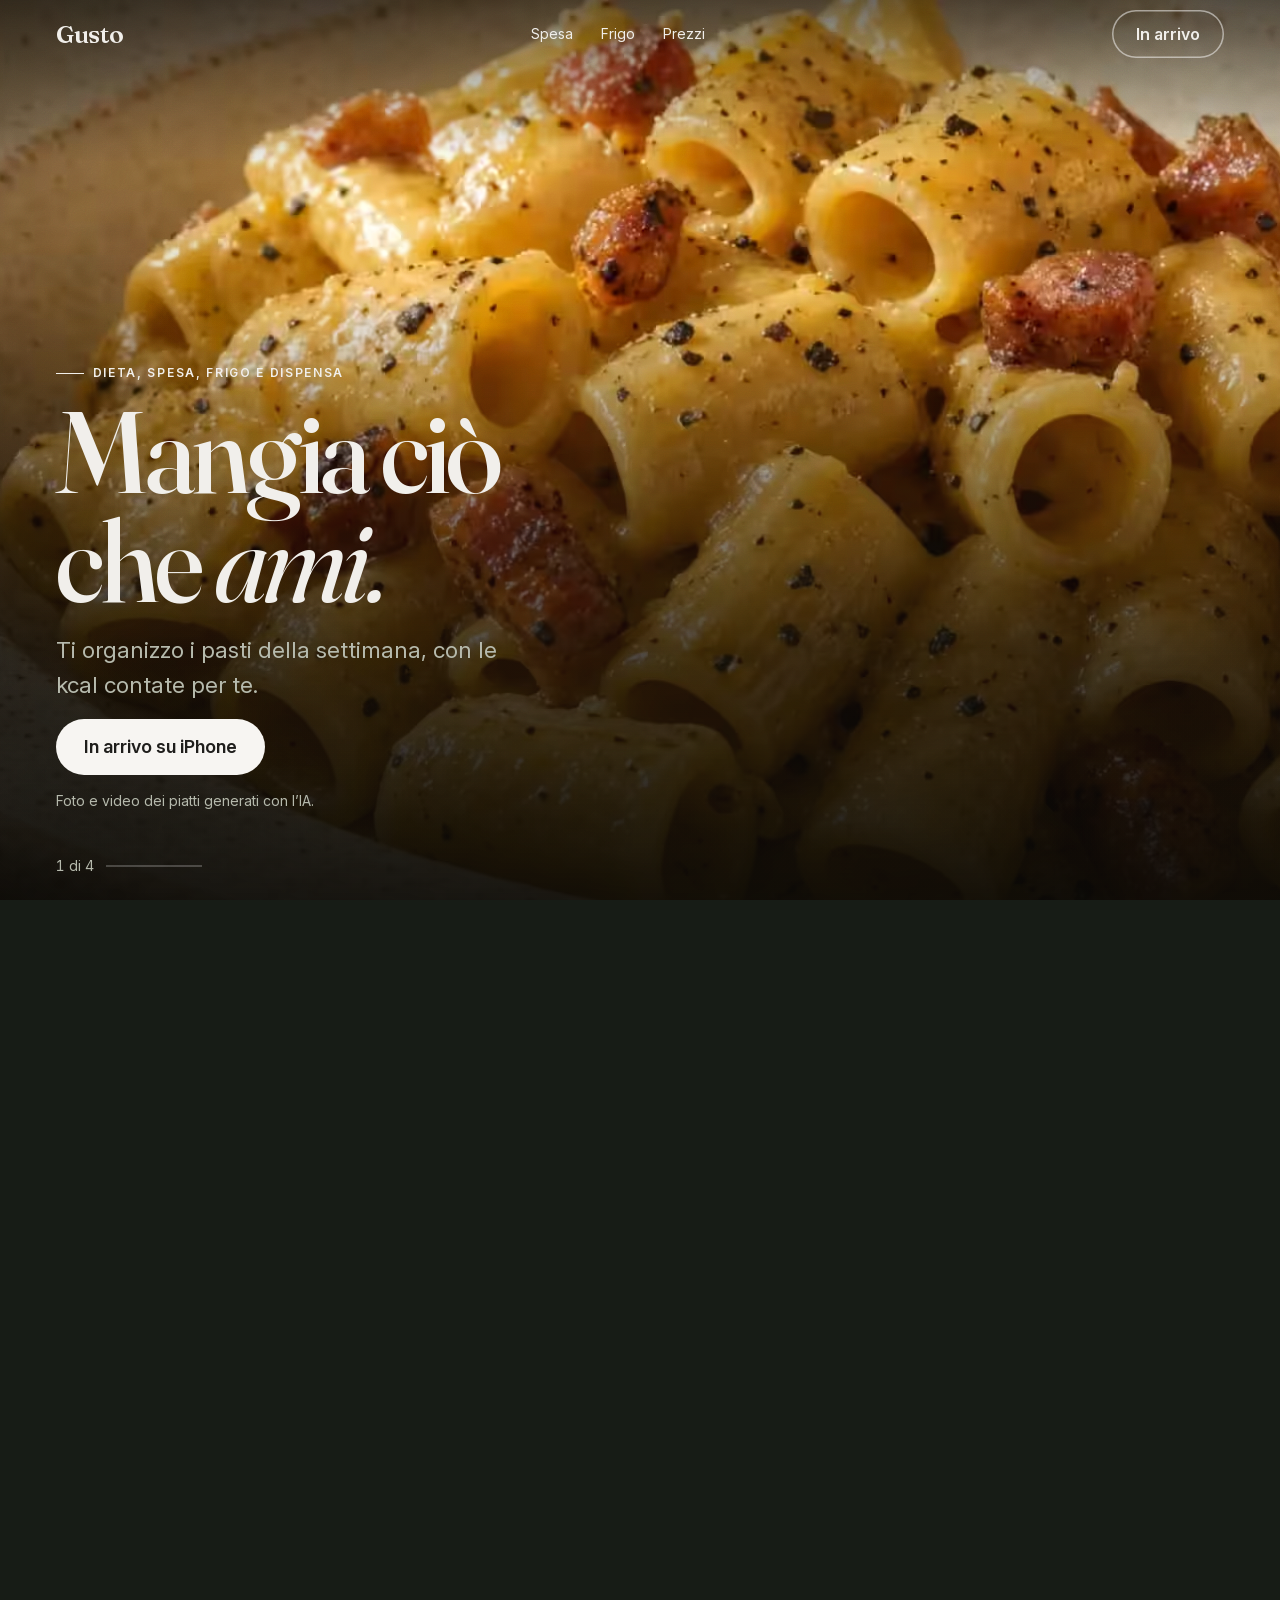
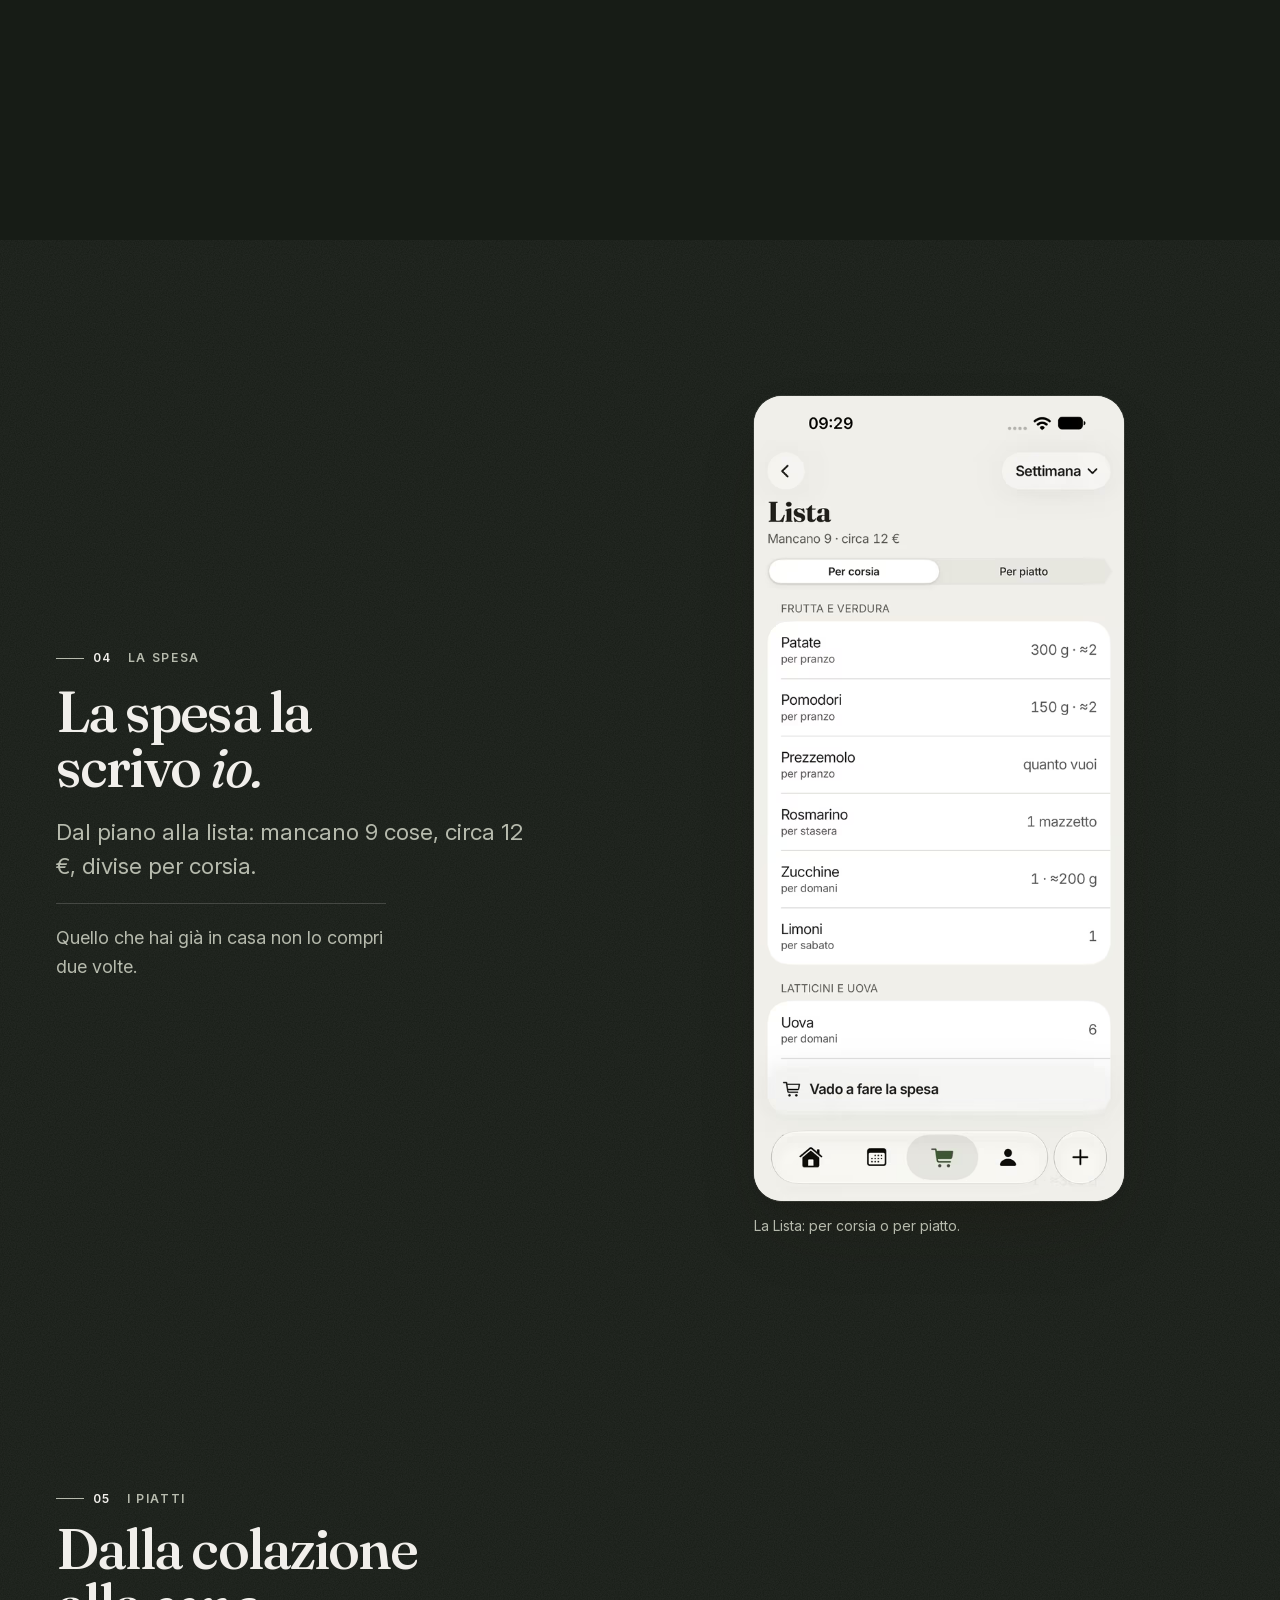
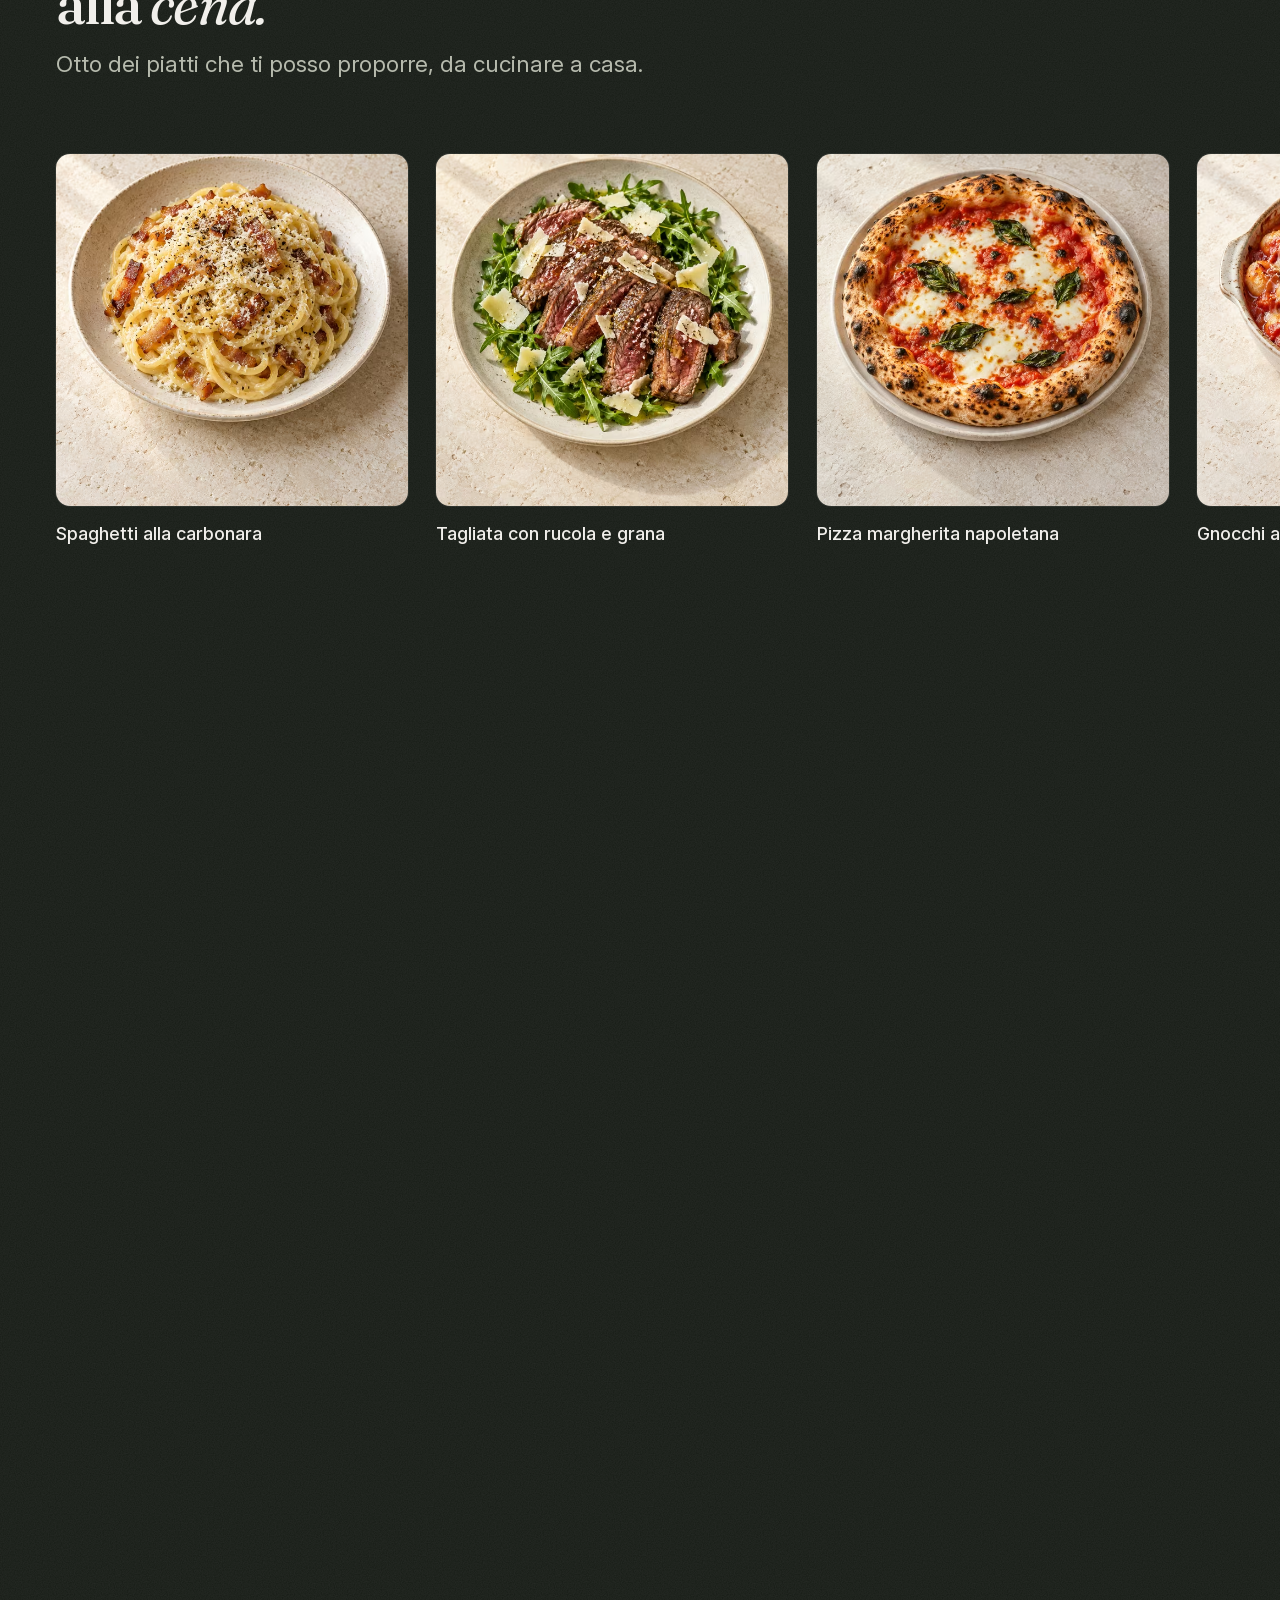
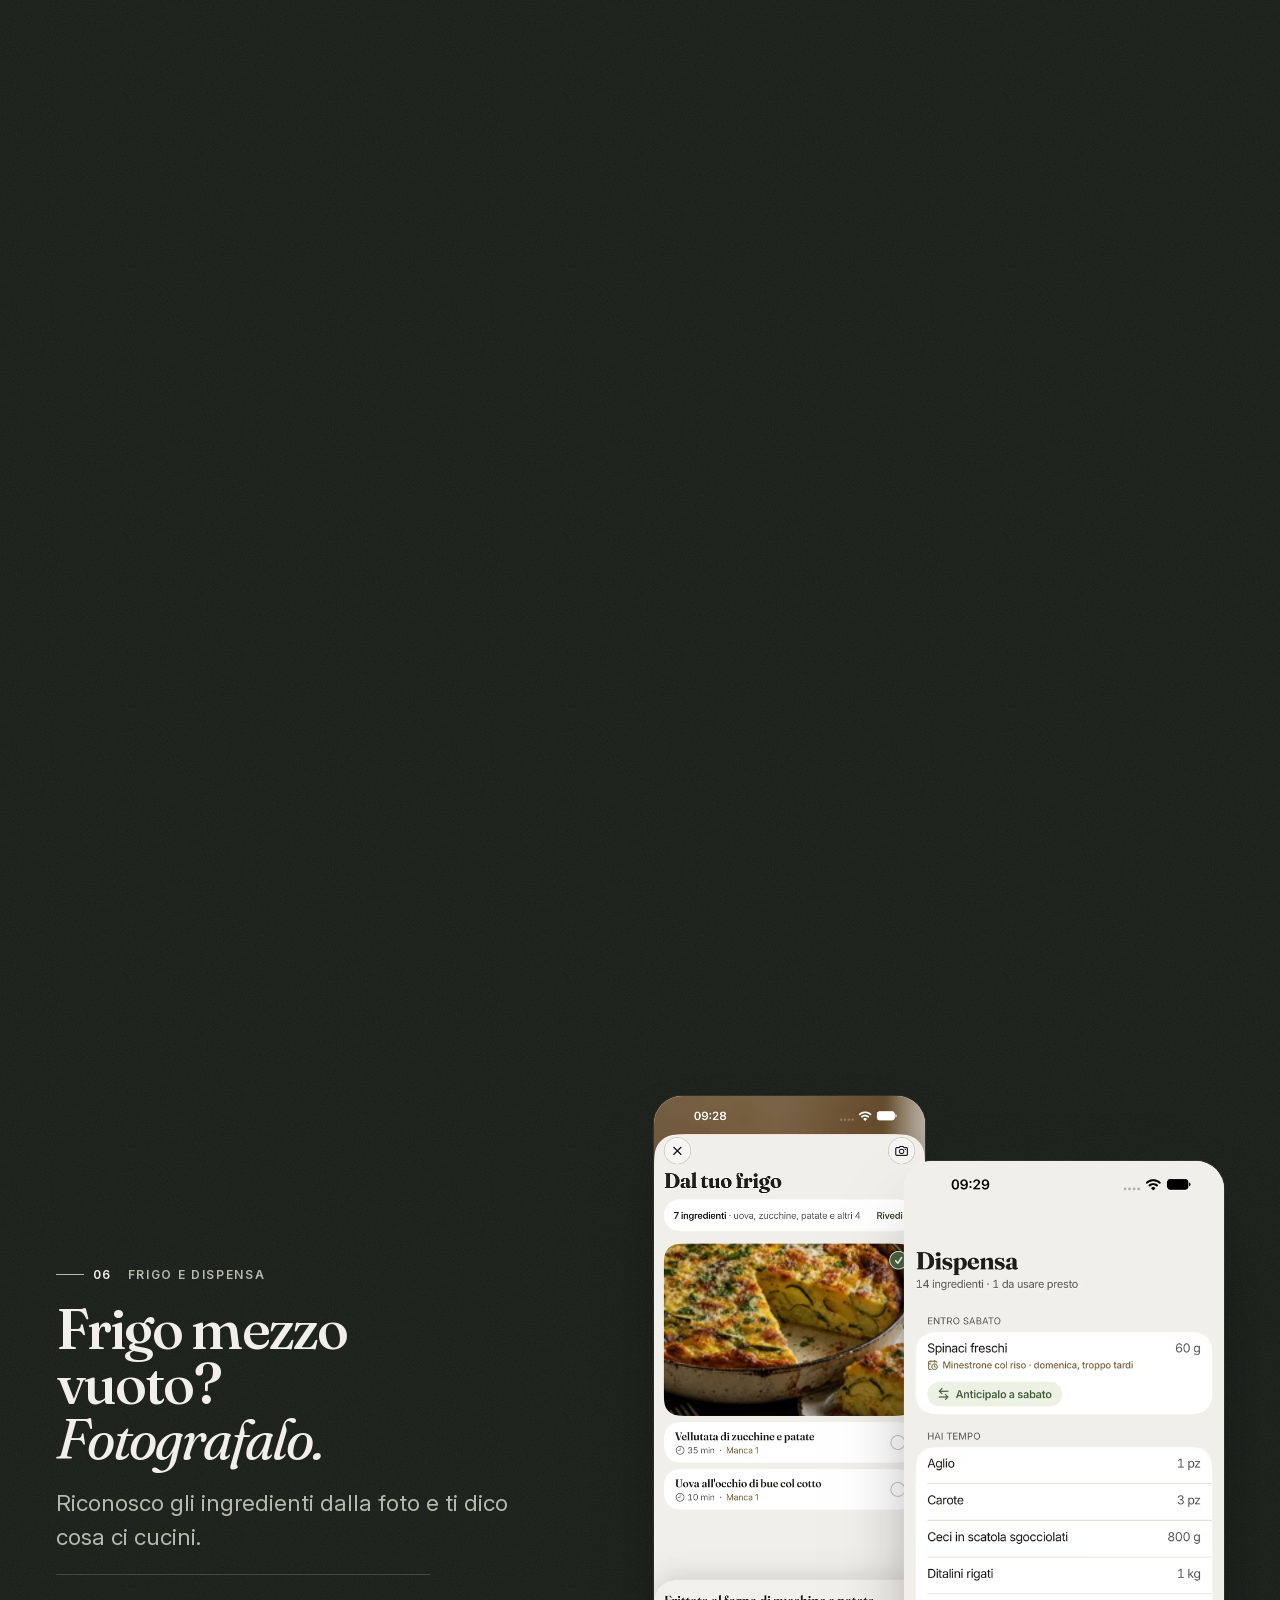
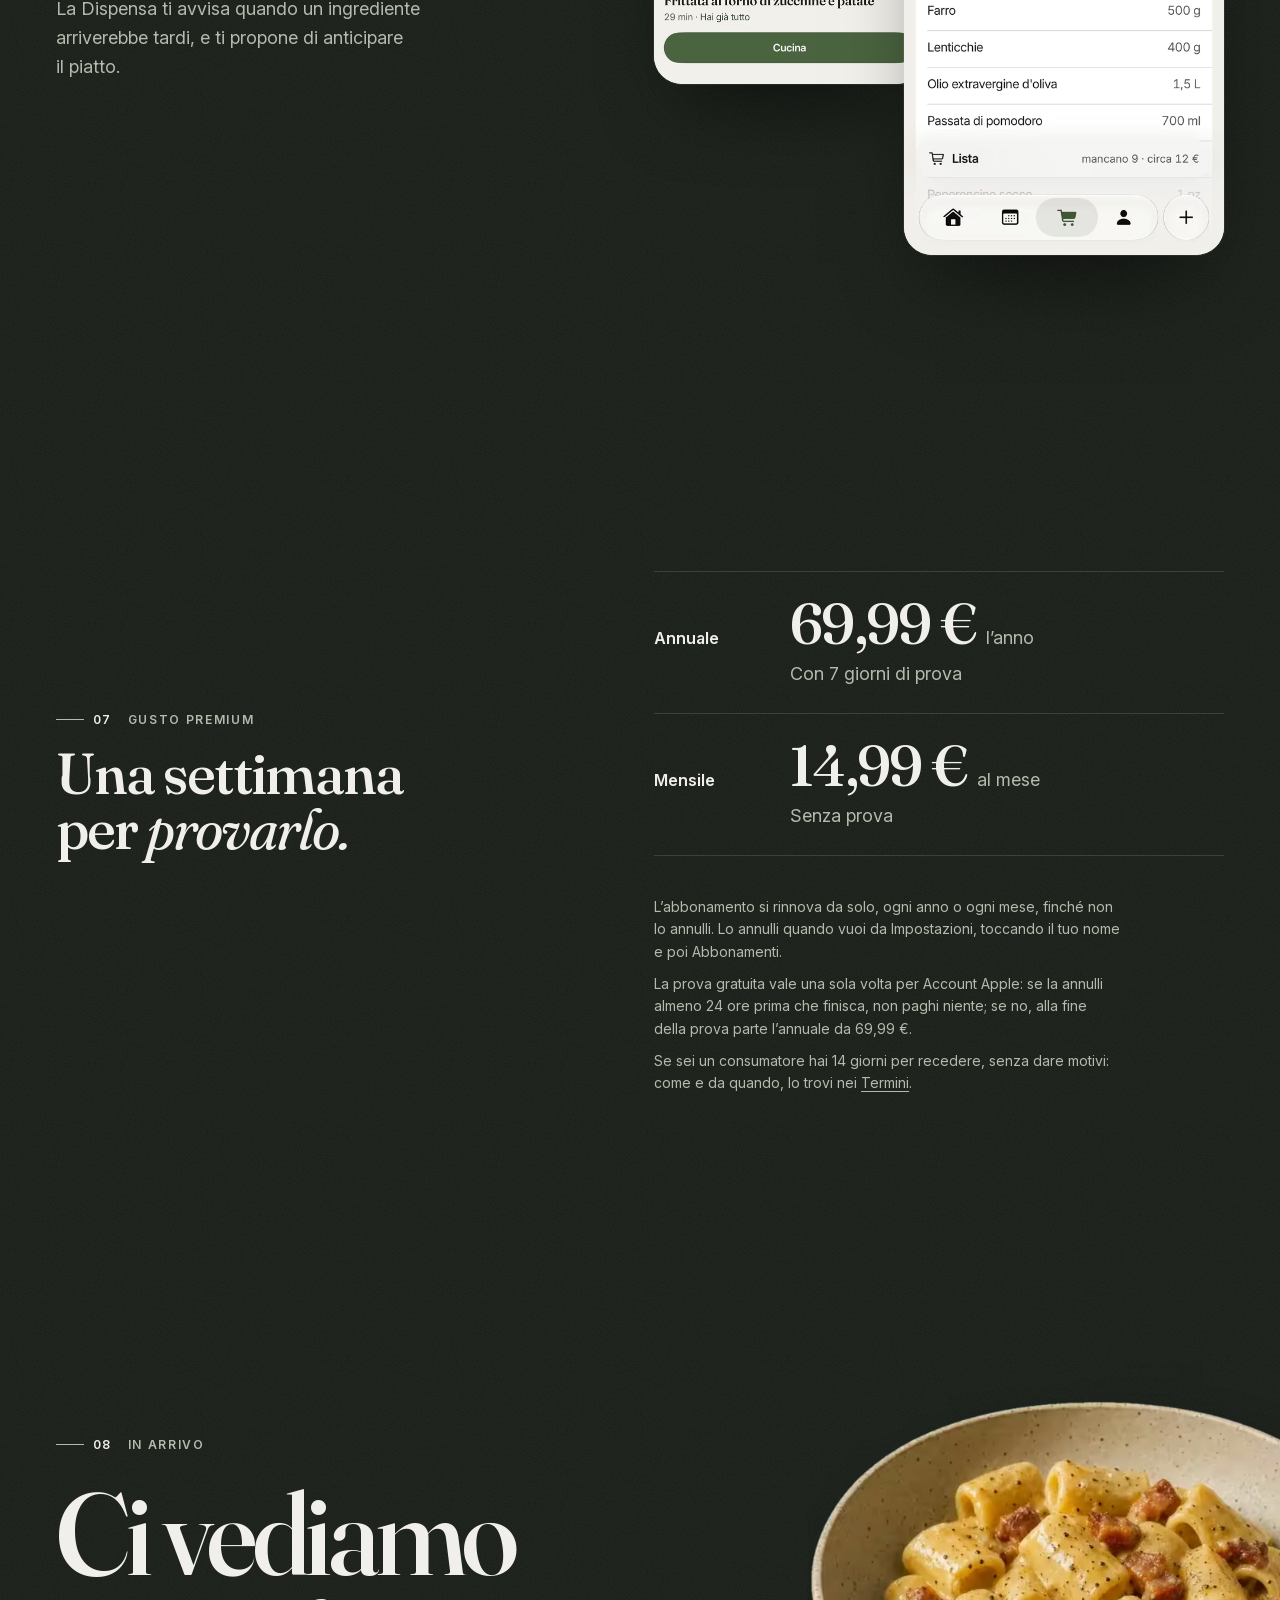
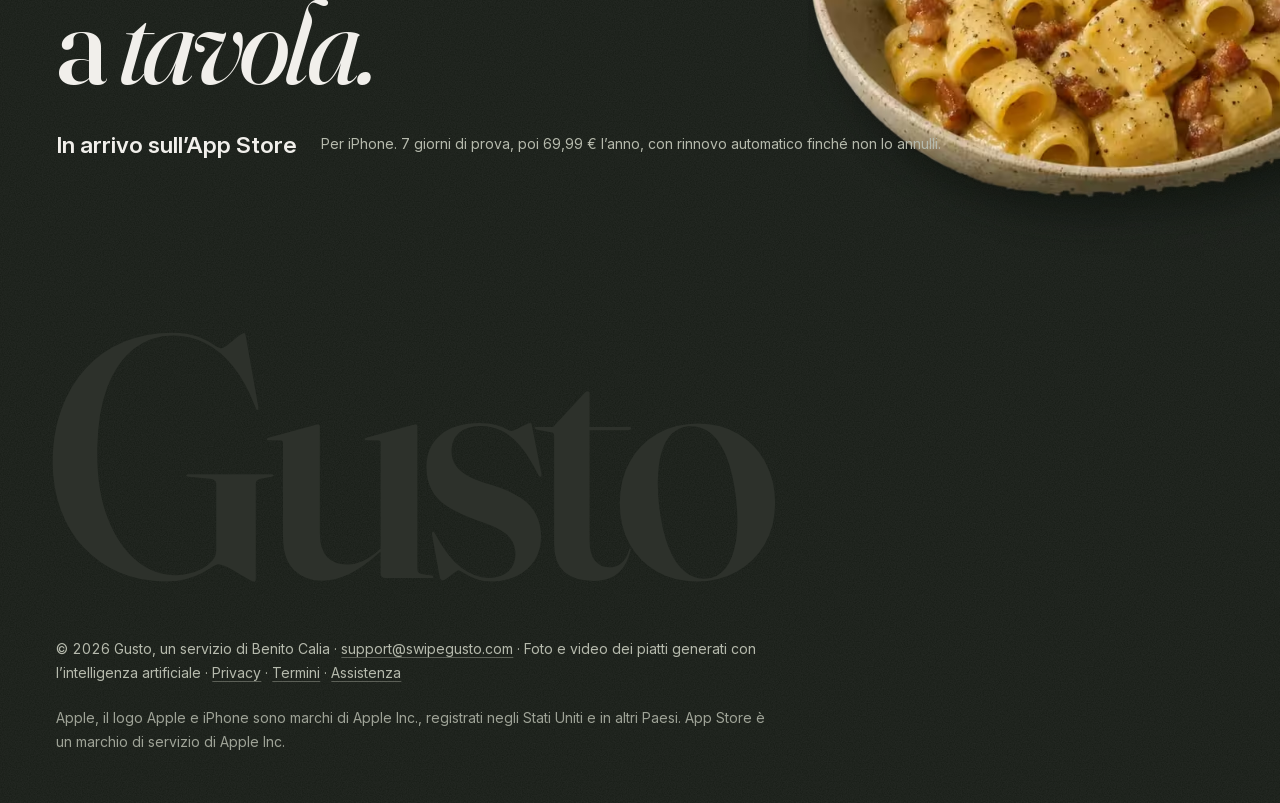
==== commit 4f51b7ea: "Sito: veloce anche sulle reti lente Stesso aspetto, stesse parole. Cambia come arriva: - la prima vi" ====
--- a/index.html
+++ b/index.html
@@ -3,17 +3,6 @@
 <head>
 <meta charset="utf-8">
 <meta name="viewport" content="width=device-width, initial-scale=1, viewport-fit=cover">
-<!--
-  GUSTO · VERSIONE 4 «DAL PIATTO» (UFF-544, 12/11/2026; rifinita in UFF-546 e UFF-553 coi testi legali di Livia del 12/11).
-  Pubblicata il 12/11/2026 (UFF-559), prima che l'app sia sull'App Store: al posto del bollino, «In arrivo sull'App Store».
-  L'avviso IA è fermo, visibile dal primo istante; Privacy e Termini in privacy/ e termini/.
-  L'idea: si parte dentro una carbonara fumante. Scorri, e la camera si allontana finché vedi il piatto sulla tavola; qualcuno
-  appoggia il telefono accanto, con Gusto aperto sulla stessa carbonara; tocchi «Cambia», scegli, e il piatto in tavola diventa
-  una tagliata; poi la camera si alza e vedi tutta la settimana. Una scena sola, continua: due riprese generate dalla stessa
-  foto (l'avvicinamento letto al contrario, poi la gru), il telefono in 3D con le schermate vere della prima schermata dell'app,
-  e un liquido che scopre il piatto nuovo.
-  Ferma (senza script, o con «Riduci movimento») la pagina è già tutta lì: il macro col titolo, poi i passi in fila con le foto.
--->
 <title>Gusto: Mangia ciò che ami · Dieta, spesa, frigo e dispensa</title>
 <meta name="description" content="Gusto ti organizza i pasti della settimana con le kcal contate per te, scrive la lista della spesa e ti dice cosa cucinare con quello che hai in frigo.">
 <meta property="og:type" content="website">
@@ -28,19 +17,30 @@
 <meta name="theme-color" content="#171C16">
 <link rel="icon" href="img/icona-64.png" type="image/png" sizes="64x64">
 <link rel="apple-touch-icon" href="img/icona-180.png">
-<link rel="preload" href="caratteri/fraunces-normal-latin.woff2" as="font" type="font/woff2" crossorigin>
+<link rel="preload" href="caratteri/fraunces-normal-latin.b8db2d49.woff2" as="font" type="font/woff2" crossorigin>
+<link rel="preload" href="caratteri/fraunces-italic-latin.0bd62827.woff2" as="font" type="font/woff2" crossorigin>
+<link rel="preload" href="caratteri/inter-normal-latin.087dd8aa.woff2" as="font" type="font/woff2" crossorigin>
 <link rel="preload" href="film4/macro-1600.avif" as="image" type="image/avif" media="(orientation: landscape)" fetchpriority="high">
 <link rel="preload" href="film4/macro-900.avif" as="image" type="image/avif" media="(orientation: portrait)" fetchpriority="high">
-<link rel="stylesheet" href="gusto.css">
-<link rel="stylesheet" href="base.css">
-<link rel="stylesheet" href="libreria/lenis.css">
-<link rel="stylesheet" href="immersivo.css">
-<link rel="stylesheet" href="pagina.css">
-<link rel="stylesheet" href="scena.css">
-<!-- Le prove: in casa (mai online) l'indirizzo può cambiare una variabile, per confrontare varianti con «foto.mjs prove». -->
+<style>:root{--sage50: #ECF1E4;--sage100: #DCE5D2;--sage300: #A8BC92;--sage500: #8FA67D;--sage700: #4A6340;--sage900: #3B4F34;--tomato50: #FBEDE9;--tomato100: #F3DCD5;--tomato300: #E5A493;--tomato500: #CE4E3B;--tomato700: #9C4437;--tomato900: #7F3D33;--ambra50: #F9F1E4;--ambra100: #F1E3C8;--ambra300: #DDB077;--ambra500: #B9873F;--ambra700: #84663C;--ambra900: #645031;--ambraTextOnFill: #84663C;--cool50: #EFF2F5;--cool100: #E2E7EB;--cool300: #C3CFD8;--cool500: #8296A8;--cool700: #556877;--cool900: #3F4E59;--surfaceBase: #F1EFEB;--surfaceAlt: #E9E6E1;--surfaceTint: #F7F5F2;--surfaceRaised: #FFFFFF;--creamDeep: #DAD5CC;--iconTileFill: #E9E6E1;--iconTileFillOnTint: #FFFFFF;--borderSoft: #DCD8D0;--borderStrong: #C6C1B8;--borderTrack: #E7E4DE;--borderControl: #898579;--textPrimary: #1F1E1C;--textSecondary: #5A5955;--textTertiary: #6F6D65;--textMuted: #6E6A5F;--textInverse: #FFFFFF;--vibePositiveBg: #ECF1E4;--allergenSelectedBg: #FBEDE9;--onbAccentText: #3B4F34;--textOnSageSoft: #3E4A38;--positiveText: #3B4F34;--brand: #4A6340;--azioneTesto: #4A6340;--barraMangiate: #4A6340;--tastoGrigio: #E9E6E1;--vetroPieno: #F7F5F2;--spacingXs: 4px;--spacingSm: 8px;--spacingMd: 12px;--spacingLg: 16px;--spacingXl: 24px;--spacing2xl: 32px;--radiusSm: 12px;--radiusMd: 16px;--radiusLg: 20px;--radiusXl: 24px;--radius2xl: 30px}:root{ --fondo: #f6f4ef; --fondo-alto: #ffffff; --fondo-tinto: #ecebe4; --inchiostro: #1d1c1a; --inchiostro-2: #55524c; --filo: color-mix(in srgb, var(--inchiostro) 14%, transparent);--azione: #2f5d3a; --su-azione: #ffffff; --titoli: Georgia, "Times New Roman", serif;--testo: system-ui, -apple-system, "Segoe UI", Roboto, sans-serif;--peso-titoli: 600; --t-manifesto: clamp(2.75rem, 1.5rem + 5vw, 5.25rem);--t-sezione: clamp(2.125rem, 1.4rem + 2.6vw, 3.25rem);--t-voce: 1.5625rem;--t-guida: clamp(1.125rem, 1.05rem + 0.4vw, 1.3125rem);--t-testo: clamp(1rem, 0.95rem + 0.25vw, 1.125rem);--t-nota: 0.875rem; --margine: clamp(1rem, 4.4vw, 4rem);--respiro-1: clamp(3.5rem, 8.4vw, 7.5rem);--respiro-2: clamp(4.5rem, 10vw, 9rem);--respiro-3: clamp(6rem, 12.2vw, 11rem);--passo: clamp(1rem, 2.2vw, 2rem);--raggio: 14px; --veloce: 120ms;--medio: 220ms;--lento: 420ms;--curva: cubic-bezier(0.23, 1, 0.32, 1)}*, *::before, *::after{box-sizing: border-box}html{-webkit-text-size-adjust: 100%;text-size-adjust: 100%;scroll-padding-top: 5.5rem}body{margin: 0;background: var(--fondo);color: var(--inchiostro);font: 400 var(--t-testo)/1.6 var(--testo);-webkit-font-smoothing: antialiased;text-rendering: optimizeLegibility;font-synthesis: none}h1, h2, h3, h4{margin: 0;font-family: var(--titoli);font-weight: var(--peso-titoli);line-height: 1.08;letter-spacing: -0.02em;text-wrap: balance}h1{font-size: var(--t-manifesto);max-width: 20ch}h2{font-size: var(--t-sezione);max-width: 30ch}h3{font-size: var(--t-voce);line-height: 1.2;max-width: 40ch}p, li{margin: 0;max-width: 65ch;text-wrap: pretty}.guida{font-size: var(--t-guida);line-height: 1.5;color: var(--inchiostro-2)}.nota{font-size: var(--t-nota);color: var(--inchiostro-2)}.numeri{font-variant-numeric: tabular-nums}img, video, svg{display: block;max-width: 100%;height: auto} ::selection{background: color-mix(in srgb, var(--azione) 24%, transparent);color: var(--inchiostro)}:focus-visible{outline: 3px solid var(--azione);outline-offset: 3px;border-radius: 4px}a{color: inherit;text-decoration-thickness: 0.08em;text-underline-offset: 0.2em}input, textarea{caret-color: var(--azione)} .salta{position: absolute;left: 1rem;top: -5rem;z-index: 100;padding: 0.75rem 1rem;border-radius: 8px;background: var(--inchiostro);color: var(--fondo)}.salta:focus{top: 1rem} .contenitore{width: min(100% - 2 * var(--margine), 82rem);margin-inline: auto}.griglia{display: grid;grid-template-columns: repeat(12, minmax(0, 1fr));gap: var(--passo)}.sezione{padding-block: var(--respiro-1)}.sezione--ampia{padding-block: var(--respiro-2)}.sezione--grande{padding-block: var(--respiro-3)}.sezione--tinta{background: var(--fondo-tinto)}@media (max-width: 60rem){.griglia > *{grid-column: 1 / -1 !important}} .barra{position: sticky;top: 0;z-index: 10;background: color-mix(in srgb, var(--fondo) 90%, transparent);backdrop-filter: blur(14px);-webkit-backdrop-filter: blur(14px);padding-top: env(safe-area-inset-top)}.barra > .contenitore{display: flex;align-items: center;justify-content: space-between;gap: 1rem;min-height: 4.25rem}.barra nav{display: flex;gap: 0.25rem}.barra nav a{display: inline-flex;align-items: center;min-height: 44px;padding-inline: 0.75rem;border-radius: 8px;text-decoration: none;white-space: nowrap;font-size: var(--t-nota)}.marchio{display: inline-flex;align-items: center;min-height: 44px;font: var(--peso-titoli) 1.375rem/1 var(--titoli);text-decoration: none}@media (max-width: 40rem){.barra nav{display: none}} .tasto{display: inline-flex;align-items: center;justify-content: center;gap: 0.5rem;min-height: 48px;padding: 0 1.5rem;border: 0;border-radius: 999px;background: var(--azione);color: var(--su-azione);font: 600 1rem/1 var(--testo);text-decoration: none;white-space: nowrap;cursor: pointer;transition: transform var(--veloce) var(--curva), background-color var(--medio) var(--curva)}.tasto:active{transform: scale(0.97)}.tasto--quieto{background: transparent;color: var(--inchiostro);box-shadow: inset 0 0 0 1.5px var(--filo)}.tasto[disabled], .tasto[aria-disabled="true"]{opacity: 0.5;cursor: not-allowed}.tasto[aria-busy="true"]{cursor: progress;opacity: 0.8}@media (hover: hover){.tasto:hover{background: color-mix(in srgb, var(--azione) 88%, black)}.tasto--quieto:hover{background: color-mix(in srgb, var(--inchiostro) 6%, transparent)}.barra nav a:hover{background: color-mix(in srgb, var(--inchiostro) 6%, transparent)}}@media (max-width: 40rem){.tasto--largo{display: flex;width: 100%}} label{display: block;margin-bottom: 0.4rem;font-weight: 600}input:not([type="checkbox"]):not([type="radio"]), textarea, select{width: 100%;min-height: 48px;padding: 0.6rem 0.9rem;border: 1.5px solid var(--filo);border-radius: 10px;background: var(--fondo-alto);color: var(--inchiostro);font: inherit;font-size: max(1rem, 16px)}[aria-invalid="true"]{border-color: #b3261e}.errore{margin-top: 0.4rem;color: #8c1d18;font-size: var(--t-nota)} .pie{padding-block: 3rem calc(3rem + env(safe-area-inset-bottom));border-top: 1px solid var(--filo);color: var(--inchiostro-2);font-size: var(--t-nota)}.pie a{display: inline-flex;align-items: center;min-height: 44px} @media (prefers-reduced-motion: no-preference){.entra{animation: entra var(--lento) var(--curva) both}.entra:nth-child(2){animation-delay: 40ms}.entra:nth-child(3){animation-delay: 80ms}@keyframes entra{from{opacity: 0;transform: translateY(8px)}}}@media (prefers-reduced-motion: reduce){*, *::before, *::after{animation-duration: 0.01ms !important;transition-duration: 0.01ms !important;scroll-behavior: auto !important}}html.lenis, html.lenis body{height: auto}.lenis:not(.lenis-autoToggle).lenis-stopped{overflow: clip}.lenis [data-lenis-prevent], .lenis [data-lenis-prevent-wheel], .lenis [data-lenis-prevent-touch], .lenis [data-lenis-prevent-vertical], .lenis [data-lenis-prevent-horizontal]{overscroll-behavior: contain}.lenis.lenis-smooth iframe{pointer-events: none}.lenis.lenis-autoToggle{transition-property: overflow;transition-duration: 1ms;transition-behavior: allow-discrete}:root{--t-manifesto: clamp(2.875rem, 1.15rem + 7.6vw, 8.75rem);--t-sezione: clamp(2.125rem, 1.25rem + 3.9vw, 5rem);--t-guida: clamp(1.125rem, 1.02rem + 0.5vw, 1.4375rem)}h1{line-height: 0.96;letter-spacing: -0.035em;font-optical-sizing: auto}h2{line-height: 1;letter-spacing: -0.03em;font-optical-sizing: auto}h3{letter-spacing: -0.015em}.etichetta{display: inline-flex;align-items: center;gap: 0.7em;margin: 0;font: 600 0.75rem/1 var(--testo);letter-spacing: 0.14em;text-transform: uppercase;color: var(--inchiostro-2)}.etichetta b{font-weight: 600;color: var(--inchiostro);font-variant-numeric: tabular-nums} .etichetta::before{content: "";width: 1.75rem;height: 1px;background: currentColor} @property --fondo{syntax: "<color>";inherits: true;initial-value: #f6f4ef}@property --inchiostro{syntax: "<color>";inherits: true;initial-value: #1d1c1a}@property --inchiostro-2{syntax: "<color>";inherits: true;initial-value: #55524c}@property --azione{syntax: "<color>";inherits: true;initial-value: #2f5d3a}@property --su-azione{syntax: "<color>";inherits: true;initial-value: #ffffff}:root{--scura-fondo: #1b211c;--scura-inchiostro: #f3f1ea;--scura-inchiostro-2: #b7bcae;--scura-azione: #f3f1ea;--scura-su-azione: #1b211c;--colore-fondo: #2f5d3a;--colore-inchiostro: #ffffff;--colore-inchiostro-2: #dfe8dc;--colore-azione: #ffffff;--colore-su-azione: #2f5d3a;--luce-forza: 62%}html.vivo{transition: --fondo 700ms linear, --inchiostro 700ms linear, --inchiostro-2 700ms linear, --azione 700ms linear, --su-azione 700ms linear}html[data-aria="scura"], html:not(.vivo) [data-aria="scura"], html.fermo [data-aria="scura"]{--fondo: var(--scura-fondo);--inchiostro: var(--scura-inchiostro);--inchiostro-2: var(--scura-inchiostro-2);--azione: var(--scura-azione);--su-azione: var(--scura-su-azione);--luce-forza: 8%}html[data-aria="colore"], html:not(.vivo) [data-aria="colore"], html.fermo [data-aria="colore"]{--fondo: var(--colore-fondo);--inchiostro: var(--colore-inchiostro);--inchiostro-2: var(--colore-inchiostro-2);--azione: var(--colore-azione);--su-azione: var(--colore-su-azione);--luce-forza: 14%}html:not(.vivo) [data-aria], html.fermo [data-aria]{background-color: var(--fondo);color: var(--inchiostro)} @media (prefers-reduced-motion: reduce){[data-aria="scura"]{--fondo: var(--scura-fondo);--inchiostro: var(--scura-inchiostro);--inchiostro-2: var(--scura-inchiostro-2);--azione: var(--scura-azione);--su-azione: var(--scura-su-azione)}[data-aria="colore"]{--fondo: var(--colore-fondo);--inchiostro: var(--colore-inchiostro);--inchiostro-2: var(--colore-inchiostro-2);--azione: var(--colore-azione);--su-azione: var(--colore-su-azione)}[data-aria]{background-color: var(--fondo);color: var(--inchiostro);transition: none !important}} body{background-image: url("data:image/svg+xml,%3Csvg xmlns='http://www.w3.org/2000/svg' width='220' height='220'%3E%3Cfilter id='g'%3E%3CfeTurbulence type='fractalNoise' baseFrequency='.85' numOctaves='2' stitchTiles='stitch'/%3E%3CfeColorMatrix values='0 0 0 0 .5 0 0 0 0 .5 0 0 0 0 .5 0 0 0 .55 0'/%3E%3C/filter%3E%3Crect width='100%25' height='100%25' filter='url(%23g)' opacity='.16'/%3E%3C/svg%3E")} .luce{background-image: radial-gradient(ellipse 62% 48% at var(--luce-x, 70%) var(--luce-y, 42%), color-mix(in oklab, white var(--luce-forza), var(--fondo)) 0%, transparent 72%)} .avanza{position: fixed;inset: 0 0 auto 0;z-index: 12;height: 2px;background: var(--azione);transform-origin: left;transform: scaleX(0);pointer-events: none}@supports (animation-timeline: scroll()){@media (prefers-reduced-motion: no-preference){.avanza{animation: avanza linear both;animation-timeline: scroll(root)}}}@keyframes avanza{to{transform: scaleX(1)}}.firma{display: block;margin: 0;font: var(--peso-titoli) clamp(5rem, 27vw, 26rem)/0.78 var(--titoli);letter-spacing: -0.055em;white-space: nowrap;color: var(--inchiostro)} .tasto--grande{min-height: 60px;padding-inline: 2rem;font-size: 1.125rem} html.vivo:not(.pronto) [data-apre]{visibility: hidden}.riga-mask{padding-block: 0.14em;margin-block: -0.14em} .palco-fisso{position: fixed;inset: 0 0 auto 0;height: 100lvh;z-index: 5;pointer-events: none;opacity: 0;transition: opacity 450ms linear}.palco-fisso canvas{display: block;width: 100%;height: 100%}html.in-3d .palco-fisso{opacity: 1}.posto{transition: opacity 300ms linear}html.in-3d .posto{opacity: 0} .lastra{margin: 0;border: 7px solid #18181b;border-radius: 15.5% / 7.3%;background: #18181b;overflow: clip;box-shadow: 0 2.2rem 4rem -1.6rem rgb(0 0 0 / 0.32)}.lastra img{width: 100%;height: 100%;object-fit: cover} .scena .cornice{display: grid;gap: var(--passo);padding-block: var(--respiro-1)}.scena .passi{list-style: none;margin: 0;padding: 0;display: grid;gap: var(--respiro-1)}.scena .passi.contenitore{margin-inline: auto} .scena .passo{display: grid;gap: 1.5rem;justify-items: center;align-items: center;max-width: none}.scena .passo .lastra{width: min(62%, 17rem)}.scena .passo__testo{display: grid;gap: 0.75rem;justify-self: stretch}.scena .segno{display: none}@media (min-width: 60rem){.scena .passo{grid-template-columns: 1fr 1fr;gap: var(--passo)}.scena .passo .lastra{order: 2;width: auto;height: min(66svh, 36rem);aspect-ratio: var(--forma, 780 / 1690)}.scena .passo__testo{max-width: 30rem}}.scena.in-scena{height: calc((var(--schermate, 2) + 1) * 100svh)}.scena.in-scena .cornice{position: sticky;top: 0;height: 100svh;padding-block: 5rem 3.5rem;overflow: clip;grid-template-rows: auto 1fr;align-items: center}.scena.in-scena .passi{gap: 0;height: 100%}.scena.in-scena .passo{grid-area: 1 / 1;align-content: center}.scena.in-scena .segno{display: flex;align-items: center;gap: 0.75rem;position: absolute;left: 0;bottom: 1.25rem;margin: 0;font-size: var(--t-nota);color: var(--inchiostro-2);font-variant-numeric: tabular-nums}.scena .segno__filo{width: 6rem;height: 2px;background: var(--filo);overflow: clip}.scena .segno__filo span{display: block;height: 100%;background: var(--inchiostro);transform: scaleX(0);transform-origin: left}@media (max-width: 59.99rem){.scena.in-scena .cornice{padding-block: 4.75rem 3rem}.scena.in-scena .passo{grid-template-rows: auto auto;gap: 1rem}.scena.in-scena .passo .lastra{width: auto;height: min(46svh, 26rem);aspect-ratio: var(--forma, 780 / 1690)}} .palco-fisso--dietro{z-index: 0}.palco-fisso--dietro ~ main, .palco-fisso--dietro ~ footer{position: relative;z-index: 1}.palco-fisso--dietro ~ main > section:not(.film){background-color: var(--fondo)}.scena.film{--fondo: var(--scura-fondo);--inchiostro: var(--scura-inchiostro);--inchiostro-2: var(--scura-inchiostro-2);--azione: var(--scura-azione);--su-azione: var(--scura-su-azione);color: var(--inchiostro)}.film .cornice{position: relative;padding-block: 0 var(--respiro-1)}.film__foto{width: 100%;height: min(72svh, 46rem);object-fit: cover}.film .passi{margin-top: var(--respiro-1)}.film.in-scena .cornice{padding: 0;display: block}.film.in-scena .film__foto{position: absolute;inset: 0;height: 100%}.film.in-scena .cornice::before{content: "";position: absolute;inset: 0;pointer-events: none;background: radial-gradient(ellipse 85% 75% at 50% 42%, transparent 40%, rgb(8 6 5 / 0.6) 100%), linear-gradient(to top, rgb(8 6 5 / 0.92) 0%, rgb(8 6 5 / 0.78) 24%, rgb(8 6 5 / 0.5) 42%, transparent 64%)}.film.in-scena .passi{position: absolute;inset: 0;margin: 0 auto;height: auto}.film.in-scena .passo{grid-template-columns: 1fr;grid-template-rows: 1fr auto;align-content: stretch;justify-items: start;padding-block: 5.25rem 4.25rem;gap: 1rem}.film.in-scena .passo .lastra{justify-self: center;align-self: center;height: min(44svh, 25rem);width: auto;aspect-ratio: var(--forma, 780 / 1690)}.film.in-scena .passo__testo{grid-row: 2;max-width: none}.film.in-scena .passo--apre{grid-template-rows: 1fr;align-items: end}.film.in-scena .passo--apre .passo__testo{grid-row: 1;justify-items: start}.film.in-scena .segno{left: var(--margine);bottom: 1.4rem}@media (min-width: 60rem){.film.in-scena .cornice::before{background: radial-gradient(ellipse 80% 80% at 60% 45%, transparent 38%, rgb(8 6 5 / 0.6) 100%), linear-gradient(to right, rgb(8 6 5 / 0.86) 0%, rgb(8 6 5 / 0.5) 30%, transparent 58%)}.film.in-scena .passo{grid-template-columns: minmax(0, 1fr) minmax(0, 1fr);grid-template-rows: 1fr;align-items: center;padding-block: 6rem 5rem}.film.in-scena .passo .lastra{grid-column: 2;grid-row: 1;height: min(64svh, 36rem);order: 0}.film.in-scena .passo__testo{grid-column: 1;grid-row: 1;align-self: center}.film.in-scena .passo--apre .passo__testo{align-self: end;padding-bottom: 2.5rem}} .film .cornice > canvas.sequenza{position: absolute;inset: 0;width: 100%;height: 100%} .fila{list-style: none;margin: 0;padding: 0.5rem var(--margine) 1.5rem;display: flex;gap: var(--passo);overflow-x: auto;scroll-snap-type: x mandatory;scroll-padding-inline: var(--margine);overscroll-behavior-x: contain}.fila > *{flex: none;width: min(78vw, 24rem);scroll-snap-align: start}.di-lato.in-fila{height: calc(100svh + var(--corsa, 0px));padding-block: 0}.di-lato.in-fila .cornice{position: sticky;top: 0;height: 100svh;overflow: clip;display: grid;grid-template-columns: minmax(0, 1fr);align-content: center;gap: var(--passo)}.di-lato.in-fila .fila{overflow: visible;scroll-snap-type: none;width: max-content} @supports (animation-timeline: view()){@media (prefers-reduced-motion: no-preference){.strato{animation: strato linear both;animation-timeline: view();animation-range: cover}}}@keyframes strato{from{translate: 0 calc(var(--v, 0.3) * 12vh)}to{translate: 0 calc(var(--v, 0.3) * -12vh)}} @media (prefers-reduced-motion: no-preference){@view-transition{navigation: auto}}@font-face{font-family: "Fraunces";font-style: normal;font-weight: 380 640;font-display: swap;src: url("caratteri/fraunces-normal-latin.b8db2d49.woff2") format("woff2")}@font-face{font-family: "Fraunces";font-style: italic;font-weight: 380 640;font-display: swap;src: url("caratteri/fraunces-italic-latin.0bd62827.woff2") format("woff2")}@font-face{font-family: "Inter";font-style: normal;font-weight: 400 600;font-display: swap;src: url("caratteri/inter-normal-latin.087dd8aa.woff2") format("woff2")}:root{ --fondo: var(--surfaceBase);--fondo-alto: var(--surfaceRaised);--fondo-tinto: var(--surfaceAlt);--inchiostro: var(--textPrimary);--inchiostro-2: var(--textSecondary);--azione: var(--sage700); --su-azione: var(--textInverse);--titoli: "Fraunces", Georgia, serif;--testo: "Inter", system-ui, -apple-system, sans-serif;--peso-titoli: 520; --scura-fondo: #171C16;--scura-inchiostro: var(--surfaceBase);--scura-inchiostro-2: #B6BAAD;--scura-azione: var(--surfaceTint);--scura-su-azione: #1F1E1C; --colore-fondo: var(--sage900);--colore-inchiostro: var(--surfaceTint);--colore-inchiostro-2: var(--sage100);--colore-azione: var(--surfaceTint);--colore-su-azione: var(--sage900);--luce-forza: 58%;--raggio: 14px;--raggio-grande: 28px;--t-manifesto: clamp(3.25rem, 1.2rem + 7.6vw, 8.5rem);--t-sezione: clamp(2.125rem, 1.2rem + 2.9vw, 3.875rem); --ombra-cosa: drop-shadow(0.9rem 1.4rem 1.4rem rgb(52 40 22 / 0.24)) drop-shadow(0.15rem 0.3rem 0.25rem rgb(52 40 22 / 0.18))}@property --fondo{syntax: "<color>";inherits: true;initial-value: #F1EFEB}h1, h2, h3{font-weight: var(--peso-titoli)}h1{line-height: 0.94;letter-spacing: -0.04em}h2{line-height: 0.98;letter-spacing: -0.035em}em{font-style: italic;font-weight: 400} .barra{position: fixed;inset: 0 0 auto 0}html{scroll-padding-top: 4.5rem}.marchio{font-weight: 600;font-size: var(--t-voce);letter-spacing: -0.02em}::selection{background: color-mix(in srgb, var(--azione) 26%, transparent)}.etichetta b{font-weight: 600;margin-right: 0.6em} .scena .passi.contenitore{margin-inline: auto}img{height: auto} .schermata{margin: 0;border-radius: var(--raggio-grande);overflow: clip;background: #FFFFFF;box-shadow: 0 0 0 1px color-mix(in srgb, var(--inchiostro) 10%, transparent), 0 2.2rem 4.5rem -1.8rem rgb(30 24 16 / 0.42), 0 0.4rem 0.9rem -0.3rem rgb(30 24 16 / 0.18)}.schermata img{display: block;width: 100%} .frigo{position: relative;overflow: clip;padding-bottom: var(--respiro-2)}.frigo .griglia{align-items: start;row-gap: 3rem}.frigo__testo{grid-column: 1 / span 5;display: grid;gap: 1.25rem;align-self: center}.frigo__testo h2{max-width: 11ch}.frigo__nota{max-width: 34ch;color: var(--inchiostro-2);padding-top: 1.25rem;border-top: 1px solid color-mix(in srgb, var(--inchiostro) 18%, transparent)}.frigo .schermata{box-shadow: 0 0 0 1px rgb(255 255 255 / 0.08), 0 2.5rem 5rem -2rem rgb(0 0 0 / 0.6)}.frigo__grande{grid-column: 7 / span 3;grid-row: 1}.frigo__piccola{grid-column: 10 / span 3;grid-row: 1;margin-top: 24%;margin-left: -18%}@media (max-width: 60rem){.frigo__testo{grid-row: 1}.frigo__grande{grid-row: 2;width: 62%;justify-self: start}.frigo__piccola{grid-row: 2;width: 44%;justify-self: end;margin: 34% 0 0}} .prezzi{min-height: 100svh;display: grid;align-content: center}.prezzi .griglia{align-items: end;row-gap: 2.5rem}.prezzi__testo{grid-column: 1 / span 5;display: grid;gap: 1.25rem}.prezzi__testo h2{max-width: 10ch}.prezzi__righe{grid-column: 7 / span 6;margin: 0}.prezzi__riga{display: grid;grid-template-columns: 7rem 1fr;column-gap: 1.5rem;align-items: baseline;padding-block: 1.5rem;border-top: 1px solid var(--filo)}.prezzi__riga:last-child{border-bottom: 1px solid var(--filo)}.prezzi__riga dt{font: 600 1rem/1.3 var(--testo)}.prezzi__riga dd{margin: 0;grid-column: 2}.prezzi__cifra{font: var(--peso-titoli) var(--t-sezione)/1 var(--titoli);letter-spacing: -0.03em}.prezzi__cifra span{font: 400 var(--t-testo)/1 var(--testo);letter-spacing: 0;color: var(--inchiostro-2)}.prezzi__dice{margin-top: 0.5rem !important;color: var(--inchiostro-2)}.prezzi__nota{grid-column: 7 / span 6;max-width: 52ch}@media (max-width: 60rem){.prezzi__testo, .prezzi__righe, .prezzi__nota{grid-column: 1 / -1}.prezzi__riga{grid-template-columns: 6rem 1fr}} .chiude{position: relative;overflow: clip;padding-block: var(--respiro-3) 0}.chiude > .contenitore{position: relative;z-index: 1;display: grid;gap: 1.75rem;justify-items: start}.chiude h2{font-size: var(--t-manifesto);line-height: 0.94;letter-spacing: -0.04em;max-width: 8ch}.chiude__azione{display: flex;flex-wrap: wrap;align-items: center;gap: 1rem 1.5rem;max-width: none}.chiude__azione .nota{color: var(--inchiostro-2)}.chiude .firma{margin-top: var(--respiro-2);margin-left: -0.04em;color: color-mix(in oklab, var(--inchiostro) 12%, var(--fondo))}.pie a{text-decoration-color: color-mix(in srgb, currentColor 40%, transparent)}.pie{border-top: 0} a.tasto:not([href]){cursor: default}.tasto--grande{min-height: 3.5rem;padding-inline: 1.75rem;font-size: var(--t-testo)} @media (max-width: 40rem){:root{--t-nota: 1rem}} @media (prefers-reduced-motion: reduce){[data-aria="scura"]{--fondo: var(--scura-fondo);--inchiostro: var(--scura-inchiostro);--inchiostro-2: var(--scura-inchiostro-2);--azione: var(--scura-azione);--su-azione: var(--scura-su-azione)}[data-aria="colore"]{--fondo: var(--colore-fondo);--inchiostro: var(--colore-inchiostro);--inchiostro-2: var(--colore-inchiostro-2);--azione: var(--colore-azione);--su-azione: var(--colore-su-azione)}[data-aria]{background-color: var(--fondo);color: var(--inchiostro);transition: none !important}} .film__ia{max-width: 34ch;margin-top: -0.2rem} .segnaposto{background: var(--tomato700);color: #fff;padding: 0.05em 0.45em;border-radius: 4px;font-weight: 600;letter-spacing: 0.02em;white-space: nowrap} .in-arrivo{font: 600 var(--t-guida)/1.3 var(--testo);color: var(--inchiostro);padding-block: 0.25rem} .bollino{display: inline-flex;padding: 0.25rem 0}.bollino img{display: block;height: 60px;width: auto}a.bollino:not([href]){cursor: default}.bollino:focus-visible{outline: 2px solid var(--inchiostro);outline-offset: 6px;border-radius: 8px} .pie p{max-width: 80ch;line-height: 1.75}.pie__marchi{margin-top: 1.25rem;opacity: 0.85}@media (max-width: 40rem){.chiude__azione{flex-direction: column;align-items: flex-start}} .pie a{display: inline;min-height: 0;padding-block: 0.65em}.pie__pezzo{white-space: nowrap} .prezzi__nota--tre{display: grid;gap: 0.6rem}:root{--t-dalpiatto: clamp(3.25rem, 1.2rem + 7.6vw, 8.5rem)} html.sul-film .barra{background: transparent;border-color: transparent;-webkit-backdrop-filter: none;backdrop-filter: none}html.sul-film .barra{--inchiostro: var(--scura-inchiostro);--azione: var(--scura-azione);--su-azione: var(--scura-su-azione);color: var(--inchiostro)}html.vivo .barra{transition: background-color 400ms linear} html.sul-film .barra .tasto{background: transparent;color: var(--inchiostro);box-shadow: inset 0 0 0 1.5px rgb(255 255 255 / 0.5)}@media (hover: hover){html.sul-film .barra .tasto:hover{background: rgb(255 255 255 / 0.12)}} .film.in-scena .passo{pointer-events: none}.film.in-scena .passo a, .film.in-scena .passo button{pointer-events: auto}.film.in-scena .passo[data-fuori] a, .film.in-scena .passo[data-fuori] button{pointer-events: none} .scena.film{background-color: var(--fondo)} .film__foto{background: var(--anteprima, none) center / cover no-repeat} html.vivo:not(.acceso) .film.in-scena .passo:not(.passo--apre){opacity: 0} html.vivo.pronto:not(.acceso) [data-apre]{animation: compare 500ms var(--curva) both}@keyframes compare{from{opacity: 0}} .film h1{font-size: var(--t-dalpiatto);font-weight: 500;max-width: 7.5ch;color: var(--inchiostro)}.film h2{font-size: var(--t-sezione);font-weight: 500;max-width: 11ch}.film .guida{max-width: 30ch;color: var(--inchiostro-2)}.film .passo__testo{display: grid;gap: 1.1rem;justify-items: start}.film .etichetta{color: var(--inchiostro)}.film .etichetta b{color: var(--inchiostro)}.film__velo, .film__tela3d, .film__lastra, .sequenza, .film__vapore{display: none}.passo__fermo{position: relative;width: 100%}.passo__foto{width: 100%;border-radius: var(--raggio)}.passo__schermata{position: absolute;left: 6%;bottom: -6%;width: 22%}.film__fine{display: block}.film__fine img{width: 100%;border-radius: var(--raggio)}@media (min-width: 60rem){.film .passo{grid-template-columns: 5fr 7fr}} .film.in-scena .cornice::before{content: none}.film.in-scena .sequenza{display: block;position: absolute;inset: 0;width: 100%;height: 100%}.film.in-scena .sequenza--gru, .film.in-scena .sequenza--giro{opacity: 0} .film.in-scena .film__vapore{display: block;position: absolute;inset: 0;width: 100%;height: 100%;object-fit: cover;pointer-events: none}.film.in-scena .film__tela3d{display: block;position: absolute;inset: 0;width: 100%;height: 100%;pointer-events: none}.film.in-scena .film__velo{display: block;position: absolute;inset: 0;pointer-events: none;background: linear-gradient(to bottom, rgb(10 9 6 / 0.62) 0%, rgb(10 9 6 / 0.3) 10%, rgb(10 9 6 / 0) 20%), radial-gradient(ellipse 95% 85% at 55% 40%, transparent 50%, rgb(10 9 6 / 0.5) 100%), linear-gradient(to top, rgb(10 9 6 / 0.94) 0%, rgb(10 9 6 / 0.82) 26%, rgb(10 9 6 / 0.5) 46%, transparent 66%)}.film.in-scena .film__velo::after{content: "";position: absolute;inset: 0;opacity: 0.09;mix-blend-mode: overlay;background-image: url("data:image/svg+xml,%3Csvg xmlns='http://www.w3.org/2000/svg' width='180' height='180'%3E%3Cfilter id='g'%3E%3CfeTurbulence type='fractalNoise' baseFrequency='0.95' numOctaves='2' stitchTiles='stitch'/%3E%3C/filter%3E%3Crect width='180' height='180' filter='url(%23g)'/%3E%3C/svg%3E")} .film.in-scena.senza-3d .film__lastra{display: block;position: absolute;left: 7%;bottom: 9%;width: 13vw;max-width: 12rem;transform-origin: 50% 100%;transform: perspective(70rem) rotateX(58deg) rotateZ(-14deg);z-index: 1;opacity: 0;transition: opacity 300ms linear}.film.in-scena.senza-3d.col-telefono .film__lastra{opacity: 1}.film.in-scena .passo__fermo, .film.in-scena .film__fine{display: none}.film.in-scena .passo{padding-block: 5rem 4.5rem;z-index: 2}.film.in-scena .passo__testo{align-self: end}.film.in-scena .segno{color: var(--inchiostro-2);z-index: 2}.film.in-scena .segno__filo{background: rgb(255 255 255 / 0.22)}@media (min-width: 60rem){.film.in-scena .film__velo{background: linear-gradient(to bottom, rgb(10 9 6 / 0.6) 0%, rgb(10 9 6 / 0.28) 9%, rgb(10 9 6 / 0) 18%), radial-gradient(ellipse 85% 90% at 60% 42%, transparent 46%, rgb(10 9 6 / 0.45) 100%), linear-gradient(to top, rgb(10 9 6 / 0.92) 0%, rgb(10 9 6 / 0.72) 28%, rgb(10 9 6 / 0.38) 50%, transparent 68%)}.film.in-scena .passo{grid-template-columns: minmax(0, 6fr) minmax(0, 6fr);align-items: end;padding-block: 6rem 5.5rem}.film.in-scena .passo__testo, .film.in-scena .passo--apre .passo__testo{grid-column: 1;align-self: end;padding-bottom: 0}.film .guida{max-width: 34ch} .film.in-scena.senza-3d .film__lastra{left: min(46%, 34rem);bottom: 7%;width: 9vw;max-width: 10rem}}@media (max-width: 59.99rem){.film.in-scena.senza-3d .film__lastra{display: none}.film h1{max-width: 8ch}.film.in-scena .passo{padding-block: 5rem 4.25rem}.passo__schermata{width: 30%;left: 4%;bottom: -8%}} .spesa{position: relative;overflow: clip}.spesa .griglia{align-items: center;row-gap: 2.5rem}.spesa__testo{grid-column: 1 / span 5;display: grid;gap: 1.25rem}.spesa__testo h2{max-width: 9ch}.spesa__nota{max-width: 30ch;color: var(--inchiostro-2);padding-top: 1.25rem;border-top: 1px solid color-mix(in srgb, var(--inchiostro) 18%, transparent)}.spesa figure{margin: 0;display: grid;gap: 0.9rem}.spesa figcaption{max-width: 26ch}.spesa__lista{grid-column: 8 / span 4}@media (max-width: 60rem){.spesa__testo{grid-column: 1 / -1;grid-row: 1}.spesa__lista{grid-row: 2;width: 68%;justify-self: center}} .piatti{padding-block: var(--respiro-2) var(--respiro-1)}.piatti__testa{display: grid;gap: 1rem;margin-bottom: clamp(1.5rem, 4vh, 3rem)}.piatti__testa h2{max-width: 12ch}.carta{display: grid;gap: 1rem;align-content: start}.fila > .carta{width: min(70vw, 22rem)}.carta img{width: 100%;aspect-ratio: 1;object-fit: cover;border-radius: var(--raggio);box-shadow: 0 0 0 1px color-mix(in srgb, var(--inchiostro) 8%, transparent)}.carta p{font: 500 var(--t-testo)/1.35 var(--testo);max-width: 22ch}.di-lato.in-fila .cornice{align-content: center} .chiude__piatto{position: absolute;right: -12%;top: 6%;width: min(50vw, 46rem);pointer-events: none} @media (max-width: 60rem){.chiude{display: grid}.chiude__piatto{position: static;order: -1;justify-self: end;width: 74vw;max-width: 22rem;margin: 0 -22% 0.5rem 0}}:root{--anteprima:url("[data-uri]")}@media (orientation:portrait){:root{--anteprima:url("[data-uri]")}}</style>
 <script>if (/^(localhost|127\.0\.0\.1)$/.test(location.hostname)) for (const [k, v] of new URLSearchParams(location.search)) { try { if (k.startsWith("--")) document.documentElement.style.setProperty(k, v); else document.documentElement.setAttribute("data-" + k, v); } catch {} }</script>
-<script>document.documentElement.classList.add("vivo"); setTimeout(() => document.documentElement.classList.add("pronto"), 1500);</script>
-<script type="importmap">{ "imports": { "three": "./libreria/three.module.min.js" } }</script>
+<script>(() => {
+  const h = document.documentElement, c = h.classList, r = navigator.connection || {};
+  if (matchMedia("(prefers-reduced-motion: reduce)").matches || r.saveData || /2g/.test(r.effectiveType || "")) { c.add("fermo", "pronto"); return; }
+  c.add("vivo", "sul-film"); h.dataset.aria = "scura";
+  // il titolo aspetta il motore un secondo e mezzo; se a quel punto i caratteri non ci sono ancora li aspetta (al massimo un
+  // altro secondo e mezzo), così non compare in un carattere per cambiarlo subito dopo
+  const mostra = () => c.add("pronto");
+  setTimeout(() => { if (!document.fonts || document.fonts.status === "loaded") mostra(); else { document.fonts.ready.then(mostra); setTimeout(mostra, 1500); } }, 1500);
+  window.__fermati = () => {
+    if (window.sito && window.sito.acceso) return;
+    c.remove("vivo", "sul-film"); c.add("fermo", "pronto"); delete h.dataset.aria;
+    for (const e of document.querySelectorAll(".in-scena")) { e.classList.remove("in-scena"); e.style.removeProperty("--schermate"); }
+  };
+  setTimeout(window.__fermati, 20000);
+  window.__sequenze = {"film4/push-900":{"quanti":44,"formato":"avif"},"film4/push-1600":{"quanti":64,"formato":"avif"},"film5/1600":{"quanti":44,"formato":"avif"},"film5/900":{"quanti":32,"formato":"avif"}};
+  const m = document.createElement("script"); m.src = "gusto.e7816489.js"; m.fetchPriority = "high"; m.onerror = window.__fermati; document.head.append(m);
+})();</script>
 </head>
 <body>
 <a class="salta" href="#contenuto">Salta al contenuto</a>
@@ -59,8 +59,8 @@
 </header>
 
 <main id="contenuto">
-  <!-- LA SCENA: dal piatto alla tavola. Il primo fotogramma (il macro) è un'immagine vera della pagina: è quella che si vede da fermi. -->
-  <section class="scena film dalpiatto" id="dalpiatto" data-aria="scura" aria-label="Dalla carbonara alla tavola della settimana">
+  <section class="scena film dalpiatto" id="dalpiatto" data-aria="scura" data-schermate="4.6" data-schermate-tocco="3.9" aria-label="Dalla carbonara alla tavola della settimana">
+    <script>(() => { const s = document.currentScript.parentElement; if (!document.documentElement.classList.contains("vivo")) return; s.classList.add("in-scena"); s.style.setProperty("--schermate", matchMedia("(pointer: coarse)").matches ? s.dataset.schermateTocco : s.dataset.schermate); })();</script>
     <div class="cornice">
       <picture>
         <source media="(orientation: portrait)" srcset="film4/macro-900.avif" width="900" height="1593">
@@ -68,9 +68,7 @@
       </picture>
       <canvas class="sequenza sequenza--push" aria-hidden="true"></canvas>
       <canvas class="sequenza sequenza--gru" aria-hidden="true"></canvas>
-      <!-- Sul telefono, finita la gru, la camera gira di 90° e si allontana sulla stessa foto fino a tutta la tavola (la regia lo disegna qui). -->
       <canvas class="sequenza sequenza--giro" aria-hidden="true"></canvas>
-      <!-- Il vapore: un video in ciclo (prima e ultimo fotogramma uguali al macro) che vive solo finché la camera è ferma in cima. L'indirizzo lo mette la regia, a movimento acceso: senza script resta la foto. -->
       <video class="film__vapore" muted loop playsinline preload="none" width="1600" height="904" aria-hidden="true" tabindex="-1" disablepictureinpicture></video>
       <canvas class="film__tela3d" aria-hidden="true"></canvas>
       <div class="film__velo" aria-hidden="true"></div>
@@ -82,8 +80,6 @@
             <h1 data-apre>Mangia ciò che <em>ami.</em></h1>
             <p class="guida" data-apre>Ti organizzo i pasti della settimana, con le kcal contate per te.</p>
             <div data-apre><a class="tasto tasto--grande" href="#scarica">In arrivo su iPhone</a></div>
-            <!-- Livia, 12/11, riga 2: l’avviso sui contenuti generati va dato alla prima esposizione (reg. UE 2024/1689, art. 50, par. 5). -->
-            <!-- UFF-553: senza data-apre, così non aspetta il motore né l'ingresso del titolo: si vede insieme alla foto, dal primo istante. -->
             <p class="nota film__ia">Foto e video dei piatti generati con l’IA.</p>
           </div>
         </li>
@@ -125,7 +121,6 @@
     </div>
   </section>
 
-  <!-- LA SPESA: il sipario di giorno. Testo a sinistra, la Lista vera, nuda, a destra. -->
   <section class="spesa sezione--grande" id="spesa">
     <div class="contenitore griglia">
       <div class="spesa__testo">
@@ -141,7 +136,6 @@
     </div>
   </section>
 
-  <!-- I PIATTI: otto piatti veri del catalogo, nella loro foto. Una fila che scorre di lato mentre scendi (sul computer); col dito sul telefono. -->
   <section class="piatti di-lato" id="piatti" aria-labelledby="piatti-titolo">
     <div class="cornice">
       <div class="contenitore piatti__testa">
@@ -162,7 +156,6 @@
     </div>
   </section>
 
-  <!-- IL FRIGO, DI SERA: la pagina si spegne come una cucina dopo cena. Due schermate vere, nude, una più in basso dell'altra. -->
   <section class="frigo sezione--grande" id="frigo" data-aria="scura">
     <div class="contenitore griglia">
       <div class="frigo__testo">
@@ -176,7 +169,6 @@
     </div>
   </section>
 
-  <!-- I PREZZI: due righe, coi numeri del listino dell'app (PaywallListino.swift, riletto l'11/11/2026). Il dubbio sotto il prezzo. -->
   <section class="prezzi sezione--ampia" id="prezzi">
     <div class="contenitore griglia">
       <div class="prezzi__testo">
@@ -187,8 +179,6 @@
         <div class="prezzi__riga"><dt>Annuale</dt><dd class="prezzi__cifra numeri">69,99&nbsp;€ <span>l’anno</span></dd><dd class="prezzi__dice">Con 7 giorni di prova</dd></div>
         <div class="prezzi__riga"><dt>Mensile</dt><dd class="prezzi__cifra numeri">14,99&nbsp;€ <span>al mese</span></dd><dd class="prezzi__dice">Senza prova</dd></div>
       </dl>
-      <!-- Livia, 12/11, riga 3: rinnovo automatico, prova una sola volta, recesso. -->
-      <!-- UFF-553: le stesse parole di Livia, in tre pezzi corti (rinnovo e annullamento · la prova · il recesso): si leggono meglio sul telefono. -->
       <div class="prezzi__nota prezzi__nota--tre nota">
         <p>L’abbonamento si rinnova da solo, ogni anno o ogni mese, finché non lo annulli. Lo annulli quando vuoi da Impostazioni, toccando il tuo nome e poi Abbonamenti.</p>
         <p>La prova gratuita vale una sola volta per Account Apple: se la annulli almeno 24 ore prima che finisca, non paghi niente; se no, alla fine della prova parte l’annuale da 69,99&nbsp;€.</p>
@@ -197,13 +187,10 @@
     </div>
   </section>
 
-  <!-- LA CHIUSURA: il colore della marca, l'invito, e il nome grande quanto la pagina. -->
   <section class="chiude" id="scarica" data-aria="colore">
     <div class="contenitore">
       <p class="etichetta"><b>08</b>In arrivo</p>
       <h2 data-righe>Ci vediamo a <em>tavola.</em></h2>
-      <!-- L'app non è ancora sull'App Store: al posto del bollino di Apple («Scarica su App Store») una riga di testo. Il giorno dell'uscita
-           torna il bollino ufficiale (img/scarica-su-app-store.svg) col suo indirizzo. Livia, 12/11, riga 4: il prezzo si legge col rinnovo. -->
       <p class="chiude__azione" data-entra><span class="in-arrivo">In arrivo sull’App Store</span><span class="nota">Per iPhone. 7 giorni di prova, poi 69,99&nbsp;€ l’anno, con rinnovo automatico finché non lo annulli.</span></p>
       <p class="firma" aria-hidden="true" data-controllo="no">Gusto</p>
     </div>
@@ -213,18 +200,10 @@
 
 <footer class="pie" data-aria="colore">
   <div class="contenitore">
-    <!-- Livia, 12/11, riga 1: chi vende e i contenuti generati (reg. UE 2024/1689, art. 50). -->
     <p>© <span class="numeri">2026</span> Gusto, un servizio di Benito Calia · <a href="mailto:support@swipegusto.com">support@swipegusto.com</a> · Foto e video dei piatti generati con l’intelligenza artificiale · <a href="privacy/">Privacy</a> · <a href="termini/">Termini</a> · <a href="https://swipegusto.com/support/">Assistenza</a></p>
-    <!-- Livia, 12/11, riga 7: la riga dei marchi di Apple, una volta sola nel sito. -->
     <p class="pie__marchi">Apple, il logo Apple e iPhone sono marchi di Apple Inc., registrati negli Stati Uniti e in altri Paesi. App Store è un marchio di servizio di Apple Inc.</p>
   </div>
 </footer>
 
-<script defer src="libreria/gsap.min.js"></script>
-<script defer src="libreria/ScrollTrigger.min.js"></script>
-<script defer src="libreria/SplitText.min.js"></script>
-<script defer src="libreria/lenis.min.js"></script>
-<script defer src="motore.js"></script>
-<script type="module" src="regia.js"></script>
 </body>
 </html>
